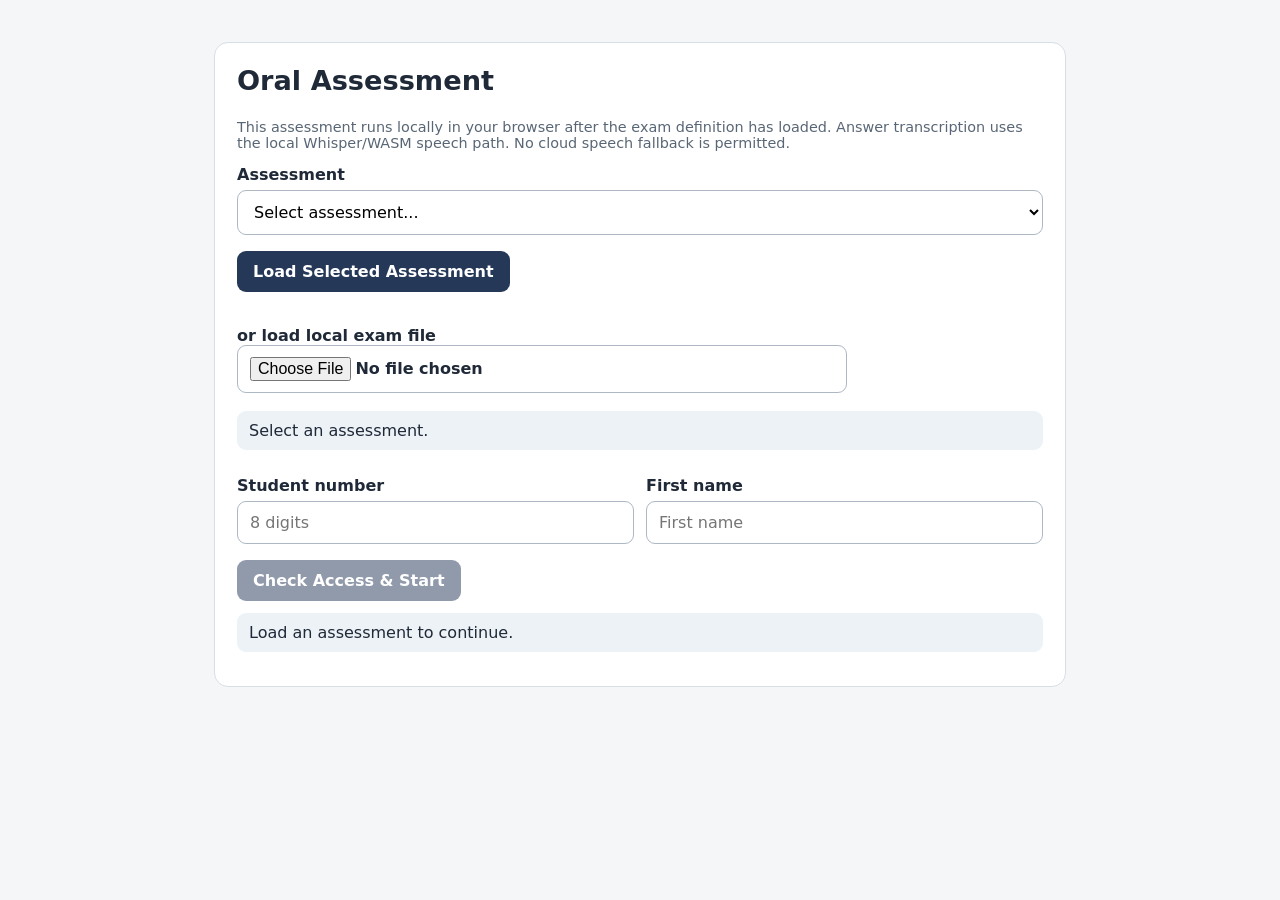
==== index.html @ 093e352c "Fix Whisper speech segmentation and improve accuracy" ====
<!doctype html>
<html lang="en">
<head>
  <meta charset="utf-8">
  <meta name="viewport" content="width=device-width,initial-scale=1">
  <title>Human-AI Static Oral Exam</title>
  <script src="coi-serviceworker.js"></script>
  <link rel="stylesheet" href="styles.css">
</head>
<body>
<main>
  <section class="card" id="setupCard">
    <h1>Oral Assessment</h1>
    <p class="small">This assessment runs locally in your browser after the exam definition has loaded. Answer transcription uses the local Whisper/WASM speech path. No cloud speech fallback is permitted.</p>

    <label for="examSelect">Assessment</label>
    <select id="examSelect"><option value="">Loading assessments...</option></select>

    <div class="actions">
      <button id="loadSelectedBtn" type="button">Load Selected Assessment</button>
      <label class="secondary" style="padding:10px 0 0">or load local exam file
        <input id="examFile" type="file" accept=".json,.txt,application/json,text/plain">
      </label>
    </div>

    <div id="examSummary" class="status">Select an assessment.</div>

    <div class="row">
      <div>
        <label for="studentNumber">Student number</label>
        <input id="studentNumber" inputmode="numeric" autocomplete="off" maxlength="8" placeholder="8 digits">
      </div>
      <div>
        <label for="firstName">First name</label>
        <input id="firstName" autocomplete="off" placeholder="First name">
      </div>
    </div>

    <div class="actions">
      <button id="startBtn" type="button" disabled>Check Access & Start</button>
    </div>
    <div id="setupStatus" class="status">Load an assessment to continue.</div>
  </section>

  <section class="card hidden" id="examCard">
    <div class="progress" id="progressText"></div>
    <div class="question" id="questionText"></div>
    <div class="actions">
      <button id="speakQuestionBtn" type="button" class="secondary">Repeat Question</button>
      <button id="micBtn" type="button">Start Speaking</button>
      <button id="stopMicBtn" type="button" class="secondary" disabled>Stop Speaking & Transcribe</button>
    </div>
    <div id="speechStatus" class="status">Local Whisper/WASM will be prepared when the assessment starts. Speech audio never leaves this device.</div>

    <label for="answerBox">Your recorded answer</label>
    <textarea id="answerBox" spellcheck="true" placeholder="Your spoken answer will appear here. You may type corrections, then continue speaking."></textarea>
    <div id="editStatus" class="small">Paste and drag/drop are disabled. You may type corrections.</div>

    <div class="actions">
      <button id="acceptBtn" type="button">Accept Answer & Next Question</button>
    </div>
  </section>

  <section class="card hidden" id="completeCard">
    <h2>Assessment complete</h2>
    <p>Your submission file is prepared locally. Download it and submit it using the method specified by your course.</p>
    <div id="completeSummary" class="status ok"></div>
    <div class="actions">
      <button id="downloadBtn" type="button">Download Submission File</button>
    </div>
  </section>
</main>
<script src="whisper-loader.js"></script>
<script src="app.js"></script>
</body>
</html>
---- styles.css ----
:root {
  font-family: Inter, system-ui, -apple-system, BlinkMacSystemFont, "Segoe UI", sans-serif;
  color: #1f2937;
  background: #f4f6f8;
}
* { box-sizing: border-box; }
body { margin: 0; min-height: 100vh; }
main { max-width: 900px; margin: 0 auto; padding: 24px; }
.card { background: white; border: 1px solid #d8dee6; border-radius: 14px; padding: 22px; margin: 18px 0; }
h1 { margin-top: 0; font-size: 1.7rem; }
h2 { font-size: 1.25rem; }
label { display: block; font-weight: 650; margin: 14px 0 6px; }
input, select, textarea, button { font: inherit; }
input, select, textarea { width: 100%; border: 1px solid #aeb8c4; border-radius: 9px; padding: 11px 12px; background: white; }
textarea { min-height: 180px; resize: vertical; line-height: 1.45; }
button { border: 0; border-radius: 9px; padding: 11px 16px; cursor: pointer; background: #253858; color: white; font-weight: 650; }
button.secondary { background: #e8edf3; color: #223047; }
button:disabled { opacity: .5; cursor: not-allowed; }
.row { display: flex; gap: 12px; flex-wrap: wrap; align-items: end; }
.row > * { flex: 1 1 220px; }
.actions { display: flex; gap: 10px; flex-wrap: wrap; margin-top: 16px; }
.status { padding: 10px 12px; border-radius: 9px; background: #edf2f7; margin: 12px 0; }
.status.error { background: #fdecec; color: #8d1c1c; }
.status.ok { background: #eaf6ed; color: #1f6b34; }
.question { font-size: 1.2rem; line-height: 1.5; }
.small { font-size: .9rem; color: #596675; }
.hidden { display: none !important; }
.badge { display: inline-block; padding: 4px 9px; border-radius: 99px; background: #eef1f5; font-size: .85rem; }
.progress { margin: 10px 0 18px; font-weight: 650; }
@media (max-width: 600px) { main { padding: 14px; } .card { padding: 16px; } }
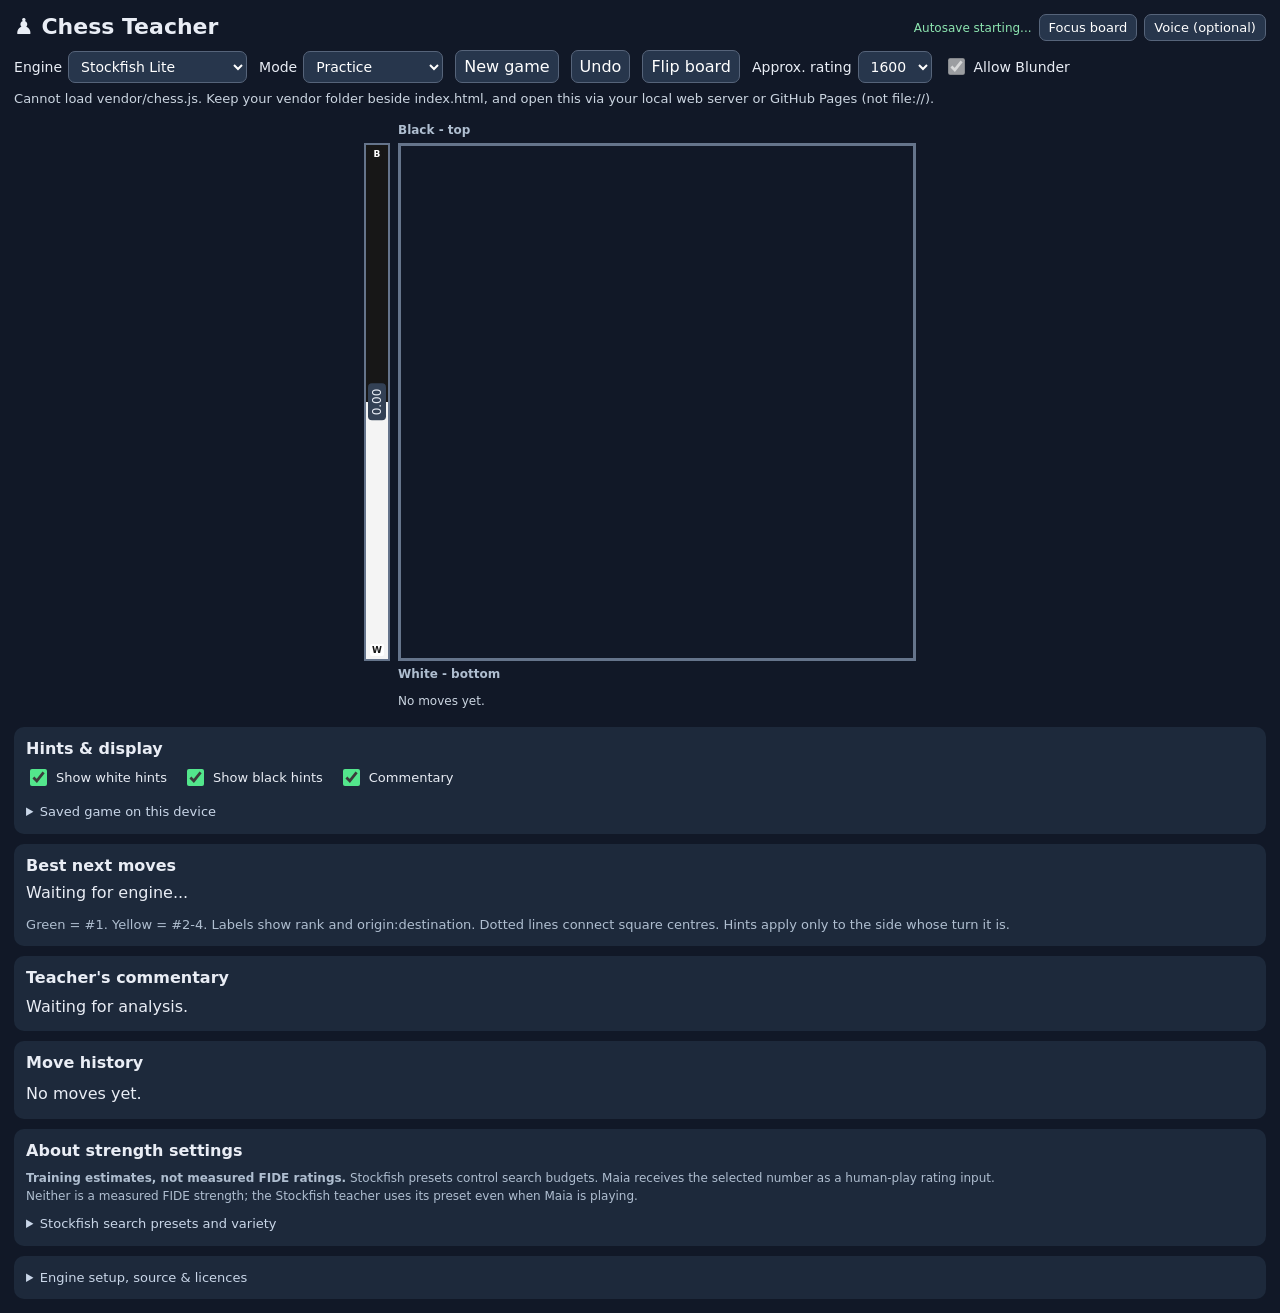
==== commit f855d06e: "Add files via upload" ====
--- a/index.html
+++ b/index.html
@@ -1,76 +1,1852 @@
-<!doctype html>
-<html lang="en">
-<head>
-  <meta charset="utf-8">
-  <meta name="viewport" content="width=device-width,initial-scale=1">
-  <title>Human-AI Static Oral Exam</title>
-  <script src="coi-serviceworker.js"></script>
-  <link rel="stylesheet" href="styles.css">
-</head>
-<body>
-<main>
-  <section class="card" id="setupCard">
-    <h1>Oral Assessment</h1>
-    <p class="small">This assessment runs locally in your browser after the exam definition has loaded. Answer transcription uses the local Whisper/WASM speech path. No cloud speech fallback is permitted.</p>
-
-    <label for="examSelect">Assessment</label>
-    <select id="examSelect"><option value="">Loading assessments...</option></select>
-
-    <div class="actions">
-      <button id="loadSelectedBtn" type="button">Load Selected Assessment</button>
-      <label class="secondary" style="padding:10px 0 0">or load local exam file
-        <input id="examFile" type="file" accept=".json,.txt,application/json,text/plain">
-      </label>
-    </div>
-
-    <div id="examSummary" class="status">Select an assessment.</div>
-
-    <div class="row">
-      <div>
-        <label for="studentNumber">Student number</label>
-        <input id="studentNumber" inputmode="numeric" autocomplete="off" maxlength="8" placeholder="8 digits">
-      </div>
-      <div>
-        <label for="firstName">First name</label>
-        <input id="firstName" autocomplete="off" placeholder="First name">
-      </div>
-    </div>
-
-    <div class="actions">
-      <button id="startBtn" type="button" disabled>Check Access & Start</button>
-    </div>
-    <div id="setupStatus" class="status">Load an assessment to continue.</div>
-  </section>
-
-  <section class="card hidden" id="examCard">
-    <div class="progress" id="progressText"></div>
-    <div class="question" id="questionText"></div>
-    <div class="actions">
-      <button id="speakQuestionBtn" type="button" class="secondary">Repeat Question</button>
-      <button id="micBtn" type="button">Start Speaking</button>
-      <button id="stopMicBtn" type="button" class="secondary" disabled>Stop Speaking & Transcribe</button>
-    </div>
-    <div id="speechStatus" class="status">Local Whisper/WASM will be prepared when the assessment starts. Speech audio never leaves this device.</div>
-
-    <label for="answerBox">Your recorded answer</label>
-    <textarea id="answerBox" spellcheck="true" placeholder="Your spoken answer will appear here. You may type corrections, then continue speaking."></textarea>
-    <div id="editStatus" class="small">Paste and drag/drop are disabled. You may type corrections.</div>
-
-    <div class="actions">
-      <button id="acceptBtn" type="button">Accept Answer & Next Question</button>
-    </div>
-  </section>
-
-  <section class="card hidden" id="completeCard">
-    <h2>Assessment complete</h2>
-    <p>Your submission file is prepared locally. Download it and submit it using the method specified by your course.</p>
-    <div id="completeSummary" class="status ok"></div>
-    <div class="actions">
-      <button id="downloadBtn" type="button">Download Submission File</button>
-    </div>
-  </section>
-</main>
-<script src="whisper-loader.js"></script>
-<script src="app.js"></script>
-</body>
-</html>
+<!doctype html>
+<html lang="en">
+<head>
+<meta charset="utf-8">
+<meta name="viewport" content="width=device-width,initial-scale=1">
+<title>Chess Teacher - Stockfish, Maia &amp; Hands-free Voice</title>
+<style>
+:root{font-family:system-ui,Arial,sans-serif;color:#e9edf5;background:#111827;--sq:64px;--last-light:#d4d4d4;--last-dark:#737373}
+*{box-sizing:border-box}body{margin:0;padding:18px}.wrap{max-width:1250px;margin:auto}a{color:#9ed3ff}h1{margin:0;font-size:25px}.subtitle{margin:5px 0 12px}.controls{display:flex;gap:9px;flex-wrap:wrap;margin:12px 0;align-items:center}
+button,select{font:inherit;background:#27364c;color:white;border:1px solid #56647a;border-radius:7px;padding:8px;cursor:pointer}button:hover{background:#3c516e}button:disabled{opacity:.45;cursor:default}button:focus-visible,select:focus-visible,input:focus-visible,summary:focus-visible{outline:3px solid #73beff;outline-offset:2px}label{display:inline-flex;gap:6px;align-items:center}input[type=checkbox]{accent-color:#53e68c;width:17px;height:17px}
+.layout{display:flex;gap:18px;align-items:flex-start;flex-wrap:wrap}.boardcolumn{flex:none;max-width:100%}.boardgroup{display:flex;gap:9px;align-items:stretch}.board{position:relative;isolation:isolate;display:grid;grid-template-columns:repeat(8,var(--sq));grid-template-rows:repeat(8,var(--sq));border:3px solid #65748b;touch-action:manipulation}
+.sq{width:var(--sq);height:var(--sq);position:relative;display:flex;justify-content:center;align-items:center;cursor:pointer;overflow:hidden}.light{background:#eeeed2}.dark{background:#769656}.sq.best{background:#45e37c}.sq.alternative{background:#f0d65b}
+/* Last-move greys have priority over hint fills. A hint keeps its coloured rim and label. */
+.sq.last-move.light{background:var(--last-light)}.sq.last-move.dark{background:var(--last-dark)}.sq.last-move.best{box-shadow:inset 0 0 0 4px #45e37c}.sq.last-move.alternative{box-shadow:inset 0 0 0 4px #f0d65b}.sq.selected{outline:4px solid #44a9ff;outline-offset:-4px}.sq:focus-visible{outline:3px solid #136cff;outline-offset:-3px}.board.computer-turn .sq{cursor:wait}
+.hint-lines{position:absolute;inset:0;width:100%;height:100%;z-index:2;pointer-events:none;overflow:hidden}.hint-lines *{pointer-events:none}.hint-line,.hint-line-outline{fill:none;stroke-linecap:round;stroke-dasharray:0 10;vector-effect:non-scaling-stroke}.hint-line-outline{stroke:#172d3b;stroke-width:5.5;stroke-opacity:.85}.hint-line{stroke-width:3.5}.hint-line.best{stroke:#45e37c}.hint-line.alternative{stroke:#f0d65b}
+.piece{display:block;width:calc(var(--sq)*.92);height:calc(var(--sq)*.92);flex:none;z-index:1;pointer-events:none;user-select:none;filter:drop-shadow(0 1px 1px #0003)}.piece *{pointer-events:none}.piece.white{color:#fff;--piece-edge:#202020;--piece-detail:#202020}.piece.black{color:#080808;--piece-edge:#d5d9dd;--piece-detail:#e9edf1}.piece-body{fill:currentColor;stroke:var(--piece-edge);stroke-width:1.35;stroke-linecap:round;stroke-linejoin:round}.piece-detail{fill:none;stroke:var(--piece-detail);stroke-width:1.3;stroke-linecap:round;stroke-linejoin:round}.piece-eye{fill:var(--piece-detail);stroke:none}
+.moves{position:absolute;inset:auto 1px 2px;display:flex;flex-direction:column;align-items:center;gap:1px;z-index:3;pointer-events:none}.move{font-size:clamp(8px,calc(var(--sq)*.15),12px);font-weight:900;color:#102018;background:#fffffff0;border-radius:3px;padding:0 2px;white-space:nowrap}.coord{position:absolute;top:2px;left:3px;color:#23352b;font-size:10px;font-weight:700;opacity:.85}.last-move.dark .coord{color:#fff}
+.eval{width:26px;border:2px solid #65748b;position:relative;background:#171717}.whitefill{position:absolute;bottom:0;width:100%;background:#f4f4f4;height:50%;transition:height .4s}.evalnum{position:absolute;top:50%;left:50%;transform:translate(-50%,-50%) rotate(-90deg);background:#334155;border-radius:4px;padding:2px 5px;font-size:12px;white-space:nowrap;z-index:1}.eval-label{position:absolute;left:50%;transform:translateX(-50%);font-size:9px;font-weight:800;z-index:1;padding:1px 2px;border-radius:2px}.eval-label.black-label{top:3px;color:white;background:#171717}.eval-label.white-label{bottom:3px;color:#171717;background:white}
+.side{flex:1;min-width:280px;max-width:460px}.panel{background:#1d293b;padding:14px;border-radius:10px;margin-bottom:12px}.panel h2{margin:0 0 10px;font-size:17px}.hintrow{display:flex;align-items:center;gap:7px;padding:8px 0;border-bottom:1px solid #39475b;font-size:14px}.rank{display:inline-block;min-width:24px;font-weight:800}.green{color:#53e68c}.yellow{color:#ffe36a}.chance{margin-left:auto;font-size:12px;white-space:nowrap;background:#314258;border-radius:4px;padding:3px 5px;font-variant-numeric:tabular-nums}.score{color:#afbed0;font-size:12px}.muted{color:#afbed0;font-size:13px}.status{margin:8px 0;color:#cbd5e1;min-height:24px}.history{max-height:140px;overflow:auto;line-height:1.7;white-space:pre-wrap}.seat{padding:5px 0 5px 35px;font-size:13px;font-weight:700;color:#afbed0}.lastmove-text{margin:9px 0;font-size:13px;color:#cbd5e1}.legend{line-height:1.5;max-width:600px}.grey-swatch{display:inline-block;width:12px;height:12px;border:1px solid #a0a0a0;vertical-align:-1px;border-radius:2px}.grey-swatch.light{background:var(--last-light)}.grey-swatch.dark{background:var(--last-dark)}#commentary{line-height:1.5}.settings{display:flex;gap:10px;flex-wrap:wrap;margin-bottom:8px}.settings label{font-size:13px}details{font-size:13px;line-height:1.5}summary{cursor:pointer;color:#c9d6e8}details p{margin:9px 0}code{font-size:.94em}.strength-note{margin:0 0 10px;max-width:1000px;line-height:1.5}.control-disabled{opacity:.55}.selection-summary{padding:9px 11px;background:#26394d;border-left:3px solid #53e68c;border-radius:4px;font-size:13px;line-height:1.5;margin:8px 0}.preset-table{width:100%;border-collapse:collapse;margin:10px 0;font-variant-numeric:tabular-nums}.preset-table th,.preset-table td{padding:5px 6px;text-align:right;border-bottom:1px solid #39475b}.preset-table th:first-child,.preset-table td:first-child{text-align:left}.strength-details{margin-bottom:10px}.hintrow{flex-wrap:wrap}.choice-note{font-size:12px;line-height:1.5;color:#afbed0;margin:6px 0 0}#engine-retry{padding:5px 9px;margin-left:8px}[hidden]{display:none!important}
+@media(max-width:700px){body{padding:8px}.side{max-width:none;min-width:0;width:100%}.layout{gap:12px}.controls{gap:8px;font-size:13px}h1{font-size:23px}.panel{padding:12px}}
+
+/* Auto-fit: the chessboard has first claim on the viewport. No fixed board cap. */
+html{min-height:100%;background:#111827}
+body{padding:clamp(8px,1.1vw,16px)}
+.wrap{max-width:none;width:100%;margin:0 auto}
+.app-header{margin-bottom:8px}
+.titlebar{display:flex;gap:10px;align-items:center;justify-content:space-between;flex-wrap:wrap}
+h1{font-size:22px;line-height:1.2}
+.header-actions{display:flex;align-items:center;gap:7px;flex-wrap:wrap}
+.header-actions button{padding:5px 9px;font-size:13px}
+.controls{margin:9px 0 6px;gap:8px 12px}
+.controls label{font-size:14px}
+.controls button,.controls select{padding:6px 8px}
+.status{margin:5px 0 0;min-height:20px;font-size:13px;line-height:20px}
+.save-status{font-size:12px;color:#8de5b0;white-space:nowrap}
+.save-status.warning{color:#ffe36a}
+.layout{display:grid;grid-template-columns:minmax(0,1fr);gap:16px;align-items:start;min-width:0}
+.layout.with-sidebar{grid-template-columns:var(--boardcolumn-width) minmax(0,1fr)}
+.boardcolumn{display:flex;flex-direction:column;align-items:stretch;flex:none;min-width:0;max-width:100%;width:max-content;justify-self:center}
+.boardgroup{gap:8px;width:max-content;max-width:100%}
+.board{flex:none;width:calc(var(--sq)*8 + 6px);height:calc(var(--sq)*8 + 6px)}
+.sq{min-width:0;min-height:0}
+.eval{flex:none;width:26px}
+.seat{padding:4px 0 4px 34px;font-size:12px;line-height:18px;white-space:nowrap}
+.lastmove-text{margin:4px 0 0;padding-left:34px;font-size:12px;line-height:20px;height:20px;white-space:nowrap;overflow:hidden;text-overflow:ellipsis}
+.side{width:100%;min-width:0;max-width:none}
+.with-sidebar .side{max-height:var(--play-height);overflow-y:auto;overflow-x:hidden;scrollbar-gutter:stable;padding-right:3px;overscroll-behavior:contain}
+.panel{padding:12px;margin-bottom:10px}
+.panel:last-child{margin-bottom:0}
+.panel h2{font-size:16px;margin-bottom:8px}
+.panel p:last-child{margin-bottom:0}
+.panel details{overflow-wrap:anywhere}
+.hint-controls{display:flex;gap:10px 16px;align-items:center;flex-wrap:wrap;font-size:13px}
+.strength-note{margin:9px 0;font-size:12px}
+.strength-details{margin:0}
+.legend{max-width:none}
+.storage-help{font-size:12px;color:#afbed0;line-height:1.5}
+.footer{font-size:12px;line-height:1.5;margin:10px 0 0}
+.focus-board .side,.focus-board .footer{display:none}
+.focus-board .layout{grid-template-columns:minmax(0,1fr)}
+#focus[aria-pressed=true]{background:#385a72;border-color:#8fbcdb}
+#fullscreen[aria-pressed=true]{background:#385a72}
+#board-size{font-variant-numeric:tabular-nums}
+.coord{font-size:clamp(8px,calc(var(--sq)*.15),13px)}
+.move{font-size:clamp(7px,calc(var(--sq)*.15),16px)}
+@media(max-width:700px){
+  .layout{gap:12px}.controls{gap:7px 10px}.controls label{font-size:12px}
+  .controls button,.controls select{font-size:12px;padding:5px 6px}
+  h1{font-size:19px}.header-actions{gap:5px}.header-actions button{font-size:12px;padding:4px 6px}
+  .save-status{font-size:11px}.panel{padding:11px}
+  .seat{font-size:11px}.status{font-size:12px}
+}
+@media(max-height:500px){
+  body{padding:6px 8px}.app-header{margin-bottom:4px}h1{font-size:17px}
+  .controls{margin:5px 0 3px;gap:5px 8px}.controls label,.controls button,.controls select{font-size:12px}
+  .controls button,.controls select{padding:4px 6px}.status{margin:0;font-size:12px;line-height:17px;min-height:17px}
+  .seat{padding-top:2px;padding-bottom:2px;font-size:11px;line-height:15px}
+  .lastmove-text{margin-top:2px;line-height:16px;height:16px;font-size:11px}
+}
+/* A compact collapsible command bar stays available in Focus board mode. */
+#voice-toggle[aria-pressed=true]{background:#385a72;border-color:#8fbcdb}
+.voice-panel{background:#1d293b;border:1px solid #4b617a;border-radius:9px;padding:10px 12px;margin:7px 0}
+.voice-row{display:flex;align-items:center;flex-wrap:wrap;gap:7px 12px;font-size:13px}
+.voice-row + .voice-row{margin-top:8px}.voice-row button,.voice-row select{padding:5px 8px;font-size:13px}
+.voice-entry input{font:inherit;flex:1;min-width:180px;background:#101d2f;color:#fff;border:1px solid #61758e;border-radius:6px;padding:7px 9px}
+.voice-status{font-size:13px;margin:7px 0 0;color:#b7d6eb;line-height:1.5;overflow-wrap:anywhere}
+.voice-status.error{color:#ffd09a}.voice-status.ready{color:#8de5b0}
+#voice-details{margin-top:5px}#voice-details .voice-row{margin-top:9px}
+.mic-indicator{display:inline-block;width:9px;height:9px;border-radius:50%;background:#7d8ba0}
+.mic-indicator.listening{background:#ff7373;box-shadow:0 0 0 4px #ff737325}
+#voice-play:not(:disabled){background:#286345;border-color:#81d6a4}
+@media(max-width:700px){.voice-panel{padding:8px}.voice-row{gap:7px;font-size:12px}.voice-row button,.voice-row select{font-size:12px;max-width:100%}.voice-entry input{flex-basis:100%;min-width:0}.voice-status{font-size:12px}.voice-row label{max-width:100%;flex-wrap:wrap}}
+
+/* A spoken preview is a separate input aid, not an engine recommendation.
+   It overrides last-move greys on the destination only, even with hints off. */
+.sq.voice-preview,.sq.voice-preview.last-move{background:#45e37c;box-shadow:inset 0 0 0 3px #15803d}
+.sq.voice-preview .coord{color:#102018}
+.voice-preview-banner{margin:8px 0 0;padding:7px 10px;border:1px solid #45e37c;border-radius:6px;background:#183c2c;color:#c7ffda;font-size:13px;font-weight:650;line-height:1.5}
+#voice-live{font-variant-numeric:tabular-nums}
+</style>
+</head>
+<body>
+<div class="wrap">
+<header class="app-header" id="app-header">
+<div class="titlebar"><h1>&#9823; Chess Teacher</h1><div class="header-actions">
+<span class="save-status" id="save-status" role="status" aria-live="polite">Autosave starting...</span>
+<button id="focus" aria-pressed="false" title="Hide the teaching panels. Keep the board and main play controls.">Focus board</button>
+<button id="voice-toggle" type="button" aria-pressed="false" aria-controls="voice-panel" title="Optional voice input. Click-to-move is always available.">Voice (optional)</button><button id="fullscreen" aria-pressed="false" title="Use the full screen. Press Esc to leave." hidden>Full screen</button>
+</div></div>
+<div class="controls">
+<label>Engine <select id="model" aria-describedby="model-note"><option value="lite" selected>Stockfish Lite</option><option value="full">Stockfish Full</option><option value="maia">Maia-3 (human-like)</option></select></label>
+<label>Mode <select id="mode"><option value="practice" selected>Practice</option><option value="play">Play computer</option></select></label>
+<button id="new">New game</button><button id="undo">Undo</button><button id="flip" title="Rotate the board. In Play computer, you always play the bottom colour.">Flip board</button>
+
+
+
+<label title="Training difficulty presets, not calibrated FIDE ratings."><span id="rating-label">Approx. rating</span> <select id="rating" aria-describedby="rating-caveat">
+<option value="600">600</option><option value="700">700</option><option value="800">800</option><option value="1000">1000</option><option value="1200">1200</option><option value="1400">1400</option><option value="1600" selected>1600</option><option value="1800">1800</option><option value="2000">2000</option><option value="2200">2200</option><option value="2400">2400</option>
+</select></label>
+<label id="blunder-control" title="Play computer only. Checked: your weighted top-four choice. Unchecked: Stockfish's final best move at this preset's search limits."><input type="checkbox" id="allowBlunder" checked disabled> Allow Blunder</label>
+</div>
+
+<p class="muted" id="model-note" style="margin:4px 0;line-height:1.4"></p>
+<div class="status"><span id="status" role="status" aria-live="polite">Loading chess rules...</span><button id="engine-retry" hidden>Retry engine</button></div>
+<section id="voice-panel" class="voice-panel" aria-label="Spoken chess moves" hidden>
+<div class="voice-row">
+<strong>Hands-free voice <small>(optional)</small></strong>
+<button id="voice-start" type="button">Start hands-free</button>
+<button id="voice-stop" type="button" disabled>Stop listening</button>
+<button id="voice-cancel" type="button" disabled>Clear preview</button>
+<span class="mic-indicator" id="voice-mic" aria-hidden="true"></span><span id="voice-live" class="muted" role="status">Microphone off</span>
+<button id="voice-play" type="button" disabled hidden>Play preview</button>
+</div>
+<p id="voice-preview-banner" class="voice-preview-banner" role="status" hidden></p>
+<p id="voice-status" class="voice-status" role="status" aria-live="polite">Mouse play is always available. To use voice, start once, say coordinates, then say "move" after the green preview appears.</p>
+<details id="voice-details"><summary>Voice settings, typed correction &amp; setup</summary>
+<div class="voice-row">
+<label>Speech <select id="voice-backend"><option value="whisper" selected>Whisper (local, oral-exam method)</option><option value="browser">Browser on-device (local only)</option></select></label>
+<label id="voice-language-wrap">Language <select id="voice-language"><option value="en-US">English (US)</option><option value="en-GB">English (UK)</option><option value="en-ZA">English (South Africa)</option></select></label>
+<button id="voice-prepare" type="button">Prepare voice</button>
+</div>
+<div class="voice-row voice-entry">
+<label for="voice-text">Heard / edit</label><input type="text" id="voice-text" placeholder="C2 to C4, or Charlie two to Charlie four" autocomplete="off" autocapitalize="off" spellcheck="false" maxlength="180" aria-describedby="voice-status">
+<label id="voice-promotion-wrap" hidden>Promote <select id="voice-promotion"><option value="">Choose piece</option><option value="q">Queen</option><option value="r">Rook</option><option value="b">Bishop</option><option value="n">Knight</option></select></label>
+</div>
+<div class="voice-row"><label id="voice-pause-wrap">Whisper pause <select id="voice-pause"><option value="650">Short (0.65 s)</option><option value="950" selected>Normal (0.95 s)</option><option value="1400">Long (1.4 s)</option></select></label></div>
+<p><strong>Click-to-move remains the default and always works.</strong> Hands-free is optional: start it once, say <strong>C two to C four</strong>, pause for the single green destination, then say <strong>move</strong> as a separate command. Say <strong>D two to D four</strong> to replace the preview; no piece moves until confirmed. Say <strong>cancel</strong> to clear the preview, or <strong>stop listening</strong> to turn the microphone off. Clicking the board clears the voice preview and takes priority.</p>
+<p>Phonetic coordinates (<strong>Charlie two to Charlie four</strong>), <strong>castle kingside</strong>, and <strong>E seven to E eight promote to queen</strong> are supported. A promotion without a piece first asks you to say <strong>queen</strong>, <strong>rook</strong>, <strong>bishop</strong> or <strong>knight</strong>; then confirm with <strong>move</strong>. In Play computer, speech controls only your bottom-side pieces. It waits through the computer turn and is ready again automatically.</p>
+<p><strong>Whisper:</strong> copy your oral-exam <code>wasm/stream.js</code> and its matching companion files into this site's <code>wasm/</code> folder, plus <code>models/ggml-base.en-q5_1.bin</code>. Alternatively run <code>py -3 install-voice.py</code> from this app folder. The helper <code>voice-coi-serviceworker.js</code> must be beside index.html. Prepare voice may reload this page once to enable local WASM threads; your game is saved first. No speech model loads until you request it.</p>
+<p><strong>Browser on-device:</strong> requires actual <code>processLocally</code> support and an installed language pack. Prepare voice checks/downloads the chosen pack. Unsupported browsers show an error rather than using a cloud recogniser. Both methods require microphone permission and HTTPS (GitHub Pages) or localhost.</p>
+<p>Whisper processes each short phrase locally after a pause. Wait until <strong>Listening</strong> is shown before your next command; audio spoken while it is processing or while the computer moves is discarded, not queued. Browser recognition processes final results only. There is no immediate-play option: coordinates always create a preview first. Ordinary moves keep hands-free enabled; New game, Undo, engine/side/settings changes, hiding the tab, closing this panel, or Escape turn it off. Microphone access never starts automatically on reload. Audio and transcripts are not saved or uploaded. <a href="VOICE_README.md">Voice setup and privacy notes</a>.</p>
+</details>
+</section>
+
+</header>
+<div class="layout" id="layout">
+<div class="boardcolumn">
+<div class="seat" id="top-seat">Black - top</div>
+<div class="boardgroup">
+<div class="eval" id="evaluation-bar" role="img" aria-label="Position evaluation: equal">
+<div class="whitefill" id="whitefill"></div><span class="eval-label black-label">B</span><span class="eval-label white-label">W</span><span class="evalnum" id="evalnum">0.00</span>
+</div>
+<div class="board" id="board" role="group" aria-label="Chessboard"></div>
+</div>
+<div class="seat" id="bottom-seat">White - bottom</div>
+<div class="lastmove-text" id="lastmove">No moves yet.</div>
+
+</div>
+<aside class="side" aria-label="Teaching panels">
+<div class="panel" id="display-settings"><h2>Hints &amp; display</h2>
+<div class="hint-controls"><label><input type="checkbox" id="hintsWhite" checked> Show white hints</label><label><input type="checkbox" id="hintsBlack" checked> Show black hints</label><label><input type="checkbox" id="talk" checked> Commentary</label></div>
+<p class="muted" id="board-size"></p><p class="muted legend" id="play-legend" hidden><span class="grey-swatch light"></span> / <span class="grey-swatch dark"></span> Grey = latest move's FROM and TO squares. Light squares become light grey; dark squares become dark grey. These remain visible when hints are off.</p>
+<details><summary>Saved game on this device</summary>
+<p class="storage-help">The board position, complete move history, engine choice, strength, mode, Allow Blunder, hint switches and board orientation save automatically in this browser. Reopening this same site restores them. If it is the computer's turn, it resumes after a fresh analysis.</p>
+<p class="storage-help">New game replaces the saved position but keeps your settings. This saves one game per browser profile and site folder, not a cloud backup. Private browsing or clearing site data may erase it. Localhost and GitHub Pages have separate saves.</p>
+</details></div>
+
+<div class="panel" id="play-settings" hidden>
+<h2>Computer move selection</h2>
+<div class="settings">
+<label id="weighting-control">Weighting <select id="weighting"><option value="safe" selected>Score-gap (recommended)</option><option value="original">Your formula (guarded)</option></select></label>
+<label><span id="think-label">Think limit</span> <select id="think"><option value="1000">1 second</option><option value="3000" selected>3 seconds</option><option value="6000">6 seconds</option><option value="0">Preset budget only</option></select></label>
+</div>
+<p class="muted" id="computer-note">The computer plays the top colour. You play the bottom colour.</p>
+<p class="selection-summary" id="selection-summary"></p>
+<p class="choice-note" id="choice-note" hidden></p>
+<details><summary>Allow Blunder and move probabilities</summary>
+<div id="maia-behaviour" hidden><p><strong>Maia-3:</strong> checked samples its predicted human-move distribution over all legal moves. Unchecked chooses the highest-probability human move with no randomness. This is <strong>not</strong> a Stockfish best move and can still be a blunder. Stockfish bonuses and mate safeguards are not applied to Maia; hints and the bar still use Stockfish Lite.</p><p>The rating is supplied as both player and opponent Elo to Maia. It is not a FIDE measurement. The think limit caps the Stockfish teacher, not Maia's single neural-network inference.</p></div>
+<div id="sf-behaviour">
+<p><strong>Unchecked:</strong> use Stockfish's final <code>bestmove</code>, with no intentional random choice. This is the best move found within the selected search budget, not a promise that it is objectively perfect. The weighting selector is disabled.</p>
+<p><strong>Checked (default):</strong> preserve the existing weighted draw among the four best candidates. Allowing a lower-ranked move does not force a blunder, and the top four may all be good moves.</p>
+<p>Both choices retain your rank bonuses: <strong>20%, 10%, 5%, 0%</strong>, then normalise the preliminary weights to total 100%. Percentages mean <em>chance of selecting a move</em>, not chance of winning.</p>
+<p><strong>Score-gap:</strong> using scores in pawn units from the moving side's viewpoint, calculate <code>w = exp((score - bestScore) / 1.0)</code>. The preliminary weight is <code>rankBonus + w / sum(w)</code>. This keeps the score order intact with positive, zero, or negative evaluations.</p>
+<p><strong>Your formula:</strong> use <code>rankBonus + score / totalScore</code>. When the signed total is zero or negative, use the sum of absolute scores as the denominator; if all scores are zero, start with equal shares. If any preliminary weight is negative, add the same amount to all so the smallest becomes 0.05, then normalise. That 5% floor is <em>before</em> normalising, not a minimum final chance.</p>
+<p><strong>Mate safeguard:</strong> take an available immediate checkmate; otherwise favour forced-mate lines over non-mating lines. Avoid an engine-reported forced loss when another candidate avoids it. Within an all-mate pool, use mate distance rather than pretending mate is a centipawn score. Fewer than four legal moves are handled automatically.</p>
+<p>The computer waits for its search to end (depth, node budget or time limit) before choosing. A brief pause makes the reply visible. Changing engine or mode, flipping, undoing or starting a new game cancels a pending choice.</p>
+</div></details>
+</div>
+<div class="panel" id="maia-panel" hidden><h2>Maia: likely human moves</h2><div id="maia-suggestions"></div><p class="muted">Separate from the Stockfish best-move hints. These are move-likelihood predictions, not winning chances.</p></div>
+<div class="panel"><h2 id="suggestions-title">Best next moves</h2><div id="suggestions">Waiting for engine...</div><p class="muted" id="analysis-note"></p><p class="muted legend" id="hint-legend">Green = #1. Yellow = #2-4. Labels show rank and origin:destination. Dotted lines connect square centres. Hints apply only to the side whose turn it is.</p></div>
+<div class="panel"><h2>Teacher's commentary</h2><div id="commentary">Waiting for analysis.</div></div>
+<div class="panel"><h2>Move history</h2><div id="history" class="history">No moves yet.</div></div>
+<div class="panel"><h2>About strength settings</h2><p class="muted strength-note" id="rating-caveat"><strong>Training estimates, not measured FIDE ratings.</strong> Stockfish presets control search budgets. Maia receives the selected number as a human-play rating input. Neither is a measured FIDE strength; the Stockfish teacher uses its preset even when Maia is playing.</p>
+<details class="strength-details"><summary>Stockfish search presets and variety</summary>
+<p>These are hand-tuned search budgets, <strong>not a validated depth-to-FIDE conversion</strong>. The label 600 does not mean this engine has achieved a 600 FIDE rating. Actual strength depends on the position, engine build, thinking limit and move-selection policy. Proper rating calibration would need games against opponents with known ratings.</p>
+<p id="strength-summary"></p>
+<table class="preset-table" style="max-width:480px"><thead><tr><th>Training label</th><th>Depth ceiling</th><th>Node budget</th></tr></thead><tbody id="preset-rows"></tbody></table>
+<p>Stockfish's documented <code>UCI_Elo</code> starts at 1320 and is anchored to an engine rating list, not FIDE. Its built-in strength reduction deliberately chooses suboptimal moves. This board instead keeps that reduction <strong>off</strong>, so your Allow Blunder checkbox has sole control over intentional random move selection.</p>
+<p><strong>Same position, same best move?</strong> Often, yes. Fixed single-thread search is not shuffled automatically here. Allow Blunder adds variety by sampling the best four analysed moves, without changing the preset. With it off, the board always uses the engine's final best move; even equal-score ties are not deliberately randomised. Different human opening moves also lead to different games.</p>
+<p>The hash/search cache is cleared before each search so changing from a stronger to a weaker preset does not reuse deeper analysis. The optional time cap may stop a search before its full budget is reached. The completed depth is shown below the hints. These limits apply in Practice too, so low-level hints are not full-strength analysis.</p>
+</details></div>
+</aside>
+</div>
+<div class="panel footer"><details><summary>Engine setup, source &amp; licences</summary>
+<p>Keep the existing chess.js and Stockfish Lite files. For the extra engines, run <code>py -3 install-models.py</code> (Windows) or <code>python3 install-models.py</code> (WSL/Linux) once, from the app folder. Full Stockfish uses <code>engine/stockfish-19-single.js</code> and its matching WASM. Maia uses <code>models/maia3/maia3_simplified.onnx</code>, <code>models/maia3/all_moves.json</code> and the files in <code>vendor/ort/</code>.</p>
+<p>All play runs locally in your browser. Engines load only when needed. There is no automatic fallback to a different opponent when an engine fails: use Retry engine or choose another model. Switching models preserves the board and move history, but restarts analysis. This choice is autosaved.</p>
+<p>Maia model/version: the official CSSLab Maia-3 browser export, pinned to frontend commit <code>a6e52f5</code>. The 600-2400 choices are inputs to its rating-conditioned model, not independently measured FIDE ratings. Maia hints are listed separately; board colours and the bar remain Stockfish evaluations.</p>
+<p>This HTML is the editable application source. <a href="index.html" download>Download application source</a> &middot; <a href="THIRD_PARTY_NOTICES.md">Third-party notices and corresponding sources</a> &middot; <a href="README.md">Setup and test notes</a>. Preserve the relevant GPL/AGPL licences and source access when publishing, even for a free site.</p>
+</details></div>
+<noscript><p>JavaScript must be enabled to use this chessboard.</p></noscript>
+</div>
+<script src="whisper-loader.js"></script>
+<script type="module">
+// Single-file UI; the rules library and the Stockfish worker remain local dependencies.
+let Chess;
+try {
+  ({ Chess } = await import('./vendor/chess.js'));
+} catch (error) {
+  document.getElementById('status').textContent = 'Cannot load vendor/chess.js. Keep your vendor folder beside index.html, and open this via your local web server or GitHub Pages (not file://).';
+  throw error;
+}
+window.Chess = Chess;
+(() => {
+'use strict';
+const $ = id => document.getElementById(id);
+let game = new Chess();
+const names = {p:'pawn',n:'knight',b:'bishop',r:'rook',q:'queen',k:'king'};
+const BONUS = [0.20, 0.10, 0.05, 0];
+const AUTO_DELAY_MS = 650;
+const TEMPERATURE = 1.0; // Pawn units. Smaller = greater preference for stronger scores.
+// Official option semantics: https://official-stockfish.github.io/docs/stockfish-wiki/UCI-Protocol-and-Stockfish-Commands.html
+// Strength reduction: https://official-stockfish.github.io/docs/stockfish-wiki/Stockfish-FAQ.html
+// The following budgets are application design choices, NOT derived calibration data.
+// These are UNCALIBRATED training labels, not measured FIDE Elo. Never silently
+// pass them to UCI_Elo (which cannot represent 600 and would weaken best-only mode).
+const RATING_PRESETS = Object.freeze({
+  600:  Object.freeze({depth:1,  nodes:1500}),
+  700:  Object.freeze({depth:2,  nodes:3000}),
+  800:  Object.freeze({depth:3,  nodes:5000}),
+  1000: Object.freeze({depth:4,  nodes:10000}),
+  1200: Object.freeze({depth:6,  nodes:24000}),
+  1400: Object.freeze({depth:8,  nodes:60000}),
+  1600: Object.freeze({depth:10, nodes:150000}),
+  1800: Object.freeze({depth:12, nodes:350000}),
+  2000: Object.freeze({depth:14, nodes:800000}),
+  2200: Object.freeze({depth:16, nodes:1800000}),
+  2400: Object.freeze({depth:18, nodes:4000000})
+});
+const presetFor = rating => RATING_PRESETS[rating] || RATING_PRESETS[1600];
+const ratingLabel = () => Number($('rating').value);
+const allowBlunders = () => $('allowBlunder').checked;
+const numberText = number => Number(number).toLocaleString('en-US');
+let selected = null, flipped = false, recommendations = [], lastMove = null;
+let revision = 0, gameSerial = 1, busy = false, result = null, lastChoice = null;
+let autoTimer = null, drawFrame = null, sizeFrame = null, engineError = '', engine = null;
+let focusBoard = false, storageAvailable = true, storageWarning = '', lastSavedContent = null;
+const SAVE_VERSION = 1;
+// Directory-scoped key: /repo/ and /repo/index.html share a save; other Pages apps do not.
+const SAVE_KEY = 'chess-teacher:session:v1:' + new URL('.', location.href).pathname;
+const SELECT_SETTINGS = ['model','mode','rating','weighting','think','voice-backend','voice-language','voice-pause'];
+const CHECK_SETTINGS = ['allowBlunder','hintsWhite','hintsBlack','talk'];
+let legalMoves = [], moveHistory = [];
+let evaluation = {value:0, text:'0.00', description:'Equal position', known:false};
+const colourName = colour => colour === 'w' ? 'White' : 'Black';
+const isPlay = () => $('mode').value === 'play';
+const humanColour = () => flipped ? 'b' : 'w';
+const computerColour = () => flipped ? 'w' : 'b';
+const computerTurn = () => isPlay() && game.turn() === computerColour() && !game.isGameOver();
+const hintsFor = colour => $(colour === 'w' ? 'hintsWhite' : 'hintsBlack').checked;
+const hintsVisible = () => hintsFor(game.turn());
+const uciOf = move => move.from + move.to + (move.promotion || '');
+function refreshPositionCache() {
+  legalMoves = game.moves({verbose:true});
+  moveHistory = game.history({verbose:true});
+  lastMove = moveHistory.length ? moveHistory[moveHistory.length - 1] : null;
+}
+
+/** Save complete legal move history, not just the pieces on the board.
+ * Replaying it retains side to move, castling/en-passant rights, draw counters,
+ * repetition history and Undo. Never persist a pending engine move or timer.
+ */
+function savedSettings() {
+  const settings = {flipped, focusBoard};
+  for (const id of SELECT_SETTINGS) settings[id] = $(id).value;
+  for (const id of CHECK_SETTINGS) settings[id] = $(id).checked;
+  return settings;
+}
+function showSaveStatus(text, warning = false) {
+  const node = $('save-status');
+  node.textContent = text; node.classList.toggle('warning', warning);
+  node.title = warning ? storageWarning : 'Automatically saved in this browser for this site folder. Reopen the same address to resume.';
+}
+function saveSession() {
+  if (!storageAvailable) return false;
+  try {
+    const content = {settings:savedSettings(), moves:moveHistory.map(uciOf), fen:game.fen()};
+    const signature = JSON.stringify(content);
+    // A stale background tab must not overwrite another tab's newer save just
+    // because it closes. Only changed game/settings are written again.
+    if (signature === lastSavedContent) return true;
+    const state = {version:SAVE_VERSION, savedAt:new Date().toISOString(), ...content};
+    localStorage.setItem(SAVE_KEY, JSON.stringify(state));
+    lastSavedContent = signature;
+    storageWarning = ''; showSaveStatus('Saved on this device');
+    return true;
+  } catch (error) {
+    storageAvailable = false;
+    storageWarning = 'Local saving is blocked or full. This game still works, but cannot be restored after closing.';
+    showSaveStatus('Saving unavailable', true);
+    return false;
+  }
+}
+function restoreSession() {
+  let raw;
+  try { raw = localStorage.getItem(SAVE_KEY); }
+  catch (error) {
+    storageAvailable = false;
+    storageWarning = 'This browser is blocking local storage. Settings and positions cannot be saved.';
+    showSaveStatus('Saving unavailable', true); return;
+  }
+  if (raw === null) { saveSession(); return; }
+  try {
+    if (raw.length > 500000) throw new Error('Saved game is too large.');
+    const state = JSON.parse(raw);
+    if (!state || state.version !== SAVE_VERSION || !Array.isArray(state.moves) || state.moves.length > 20000) {
+      throw new Error('Unsupported saved-game format.');
+    }
+    // Build a separate game first: bad/corrupt data must not partially change this board.
+    const restored = new Chess();
+    for (const uci of state.moves) {
+      if (typeof uci !== 'string' || !/^[a-h][1-8][a-h][1-8][qrbn]?$/.test(uci)) throw new Error('Invalid saved move.');
+      const move = {from:uci.slice(0,2), to:uci.slice(2,4)};
+      if (uci.length === 5) move.promotion = uci[4];
+      if (!restored.move(move)) throw new Error('Illegal saved move.');
+    }
+    if (typeof state.fen !== 'string' || restored.fen() !== state.fen) throw new Error('Saved position does not match the moves.');
+    game = restored;
+    const settings = state.settings && typeof state.settings === 'object' ? state.settings : {};
+    for (const id of SELECT_SETTINGS) {
+      const value = String(settings[id]);
+      if ([...$(id).options].some(option => option.value === value)) $(id).value = value;
+    }
+    for (const id of CHECK_SETTINGS) if (typeof settings[id] === 'boolean') $(id).checked = settings[id];
+    if (typeof settings.flipped === 'boolean') flipped = settings.flipped;
+    if (typeof settings.focusBoard === 'boolean') focusBoard = settings.focusBoard;
+    lastSavedContent = JSON.stringify({settings:savedSettings(), moves:state.moves, fen:game.fen()});
+    showSaveStatus(state.moves.length ? 'Game restored' : 'Settings restored');
+  } catch (error) {
+    // Do not silently overwrite a damaged save at startup. A later deliberate
+    // move or settings change replaces it with the current valid state.
+    storageWarning = 'The stored game could not be restored. Starting safely from the standard position. A move or settings change will replace the old save.';
+    showSaveStatus('Saved game not restored', true);
+  }
+}
+function applyFocus() {
+  document.body.classList.toggle('focus-board', focusBoard);
+  $('focus').textContent = focusBoard ? 'Show panels' : 'Focus board';
+  $('focus').setAttribute('aria-pressed', String(focusBoard));
+  queueSize();
+}
+
+const PIECE_ARTWORK = Object.freeze({
+  "p": "<g class=\"piece-body\"><path d=\"M26 31h12c0 10 3 15 8 19H18c5-4 8-9 8-19Z\"/><path d=\"M25 25h14l3 7H22Z\"/><circle cx=\"32\" cy=\"17\" r=\"8\"/><path d=\"M18 49h28l5 8H13Z\"/></g><path class=\"piece-detail\" d=\"M19 53h26\"/>",
+  "r": "<g class=\"piece-body\"><path d=\"M20 27h24v20l6 5H14l6-5Z\"/><path d=\"M12 9h9v8h7V9h8v8h7V9h9v15l-6 6H18l-6-6Z\"/><path d=\"M15 50h34l5 7H10Z\"/></g><path class=\"piece-detail\" d=\"M19 25h26M22 45h20M17 53h30\"/>",
+  "n": "<g class=\"piece-body\"><path d=\"M17 51c0-7 4-12 11-19l-4-2-7 5-9-6 6-10 10-8 1-7 8 6c14 2 20 15 18 28l-2 13Z\"/><path d=\"M17 50h31l6 7H11Z\"/></g><g class=\"piece-detail\"><path d=\"m22 18 5-3M27 23l-9 5M35 15c9 6 11 17 6 27M32 34c-5 6-7 11-7 16M17 53h31\"/></g><circle cx=\"25.5\" cy=\"21.5\" r=\"1.6\" class=\"piece-eye\"/>",
+  "b": "<g class=\"piece-body\"><path d=\"M28 29h8c0 9 4 16 10 21H18c6-5 10-12 10-21Z\"/><path d=\"M32 9c-4 5-13 10-13 17 0 6 6 10 13 10s13-4 13-10c0-7-9-12-13-17Z\"/><circle cx=\"32\" cy=\"8\" r=\"3\"/><path d=\"M22 37h20l2 5H20Z\"/><path d=\"M18 49h28l6 8H12Z\"/></g><g class=\"piece-detail\"><path d=\"m35 17-7 12M20 53h24\"/></g>",
+  "q": "<g class=\"piece-body\"><path d=\"M13 17 20 28 21 11 28 25 32 7 36 25 43 11 44 28 51 17 44 42H20Z\"/><circle cx=\"12\" cy=\"15\" r=\"3.5\"/><circle cx=\"21\" cy=\"10\" r=\"3.5\"/><circle cx=\"32\" cy=\"7\" r=\"3.5\"/><circle cx=\"43\" cy=\"10\" r=\"3.5\"/><circle cx=\"52\" cy=\"15\" r=\"3.5\"/><path d=\"M21 40h22l2 9H19Z\"/><path d=\"M17 48h30l7 9H10Z\"/></g><g class=\"piece-detail\"><path d=\"M22 36h20M23 44h18M17 53h30\"/></g>",
+  "k": "<g class=\"piece-body\"><path d=\"M29 4h6v6h6v6h-6v8h-6v-8h-6v-6h6Z\"/><path d=\"M21 38c-3-6-10-9-10-17 0-8 11-10 17-1l4 7 4-7c6-9 17-7 17 1 0 8-7 11-10 17Z\"/><path d=\"M22 35h20l3 15H19Z\"/><path d=\"M17 48h30l7 9H10Z\"/></g><g class=\"piece-detail\"><path d=\"M32 26v9M23 40h18M17 53h30\"/></g>"
+});
+/** Pure probability calculation: candidates must be in descending engine rank. */
+function moveProbabilities(candidates, method = 'safe') {
+  const moves = candidates.slice(0, 4).map(x => ({...x}));
+  if (!moves.length) return {moves:[], note:''};
+  let eligible = moves.slice(), note = '';
+  const immediateMates = moves.filter(x => x.san?.includes('#'));
+  const winningMates = moves.filter(x => x.kind === 'mate' && x.mate > 0);
+  const avoidingMate = moves.filter(x => x.kind !== 'mate' || x.mate > 0);
+  if (immediateMates.length) {
+    eligible = immediateMates;
+    note = 'Immediate checkmate safeguard.';
+  } else if (winningMates.length) {
+    eligible = winningMates;
+    note = 'Forced-mate safeguard: choosing among winning mate lines.';
+  } else if (avoidingMate.length && avoidingMate.length < moves.length) {
+    eligible = avoidingMate;
+    note = 'Forced-loss safeguard: excluding lines with an engine-reported forced mate against this side.';
+  }
+  const matePool = eligible.every(x => x.kind === 'mate');
+  if (matePool && !note) note = 'All candidates lose by force: weighting toward a longer resistance.';
+  // Mate distance is a separate utility, not a fabricated pawn evaluation.
+  const scores = eligible.map(x => matePool
+    ? (x.mate > 0 ? -Math.abs(x.mate) : Math.abs(x.mate))
+    : (Number.isFinite(x.score) ? x.score : 0));
+  let shares;
+  if (method === 'original') {
+    const total = scores.reduce((a, b) => a + b, 0);
+    const absTotal = scores.reduce((a, b) => a + Math.abs(b), 0);
+    const denominator = total > 1e-9 ? total : absTotal;
+    shares = denominator > 1e-9 ? scores.map(s => s / denominator) : scores.map(() => 1 / scores.length);
+  } else {
+    const best = Math.max(...scores);
+    // Subtracting best prevents overflow; the clamp keeps tiny weights positive.
+    const weights = scores.map(s => Math.exp(Math.max(-700, (s - best) / TEMPERATURE)));
+    const total = weights.reduce((a, b) => a + b, 0);
+    shares = weights.map(w => w / total);
+  }
+  let preliminary = eligible.map((x, i) => (BONUS[x.rank - 1] || 0) + shares[i]);
+  const minimum = Math.min(...preliminary);
+  if (minimum < 0) {
+    const shift = 0.05 - minimum;
+    preliminary = preliminary.map(p => p + shift);
+  }
+  const total = preliminary.reduce((a, b) => a + b, 0);
+  const byMove = new Map(eligible.map((x, i) => [x.uci || uciOf(x), preliminary[i] / total]));
+  for (const move of moves) move.probability = byMove.get(move.uci || uciOf(move)) || 0;
+  return {moves, note};
+}
+/** Exact best-only selection has no sampling or mate-filter override. */
+function selectionProbabilities(candidates, allow, method = 'safe', bestUci = null) {
+  if (allow) return moveProbabilities(candidates, method);
+  const moves = candidates.slice(0, 4).map(x => ({...x, probability:0}));
+  const best = moves.find(x => x.uci === bestUci) || moves.find(x => x.rank === 1) || moves[0];
+  if (best) best.probability = 1;
+  return {moves, note:'Best-only: no deliberate randomisation.'};
+}
+function currentDistribution() {
+  return selectionProbabilities(recommendations, allowBlunders(), $('weighting').value, result?.bestUci);
+}
+
+/** Round displayed percentages to one decimal place while preserving a total of 100.0. */
+function percentageLabels(moves) {
+  const parts = moves.map((x, i) => {
+    const exact = x.probability * 1000;
+    return {i, units:Math.floor(exact), remainder:exact - Math.floor(exact)};
+  });
+  let missing = 1000 - parts.reduce((s, x) => s + x.units, 0);
+  for (const p of [...parts].sort((a, b) => b.remainder - a.remainder)) {
+    if (missing-- <= 0) break;
+    p.units++;
+  }
+  return parts.map(p => (p.units / 10).toFixed(1) + '%');
+}
+function randomUnit() {
+  if (globalThis.crypto?.getRandomValues) {
+    const value = new Uint32Array(1);
+    crypto.getRandomValues(value);
+    return value[0] / 4294967296;
+  }
+  return Math.random();
+}
+function sampleMove(moves, random = randomUnit()) {
+  const eligible = moves.filter(x => x.probability > 0);
+  if (!eligible.length) return null;
+  let cumulative = 0;
+  for (const move of eligible) {
+    cumulative += move.probability;
+    if (random < cumulative) return move;
+  }
+  return eligible[eligible.length - 1]; // Floating-point rounding protection.
+}
+
+// Maia-3 browser-export interface checked against CSSLab's public implementation:
+// https://github.com/CSSLab/maia-platform-frontend/tree/a6e52f5c811ee18863cb2f0e81f2433a5b9905de
+// This runner intentionally uses local URLs, one WASM thread, and a separate worker.
+// No CDN, cloud inference, Next.js, React or extra app-JS file is required at runtime.
+const MODEL_CONFIGS = Object.freeze({
+  lite:{name:'Stockfish Lite', path:'engine/stockfish-19-lite-single.js', bootTimeout:45000},
+  full:{name:'Stockfish Full', path:'engine/stockfish-19-single.js', bootTimeout:180000},
+  maia:{name:'Maia-3', path:'engine/stockfish-19-lite-single.js', bootTimeout:45000}
+});
+const modelId = () => Object.hasOwn(MODEL_CONFIGS, $('model').value) ? $('model').value : 'lite';
+const modelName = () => MODEL_CONFIGS[modelId()].name;
+const isMaia = () => modelId() === 'maia';
+const teacherName = () => modelId() === 'full' ? 'Stockfish Full' : 'Stockfish Lite';
+let maiaEngine = null, maiaResult = null, maiaBusy = false, maiaError = '', engineEpoch = 0;
+
+// Self-contained worker function. Serialised into a Blob below, so the application
+// remains one HTML file. The runtime and model files are external *local* assets.
+function maiaWorkerMain() {
+  'use strict';
+  let session = null, indices = null;
+  const notify = text => self.postMessage({type:'status', text});
+  const mirrorUci = move => move[0] + (9 - Number(move[1])) + move[2] + (9 - Number(move[3])) + move.slice(4);
+  function encode(fen) {
+    const fields = fen.split(' '), black = fields[1] === 'b';
+    if (!['w','b'].includes(fields[1])) throw new Error('Invalid side to move.');
+    const rows = fields[0].split('/'), tensor = new Float32Array(768);
+    if (rows.length !== 8) throw new Error('Invalid board rows.');
+    rows.forEach((row, rowIndex) => {
+      let file = 0;
+      for (const ch of row) {
+        if (/^[1-8]$/.test(ch)) {file += Number(ch); continue;}
+        const type = 'pnbrqk'.indexOf(ch.toLowerCase());
+        if (type < 0 || file > 7) throw new Error('Invalid piece in position.');
+        const whitePiece = ch === ch.toUpperCase();
+        const channel = type + ((black ? !whitePiece : whitePiece) ? 0 : 6);
+        const rankIndex = black ? rowIndex : 7 - rowIndex;
+        tensor[(rankIndex * 8 + file) * 12 + channel] = 1;
+        file++;
+      }
+      if (file !== 8) throw new Error('Invalid board width.');
+    });
+    return tensor;
+  }
+  async function checkedFetch(url) {
+    const res = await fetch(url);
+    if (!res.ok) throw new Error(new URL(url).pathname + ': HTTP ' + res.status + '. Run install-models.py in the app folder.');
+    if ((res.headers.get('content-type') || '').includes('text/html')) throw new Error('Server returned HTML instead of ' + new URL(url).pathname);
+    return res;
+  }
+  async function loadBytes(url) {
+    const response = await checkedFetch(url);
+    if (!response.body?.getReader) return new Uint8Array(await response.arrayBuffer());
+    const total = Number(response.headers.get('content-length')) || 0, chunks = [];
+    const reader = response.body.getReader(); let length = 0, last = 0;
+    while (true) {
+      const {value, done} = await reader.read(); if (done) break;
+      length += value.length; chunks.push(value);
+      if (length > 200 * 1024 * 1024) throw new Error('Unexpectedly large Maia model; expected the pinned browser export.');
+      if (performance.now() - last > 250) {
+        notify('Loading Maia model: ' + (length / 1048576).toFixed(1) + ' MiB' + (total ? ' / ' + (total / 1048576).toFixed(1) : ''));
+        last = performance.now();
+      }
+    }
+    const bytes = new Uint8Array(length); let offset = 0;
+    for (const chunk of chunks) {bytes.set(chunk, offset); offset += chunk.length;}
+    return bytes;
+  }
+  let queue = Promise.resolve();
+  self.onmessage = event => {
+    // ONNX sessions must not receive overlapping inference runs.
+    queue = queue.then(async () => {
+      const msg = event.data;
+      try {
+        if (msg.type === 'init') {
+          notify('Loading local Maia runtime...');
+          importScripts(msg.runtime);
+          ort.env.wasm.numThreads = 1;
+          ort.env.wasm.proxy = false;
+          ort.env.wasm.wasmPaths = msg.wasmPath;
+          const mapping = await (await checkedFetch(msg.mapping)).json();
+          const values = Object.values(mapping);
+          if (values.length !== 4352 || new Set(values).size !== 4352 ||
+              values.some(x => !Number.isInteger(x) || x < 0 || x >= 4352)) {
+            throw new Error('Wrong Maia move mapping. Use all_moves.json from the supplied installer.');
+          }
+          indices = mapping;
+          const bytes = await loadBytes(msg.model);
+          if (bytes.length < 1000000 || new TextDecoder().decode(bytes.subarray(0,80)).startsWith('version https://git-lfs')) {
+            throw new Error('Maia model is incomplete or a Git LFS pointer, not ONNX model data.');
+          }
+          notify('Initialising Maia neural network...');
+          session = await ort.InferenceSession.create(bytes, {executionProviders:['wasm'], graphOptimizationLevel:'all'});
+          if (!['tokens','elo_self','elo_oppo'].every(x => session.inputNames.includes(x)) || !session.outputNames.includes('logits_move')) {
+            throw new Error('Incompatible Maia model interface. Use the pinned Maia-3 browser export.');
+          }
+          self.postMessage({type:'ready'});
+        } else if (msg.type === 'predict') {
+          if (!session || !indices) throw new Error('Maia is not ready.');
+          const black = msg.fen.split(' ')[1] === 'b', feeds = {
+            tokens:new ort.Tensor('float32', encode(msg.fen), [1,64,12]),
+            elo_self:new ort.Tensor('float32', Float32Array.of(msg.rating), [1]),
+            elo_oppo:new ort.Tensor('float32', Float32Array.of(msg.rating), [1])
+          };
+          let outputs;
+          try {
+            outputs = await session.run(feeds);
+            const logits = outputs.logits_move.data;
+            if (logits.length !== 4352) throw new Error('Unexpected Maia policy size: ' + logits.length);
+            const moves = msg.legal.map(uci => {
+              const index = indices[black ? mirrorUci(uci) : uci];
+              if (!Number.isInteger(index)) throw new Error('No Maia mapping for legal move ' + uci);
+              const logit = Number(logits[index]);
+              if (!Number.isFinite(logit)) throw new Error('Non-finite Maia prediction.');
+              return {uci, logit};
+            });
+            const max = Math.max(...moves.map(x => x.logit));
+            let sum = 0;
+            for (const move of moves) {move.probability = Math.exp(move.logit - max); sum += move.probability;}
+            if (!Number.isFinite(sum) || sum <= 0) throw new Error('Invalid Maia probability total.');
+            for (const move of moves) {move.probability /= sum; delete move.logit;}
+            moves.sort((a,b) => b.probability - a.probability || a.uci.localeCompare(b.uci));
+            self.postMessage({type:'prediction', id:msg.id, moves});
+          } finally {
+            for (const tensor of Object.values(feeds)) tensor.dispose?.();
+            if (outputs) for (const tensor of Object.values(outputs)) tensor.dispose?.();
+          }
+        }
+      } catch (error) {
+        self.postMessage({type:'error', id:msg.id, message:error.message || String(error)});
+      }
+    });
+  };
+}
+
+class MaiaCoordinator {
+  constructor(onComplete, onState, onError) {
+    this.onComplete = onComplete; this.onState = onState; this.onError = onError;
+    this.phase = 'booting'; this.status = 'Loading Maia...'; this.active = null; this.pending = null;
+    this.sequence = 0; this.timer = null;
+    try {
+      this.blobUrl = URL.createObjectURL(new Blob(['(' + maiaWorkerMain.toString() + ')();'], {type:'text/javascript'}));
+      this.worker = new Worker(this.blobUrl);
+      this.worker.onmessage = ({data}) => this.receive(data);
+      this.worker.onerror = event => this.fail('Maia worker: ' + (event.message || 'could not load local runtime/model files.'));
+      this.worker.onmessageerror = () => this.fail('Unreadable Maia worker message.');
+      const url = relative => new URL(relative, document.baseURI).href;
+      this.worker.postMessage({type:'init', runtime:url('vendor/ort/ort.wasm.min.js'),
+        wasmPath:url('vendor/ort/'), model:url('models/maia3/maia3_simplified.onnx'), mapping:url('models/maia3/all_moves.json')});
+      this.timer = setTimeout(() => this.fail('Maia startup timed out. Check its local files or choose Stockfish Lite.'), 180000);
+    } catch (error) {this.fail(error.message);}
+  }
+  request(context) {
+    if (this.phase === 'failed') return;
+    this.pending = context;
+    if (this.active) this.active.cancelled = true;
+    this.pump();
+  }
+  pump() {
+    if (this.phase !== 'idle' || !this.pending) return;
+    this.active = {...this.pending, id:++this.sequence, cancelled:false}; this.pending = null;
+    this.phase = 'predicting'; this.status = 'Maia is predicting human-like moves...';
+    this.worker.postMessage({type:'predict', id:this.active.id, fen:this.active.fen,
+      rating:this.active.rating, legal:[...this.active.legal.keys()]});
+    clearTimeout(this.timer);
+    this.timer = setTimeout(() => this.fail('Maia inference timed out. Retry or choose Stockfish.'), 90000);
+    this.onState();
+  }
+  receive(message) {
+    if (this.phase === 'failed') return;
+    if (message.type === 'status') {this.status = message.text; this.onState();}
+    else if (message.type === 'error') this.fail(message.message);
+    else if (message.type === 'ready') {
+      clearTimeout(this.timer); this.phase = 'idle'; this.status = 'Maia ready'; this.onState(); this.pump();
+    } else if (message.type === 'prediction' && this.active?.id === message.id) {
+      clearTimeout(this.timer);
+      const context = this.active; this.active = null; this.phase = 'idle'; this.status = 'Maia ready';
+      if (!context.cancelled) {
+        try {
+          if (!Array.isArray(message.moves) || message.moves.length !== context.legal.size) throw new Error('Incomplete Maia legal-move distribution.');
+          const seen = new Set(); let total = 0;
+          const moves = message.moves.map((entry, i) => {
+            if (!context.legal.has(entry.uci) || seen.has(entry.uci) || !Number.isFinite(entry.probability) || entry.probability < 0) throw new Error('Invalid Maia move/probability.');
+            seen.add(entry.uci); total += entry.probability;
+            return {...context.legal.get(entry.uci), uci:entry.uci, rank:i+1, probability:entry.probability};
+          });
+          if (Math.abs(total - 1) > 1e-4) throw new Error('Maia probabilities do not sum to one.');
+          this.onComplete(context, {moves, complete:true});
+        } catch (error) {this.fail(error.message); return;}
+      }
+      this.onState(); this.pump();
+    }
+  }
+  fail(message) {
+    if (this.phase === 'failed') return;
+    this.destroy(); this.onError('Maia: ' + message);
+  }
+  destroy() {
+    clearTimeout(this.timer); this.phase = 'failed'; this.active = null; this.pending = null;
+    this.worker?.terminate(); if (this.blobUrl) URL.revokeObjectURL(this.blobUrl);
+  }
+}
+function ensureMaia() {
+  if (maiaEngine && maiaEngine.phase !== 'failed') return;
+  const epoch = engineEpoch;
+  maiaEngine = new MaiaCoordinator((context, prediction) => {
+    if (epoch !== engineEpoch || !isMaia() || !contextIsCurrent(context)) return;
+    maiaResult = {...prediction, revision, fen:context.fen}; maiaBusy = false;
+    scheduleComputerMove(); queueDraw();
+  }, () => {if (epoch === engineEpoch) queueDraw();}, message => {
+    if (epoch !== engineEpoch) return;
+    maiaError = message; maiaBusy = false; clearAutoplay(); queueDraw();
+  });
+}
+function opponentDistribution() {
+  if (!isMaia()) return currentDistribution();
+  const moves = (maiaResult?.moves || []).map((x,i) => ({...x, probability:allowBlunders() ? x.probability : (i === 0 ? 1 : 0)}));
+  return {moves, note:allowBlunders() ? 'Sampled from Maia probabilities over all legal moves.' : 'Most likely human move, not a Stockfish best-move search.'};
+}
+function renderModelPanels() {
+  $('model-note').textContent = isMaia()
+    ? 'Maia-3 opponent | Stockfish Lite teacher. Rating is a human-play input, not a certified FIDE strength.'
+    : modelName() + ' plays and supplies the hints. Training presets still limit its search.';
+  $('rating-label').textContent = isMaia() ? 'Human-play rating' : 'Approx. rating';
+  $('blunder-control').title = isMaia() ? 'Checked: sample Maia human-move probabilities. Unchecked: its most likely human move, which may still be a mistake.' : 'Checked: weighted choice of Stockfish top four. Unchecked: its final best move at this search budget.';
+  $('maia-panel').hidden = !isMaia() || !isPlay();
+  $('think-label').textContent = isMaia() ? 'Teacher think limit' : 'Think limit';
+  $('weighting-control').hidden = isMaia();
+  $('maia-behaviour').hidden = !isMaia();
+  $('sf-behaviour').hidden = isMaia();
+  if (!isMaia() || !isPlay()) return;
+  const el = $('maia-suggestions'); el.replaceChildren();
+  if (!hintsFor(computerColour())) {el.textContent = colourName(computerColour()) + ' hints hidden.'; return;}
+  if (!computerTurn()) {el.textContent = 'Maia predicts when it is the computer\'s turn.'; return;}
+  if (maiaError) {el.textContent = maiaError; return;}
+  if (!maiaResult) {el.textContent = maiaEngine?.status || 'Waiting for Maia...'; return;}
+  const rows = maiaResult.moves.slice(0,4);
+  for (const move of rows) {
+    const row = document.createElement('div'); row.className = 'hintrow';
+    const label = document.createElement('span'); label.textContent = '#' + move.rank + ' ' + move.from.toUpperCase() + ' \u2192 ' + move.to.toUpperCase() + (move.promotion ? '=' + move.promotion.toUpperCase() : '');
+    const probability = document.createElement('span'); probability.className = 'chance';
+    probability.textContent = (move.probability * 100).toFixed(1) + '% predicted';
+    row.append(label, probability); el.appendChild(row);
+  }
+  const note = document.createElement('p'); note.className = 'muted';
+  const rest = Math.max(0, 1 - rows.reduce((sum,x) => sum + x.probability,0));
+  note.textContent = 'Other legal moves: ' + (rest * 100).toFixed(1) + '%. ' + (allowBlunders()
+    ? 'Sampling uses all legal moves, not only these four. No Stockfish rank bonuses or mate filter are applied to Maia.'
+    : 'Allow Blunder OFF: the first prediction will be chosen deterministically. Human likelihood does not mean objective move quality.');
+  el.appendChild(note);
+}
+
+/** UCI coordinator: never starts a new search before the old search's bestmove. */
+class EngineCoordinator {
+  constructor(onUpdate, onComplete, onState, onError, config) {
+    this.onUpdate = onUpdate; this.onComplete = onComplete;
+    this.onState = onState; this.onError = onError;
+    this.phase = 'booting'; this.active = null; this.pending = null;
+    this.lastSerial = null; this.watchdog = null;
+    try {
+      this.worker = new Worker(config.path);
+      this.worker.onmessage = event => {
+        for (const line of String(event.data).split(/\r?\n/)) this.receive(line.trim());
+      };
+      this.worker.onerror = () => this.fail(config.name + ' failed to load. Check ' + config.path + ' and its matching .wasm; run install-models.py. No other engine was substituted.');
+      this.worker.onmessageerror = () => this.fail('A Stockfish worker message could not be read.');
+      this.watchdog = setTimeout(() => this.fail(config.name + ' did not start. Check the local engine files or choose Stockfish Lite.'), config.bootTimeout);
+      this.send('uci');
+    } catch (error) { this.fail('Cannot start Stockfish: ' + error.message); }
+  }
+  send(text) { this.worker?.postMessage(text); }
+  request(context) {
+    if (this.phase === 'failed') return;
+    this.pending = context;
+    if (this.active) this.active.cancelled = true;
+    if (this.phase === 'searching') {
+      this.phase = 'stopping';
+      this.send('stop');
+      clearTimeout(this.watchdog);
+      this.watchdog = setTimeout(() => this.fail('Stockfish did not finish cancelling its search. Retry the engine.'), 15000);
+    }
+    this.pump();
+  }
+  pump() {
+    if (this.phase !== 'idle' || !this.pending) return;
+    const context = this.pending; this.pending = null;
+    this.active = {...context, cancelled:false, groups:new Map(), complete:null};
+    this.phase = 'syncing';
+    if (this.lastSerial !== context.serial) {
+      this.send('ucinewgame');
+      this.lastSerial = context.serial;
+    }
+    // Do not inherit a deeper search after a rating change or a practice move.
+    this.send('setoption name Clear Hash');
+    this.send('isready');
+    clearTimeout(this.watchdog);
+    this.watchdog = setTimeout(() => this.fail('Stockfish did not acknowledge readiness. Retry the engine.'), 15000);
+    this.onState();
+  }
+  receive(line) {
+    if (!line || this.phase === 'failed') return;
+    if (line.includes('CRITICAL ERROR') || /^abort\(/i.test(line)) {
+      this.fail('Stockfish stopped: ' + line); return;
+    }
+    if (line === 'uciok' && this.phase === 'booting') {
+      clearTimeout(this.watchdog);
+      this.send('setoption name MultiPV value 4');
+      this.send('setoption name Ponder value false');
+      this.send('setoption name Skill Level value 20');
+      this.send('setoption name UCI_LimitStrength value false');
+      this.phase = 'idle'; this.onState(); this.pump(); return;
+    }
+    if (line === 'readyok' && this.phase === 'syncing') {
+      clearTimeout(this.watchdog);
+      if (!this.active || this.active.cancelled) {
+        this.active = null; this.phase = 'idle'; this.pump(); return;
+      }
+      this.phase = 'searching';
+      this.send(this.active.position);
+      this.send('go depth ' + this.active.depth + ' nodes ' + this.active.nodes +
+        (this.active.timeLimit > 0 ? ' movetime ' + this.active.timeLimit : ''));
+      if (this.active.timeLimit > 0) {
+        this.watchdog = setTimeout(() => this.fail('Stockfish exceeded its time limit and stopped responding. Retry the engine.'), this.active.timeLimit + 15000);
+      }
+      this.onState(); return;
+    }
+    if (line.startsWith('info ') && this.phase === 'searching' && this.active && !this.active.cancelled) {
+      this.parseInfo(line); return;
+    }
+    if (line.startsWith('bestmove ') && ['searching','stopping'].includes(this.phase)) {
+      clearTimeout(this.watchdog);
+      const search = this.active;
+      this.active = null; this.phase = 'idle';
+      if (search && !search.cancelled) {
+        let snapshot = search.complete;
+        if (!snapshot) {
+          const depths = [...search.groups.keys()].sort((a, b) => b - a);
+          for (const depth of depths) {
+            const rows = this.rows(search.groups.get(depth));
+            if (rows.length) {snapshot = {moves:rows, depth, partial:true}; break;}
+          }
+        }
+        // A legal bestmove is a fallback only when the engine supplied no usable scores.
+        if (!snapshot) {
+          const uci = line.split(/\s+/)[1], move = search.legal.get(uci);
+          if (move) snapshot = {moves:[{...move, uci, rank:1, kind:'unknown', score:null, scoreText:'score unavailable', depth:0}], depth:0, partial:true};
+        }
+        const bestUci = line.split(/\s+/)[1];
+        // In strict mode follow the actual final UCI bestmove, not a stale
+        // complete MultiPV set if the timer interrupted the next iteration.
+        if (search.strict && search.legal.has(bestUci)) {
+          snapshot = this.strictSnapshot(search, bestUci);
+        }
+        this.onComplete(search, {...(snapshot || {moves:[], depth:0, partial:true}), bestUci});
+      }
+      this.onState(); this.pump();
+    }
+  }
+  strictSnapshot(search, bestUci) {
+    const depths = [...search.groups.keys()].sort((a, b) => b - a);
+    // Use the latest coherent (same-depth) set in which rank 1 is bestmove.
+    // At a time cutoff this may be partial: do not invent the missing scores.
+    for (const depth of depths) {
+      const group = search.groups.get(depth);
+      if (group.get(1)?.uci !== bestUci) continue;
+      const rows = this.rows(group);
+      if (rows[0]?.uci === bestUci) return {
+        moves:rows, depth,
+        partial:rows.length !== search.expected || rows.some((x, i) => x.rank !== i + 1)
+      };
+    }
+    // If only a bestmove was reported (no usable ranked info), it is still
+    // legal and authoritative; report its score as unavailable.
+    const move = search.legal.get(bestUci);
+    return {moves:[{...move, uci:bestUci, rank:1, kind:'unknown', score:null,
+      scoreText:'score unavailable', depth:0}], depth:0, partial:true};
+  }
+  rows(group) {
+    const seen = new Set();
+    return [...group.values()].sort((a, b) => a.rank - b.rank).filter(row => {
+      if (seen.has(row.uci)) return false;
+      seen.add(row.uci); return true;
+    });
+  }
+  parseInfo(line) {
+    if (/\b(?:lowerbound|upperbound)\b/.test(line)) return;
+    const pv = line.match(/\bpv\s+([a-h][1-8][a-h][1-8][qrbn]?)(?:\s|$)/);
+    const score = line.match(/\bscore\s+(cp|mate)\s+(-?\d+)/);
+    const depth = Number(line.match(/\bdepth\s+(\d+)/)?.[1] || 0);
+    const rank = Number(line.match(/\bmultipv\s+(\d+)/)?.[1] || 1);
+    const search = this.active;
+    if (!pv || !score || !depth || rank < 1 || rank > search.expected) return;
+    const move = search.legal.get(pv[1]);
+    if (!move) return;
+    const kind = score[1], raw = Number(score[2]);
+    const row = {...move, uci:pv[1], rank, depth, kind, score:kind === 'cp' ? raw / 100 : null,
+      mate:kind === 'mate' ? raw : null,
+      scoreText:kind === 'mate' ? (raw > 0 ? 'Mate in ' + raw : 'Mated in ' + Math.abs(raw)) : (raw >= 0 ? '+' : '') + (raw / 100).toFixed(2)};
+    if (!search.groups.has(depth)) search.groups.set(depth, new Map());
+    const group = search.groups.get(depth); group.set(rank, row);
+    const rows = this.rows(group);
+    // Probabilities compare a full MultiPV set at one common depth, not mixed iterations.
+    if (rows.length === search.expected && rows.every((x, i) => x.rank === i + 1) && (!search.complete || depth >= search.complete.depth)) {
+      search.complete = {moves:rows, depth, partial:false};
+      this.onUpdate(search, search.complete);
+      for (const oldDepth of search.groups.keys()) if (oldDepth < depth - 1) search.groups.delete(oldDepth);
+    }
+  }
+  fail(message) {
+    if (this.phase === 'failed') return;
+    clearTimeout(this.watchdog); this.phase = 'failed'; this.pending = null; this.active = null;
+    this.worker?.terminate(); this.onError(message);
+  }
+  destroy() {
+    clearTimeout(this.watchdog); this.worker?.terminate();
+    this.pending = null; this.active = null; this.phase = 'failed';
+  }
+}
+
+function createPiece(piece) {
+  const svg = document.createElementNS('http://www.w3.org/2000/svg', 'svg');
+  const side = colourName(piece.color);
+  svg.setAttribute('class', 'piece ' + side.toLowerCase());
+  svg.setAttribute('viewBox', '0 0 64 64'); svg.setAttribute('preserveAspectRatio', 'xMidYMid meet');
+  svg.setAttribute('role', 'img'); svg.setAttribute('aria-label', side + ' ' + names[piece.type]);
+  svg.setAttribute('focusable', 'false'); svg.dataset.color = piece.color; svg.dataset.piece = piece.type;
+  svg.innerHTML = PIECE_ARTWORK[piece.type]; // Static local SVG only; no untrusted markup.
+  return svg;
+}
+/** Fit to BOTH dimensions; sidebar never takes space away from a larger board.
+ * Measure actual header and board chrome instead of guessing a fixed height.
+ * Width and height are CSS pixels. Integer squares keep all 64 cells identical.
+ */
+function sizeBoard() {
+  const layout = $('layout'), board = $('board'), group = board.parentElement;
+  const style = getComputedStyle(document.body), boardStyle = getComputedStyle(board);
+  const vv = window.visualViewport;
+  // Honour mobile browser chrome/keyboard without fighting intentional pinch zoom.
+  const viewportHeight = vv && Math.abs(vv.scale - 1) < 0.02 ? vv.height : window.innerHeight;
+  const top = layout.getBoundingClientRect().top + window.scrollY;
+  const outerHeight = node => {
+    const css = getComputedStyle(node);
+    return node.getBoundingClientRect().height + parseFloat(css.marginTop || 0) + parseFloat(css.marginBottom || 0);
+  };
+  const borderX = parseFloat(boardStyle.borderLeftWidth) + parseFloat(boardStyle.borderRightWidth);
+  const borderY = parseFloat(boardStyle.borderTopWidth) + parseFloat(boardStyle.borderBottomWidth);
+  const boardChrome = outerHeight($('top-seat')) + outerHeight($('bottom-seat')) + outerHeight($('lastmove'));
+  const gap = parseFloat(getComputedStyle(group).columnGap) || 0;
+  const widthChrome = $('evaluation-bar').getBoundingClientRect().width + gap + borderX;
+  const width = layout.clientWidth;
+  const heightBudget = viewportHeight - top - parseFloat(style.paddingBottom) - boardChrome - borderY - 2;
+  const contentSize = Math.min(Math.max(0,width - widthChrome), Math.max(128,heightBudget));
+  const square = Math.max(8, Math.floor(contentSize / 8));
+  const columnWidth = square * 8 + widthChrome;
+  const layoutGap = parseFloat(getComputedStyle(layout).columnGap) || 0;
+  const beside = !focusBoard && width - columnWidth - layoutGap >= 300;
+  document.documentElement.style.setProperty('--sq', square + 'px');
+  document.documentElement.style.setProperty('--boardcolumn-width', columnWidth + 'px');
+  document.documentElement.style.setProperty('--play-height', (square * 8 + borderY + boardChrome) + 'px');
+  layout.classList.toggle('with-sidebar', beside);
+  const dimensions = square * 8;
+  $('board-size').textContent = 'Auto-fit board: ' + dimensions + ' x ' + dimensions + ' px (' + square + ' px squares).';
+}
+function queueSize() {
+  if (sizeFrame !== null) return;
+  sizeFrame = requestAnimationFrame(() => {sizeFrame = null; sizeBoard();});
+}
+function queueDraw() {
+  if (drawFrame !== null) return;
+  drawFrame = requestAnimationFrame(() => {drawFrame = null; draw();});
+}
+function drawHintLines(board, files, ranks) {
+  const visibleHints = boardHints();
+  if (!visibleHints.length) return;
+  const ns = 'http://www.w3.org/2000/svg', svg = document.createElementNS(ns, 'svg');
+  svg.setAttribute('class', 'hint-lines'); svg.setAttribute('viewBox', '0 0 800 800');
+  svg.setAttribute('preserveAspectRatio', 'none'); svg.setAttribute('aria-hidden', 'true');
+  svg.setAttribute('focusable', 'false');
+  const centre = sq => ({x:(files.indexOf(sq[0]) + .5) * 100, y:(ranks.indexOf(sq[1]) + .5) * 100});
+  [...visibleHints].sort((a, b) => b.rank - a.rank).forEach(move => {
+    const from = centre(move.from), to = centre(move.to), group = document.createElementNS(ns, 'g');
+    group.dataset.from = move.from; group.dataset.to = move.to; group.dataset.rank = String(move.rank);
+    for (const className of ['hint-line-outline', 'hint-line ' + (move.rank === 1 ? 'best' : 'alternative')]) {
+      const line = document.createElementNS(ns, 'line'); line.setAttribute('class', className);
+      for (const [key, val] of Object.entries({x1:from.x,y1:from.y,x2:to.x,y2:to.y})) line.setAttribute(key, val);
+      group.appendChild(line);
+    }
+    svg.appendChild(group);
+  });
+  board.appendChild(svg);
+}
+function draw() {
+  const board = $('board'), visibleHints = boardHints(), preview = voicePreview();
+  const focusSquare = board.contains(document.activeElement) ? document.activeElement.dataset.square : null;
+  board.replaceChildren(); board.classList.toggle('computer-turn', computerTurn());
+  board.setAttribute('aria-label', 'Chessboard. ' + colourName(game.turn()) + ' to move.' + (computerTurn() ? ' Computer is playing.' : ''));
+  const files = flipped ? 'hgfedcba' : 'abcdefgh', ranks = flipped ? '12345678' : '87654321';
+  const fragment = document.createDocumentFragment();
+  for (const r of ranks) for (const f of files) {
+    const sq = f + r, piece = game.get(sq), cell = document.createElement('div');
+    cell.dataset.square = sq;
+    cell.className = 'sq ' + ((f.charCodeAt(0) - 97 + Number(r)) % 2 === 0 ? 'light' : 'dark');
+    cell.setAttribute('role', 'button'); cell.tabIndex = 0;
+    let label = sq.toUpperCase() + (piece ? ', ' + colourName(piece.color) + ' ' + names[piece.type] : ', empty');
+    if (isPlay() && lastMove && (lastMove.from === sq || lastMove.to === sq)) {
+      cell.classList.add('last-move', lastMove.from === sq ? 'last-from' : 'last-to');
+      label += lastMove.from === sq ? ', last move from' : ', last move to';
+    }
+    if (selected === sq) cell.classList.add('selected');
+    cell.setAttribute('aria-pressed', String(selected === sq));
+    const recs = visibleHints.filter(x => x.to === sq);
+    if (recs.length) {
+      cell.classList.add(recs.some(x => x.rank === 1) ? 'best' : 'alternative');
+      if (recs.some(x => x.voicePreview)) cell.classList.add('voice-preview');
+      label += (preview ? ', voice preview, say move to confirm ' : ', hints ') + recs.map(x => x.from.toUpperCase() + ':' + x.to.toUpperCase()).join('; ');
+    }
+    cell.setAttribute('aria-label', label);
+    if (piece) cell.appendChild(createPiece(piece));
+    const coord = document.createElement('span'); coord.className = 'coord'; coord.textContent = sq; cell.appendChild(coord);
+    if (recs.length) {
+      const box = document.createElement('div'); box.className = 'moves';
+      for (const x of recs) {
+        const tag = document.createElement('span'); tag.className = 'move';
+        tag.textContent = (x.voicePreview ? '' : '#' + x.rank + ' ') + x.from.toUpperCase() + ':' + x.to.toUpperCase() + (x.needsPromotion ? '=?' : x.promotion ? '=' + x.promotion.toUpperCase() : '');
+        box.appendChild(tag);
+      }
+      cell.appendChild(box);
+    }
+    cell.onclick = () => clickSquare(sq);
+    cell.onkeydown = event => {
+      if (event.key === 'Enter' || event.key === ' ') {event.preventDefault(); clickSquare(sq);}
+    };
+    fragment.appendChild(cell);
+  }
+  board.appendChild(fragment); drawHintLines(board, files, ranks);
+  if (preview) preview.painted = true;
+  if (focusSquare) board.querySelector('[data-square="' + focusSquare + '"]')?.focus({preventScroll:true});
+  const top = computerColour(), bottom = humanColour();
+  $('top-seat').textContent = colourName(top) + ' - top' + (isPlay() ? ' - ' + modelName() : '');
+  $('bottom-seat').textContent = colourName(bottom) + ' - bottom' + (isPlay() ? ' - You' : '');
+  $('play-settings').hidden = !isPlay(); $('play-legend').hidden = !isPlay();
+  $('computer-note').textContent = 'Computer: ' + colourName(top) + ' (top). You: ' + colourName(bottom) + ' (bottom). Flip board swaps sides.';
+  renderStrengthControls();
+  $('undo').disabled = isPlay() ? !moveHistory.some(m => m.color === humanColour()) : !moveHistory.length;
+  $('undo').title = isPlay() ? 'Undo your most recent move and the computer reply, if already played.' : 'Undo one move.';
+  $('lastmove').textContent = lastMove ? 'Last move: ' + colourName(lastMove.color) + '  ' + lastMove.from.toUpperCase() + ' \u2192 ' + lastMove.to.toUpperCase() + (lastMove.promotion ? '=' + lastMove.promotion.toUpperCase() : '') + '  (' + lastMove.san + ')' : 'No moves yet.';
+  const historyText = moveHistory.map((x, i) => (i % 2 === 0 ? Math.floor(i / 2) + 1 + '. ' : '') + x.san).join('  ');
+  if ($('history').textContent !== (historyText || 'No moves yet.')) {
+    $('history').textContent = historyText || 'No moves yet.';
+    $('history').scrollTop = $('history').scrollHeight;
+  }
+  const v = evaluation.known ? Math.max(-8, Math.min(8, evaluation.value)) : 0;
+  $('whitefill').style.height = (50 + v / 16 * 100) + '%';
+  $('evalnum').textContent = evaluation.known ? evaluation.text : '\u2014';
+  $('evaluation-bar').setAttribute('aria-label', 'White advantage at bottom, black at top. ' + evaluation.description);
+  $('evaluation-bar').title = 'White-perspective evaluation, not a win probability. ' + evaluation.description;
+  renderSuggestions(); renderCommentary(); renderModelPanels(); setStatus(); voiceControls(); queueSize();
+}
+function renderStrengthControls() {
+  const rating = ratingLabel(), preset = presetFor(rating), allow = allowBlunders();
+  $('allowBlunder').disabled = !isPlay();
+  $('blunder-control').classList.toggle('control-disabled', !isPlay());
+  $('weighting').disabled = !allow || isMaia();
+  $('weighting-control').classList.toggle('control-disabled', !allow);
+  $('weighting').title = allow ? 'Weighted choice among the analysed top four.' : 'Enable Allow Blunder to use weighted selection.';
+  $('strength-summary').textContent = 'Current training label: ' + rating + '. Search ceiling: depth ' + preset.depth +
+    ', approximately ' + numberText(preset.nodes) + ' nodes, with four candidate lines. These numbers are search budgets, not FIDE measurements.';
+  $('selection-summary').textContent = modelName() + ' | Training level ' + rating + ' | ' + (isMaia() ? (allow ? 'Allow Blunder ON: sample all legal Maia predictions.' : 'Allow Blunder OFF: choose Maia\'s most likely human move, not Stockfish\'s best move.') : (allow
+    ? 'Allow Blunder ON: weighted random choice among the analysed top four. Your selected weighting and mate safeguards are preserved.'
+    : 'Allow Blunder OFF: play Stockfish\'s final best move at this level. No intentional random choice; limited analysis can still miss a tactic.'));
+  const showChoice = isPlay() && lastChoice && lastMove && uciOf(lastMove) === lastChoice.uci && hintsFor(lastMove.color);
+  $('choice-note').hidden = !showChoice;
+  if (showChoice) $('choice-note').textContent = (lastChoice.model || 'Stockfish') + ' played ' + lastMove.san + ' at level ' + lastChoice.rating + ': ' +
+    (lastChoice.allowBlunder ? 'candidate #' + lastChoice.rank + ' (' + (lastChoice.probability * 100).toFixed(1) + '% selection chance).' : (lastChoice.model === 'Maia-3' ? 'most likely human move; no random selection.' : 'final best move; no random selection.'));
+}
+function renderSuggestions() {
+  const el = $('suggestions'), note = $('analysis-note');
+  $('hint-legend').textContent = voicePreview() ? 'Green identifies your unplayed voice command, not an engine ranking. Engine hints return when the preview is played or cleared.' : 'Green = #1. Yellow = #2-4. Labels show rank and origin:destination. Dotted lines connect square centres. Hints apply only to the side whose turn it is.';
+  $('suggestions-title').textContent = teacherName() + ' hints - ' + colourName(game.turn());
+  el.replaceChildren(); note.textContent = '';
+  if (voicePreview()) {
+    $('suggestions-title').textContent = 'Your spoken move - preview only';
+    el.textContent = voiceMoveLabel() + '. ' + (voicePreview().needsPromotion ? 'Say the promotion piece first.' : 'Say "move" to play, or speak another move to replace it.');
+    note.textContent = 'Engine hint colours and lines are temporarily hidden, not disabled. Green identifies your pending command; it does not mean Stockfish recommends it.'; return;
+  }
+  if (game.isGameOver()) {el.textContent = 'The game has finished.'; return;}
+  if (!hintsVisible()) {el.textContent = colourName(game.turn()) + ' hints hidden.'; return;}
+  if (!recommendations.length) {el.textContent = engineError ? 'Analysis unavailable.' : 'Analysing position...'; return;}
+  const weighted = currentDistribution();
+  const percentages = percentageLabels(weighted.moves);
+  recommendations.forEach((x, i) => {
+    const row = document.createElement('div'); row.className = 'hintrow';
+    const rank = document.createElement('span'); rank.className = 'rank ' + (x.rank === 1 ? 'green' : 'yellow'); rank.textContent = '#' + x.rank;
+    const move = document.createElement('span'); move.textContent = x.from.toUpperCase() + ' \u2192 ' + x.to.toUpperCase() + (x.promotion ? '=' + x.promotion.toUpperCase() : '');
+    const score = document.createElement('span'); score.className = 'score'; score.textContent = '(' + x.scoreText + ')';
+    row.append(rank, move, score);
+    if (computerTurn() && !isMaia()) {
+      const chance = document.createElement('span'); chance.className = 'chance'; chance.textContent = percentages[i];
+      chance.title = (busy ? 'Provisional' : 'Final') + ' chance of this move being selected, not a winning chance.'; row.appendChild(chance);
+    }
+    el.appendChild(row);
+  });
+  const depth = result?.depth || recommendations[0]?.depth || 0;
+  const preset = presetFor(ratingLabel());
+  note.textContent = 'Training level ' + ratingLabel() + '. ' + (depth ? 'Depth ' + depth + ' / ' + preset.depth +
+    (result?.partial ? ' (partial set)' : ' (complete set)') + '. ' : '') + 'Scores favour the side to move. ' + (busy ? 'Still analysing.' : 'Search complete.');
+  if (!busy && depth < preset.depth) note.textContent += ' Stopped before the depth ceiling (node/time limit or early engine completion).';
+  if (computerTurn() && !isMaia()) note.textContent += ' Percentages = ' + (busy ? 'provisional ' : '') + 'selection chances. ' + weighted.note;
+}
+function explain(move) {
+  if (!move) return 'Waiting for analysis.';
+  const parts = [];
+  if (move.san?.includes('#')) parts.push('This delivers checkmate.');
+  else if (move.san?.includes('+')) parts.push('This gives check.');
+  if (move.captured) parts.push('This captures a ' + names[move.captured] + (move.flags?.includes('e') ? ' en passant.' : '.'));
+  if (move.flags?.includes('k') || move.flags?.includes('q')) parts.push('This castles, moving the king and rook together.');
+  if (['d4','e4','d5','e5'].includes(move.to)) parts.push('This occupies a central square.');
+  if (['n','b'].includes(move.piece) && move.from[1] === (move.color === 'w' ? '1' : '8')) parts.push('This develops a minor piece from the back rank.');
+  if (move.promotion) parts.push('This promotes the pawn to a ' + names[move.promotion] + '.');
+  if (!parts.length) parts.push('No simple tactical feature is identified by this commentary. Compare the resulting piece activity and king safety.');
+  return (move.san || move.from.toUpperCase() + ':' + move.to.toUpperCase()) + ': ' + parts.join(' ') + ' These are rule-based observations, not Stockfish\'s full reasoning.';
+}
+function renderCommentary() {
+  if (voicePreview()) {$('commentary').textContent = 'A voice move is being previewed, not played. Confirm with "move", replace it by speaking new coordinates, or click the board to use the mouse.'; return;}
+  if (!$('talk').checked) {$('commentary').textContent = 'Commentary disabled.'; return;}
+  if (game.isGameOver()) {$('commentary').textContent = game.isCheckmate() ? 'Checkmate. Start a new game or undo to explore another line.' : 'The game is drawn. Start a new game or undo to explore another line.'; return;}
+  if (!hintsVisible()) {$('commentary').textContent = colourName(game.turn()) + ' move commentary is hidden with that side\'s hints.'; return;}
+  $('commentary').textContent = explain(recommendations[0]);
+}
+function setStatus() {
+  let text;
+  if (game.isCheckmate()) text = 'Checkmate - ' + colourName(game.turn() === 'w' ? 'b' : 'w') + ' wins.';
+  else if (game.isGameOver()) text = game.isStalemate() ? 'Draw - stalemate.' : game.isThreefoldRepetition() ? 'Draw - threefold repetition.' : game.isInsufficientMaterial() ? 'Draw - insufficient material.' : 'Draw.';
+  else {
+    text = colourName(game.turn()) + ' to move' + (game.isCheck() ? ' - CHECK' : '');
+    if (isPlay()) text += computerTurn() ? ' - Computer (top)' : ' - Your turn (bottom)';
+    else text += ' - Practice: move either side';
+    if (engineError || maiaError) text += ' | ' + (engineError || maiaError);
+    else if (maiaBusy && computerTurn()) text += ' | ' + (maiaEngine?.status || 'Loading Maia...');
+    else if (engine?.phase === 'booting') text += ' | Loading ' + teacherName() + (modelId() === 'full' ? ' (large model)...' : '...');
+    else if (autoTimer !== null) text += ' | Computer reply ready';
+    else if (busy) text += ' | Analysing...';
+    else text += ' | Analysis ready';
+  }
+  $('status').textContent = text;
+  $('engine-retry').hidden = !engineError && !maiaError;
+}
+function clearAutoplay() {if (autoTimer !== null) clearTimeout(autoTimer); autoTimer = null;}
+function contextIsCurrent(context) {return context.revision === revision && context.fen === game.fen();}
+function updateEvaluation(move, turn) {
+  if (!move || move.kind === 'unknown') return;
+  const sign = turn === 'w' ? 1 : -1;
+  if (move.kind === 'mate') {
+    const winningColour = move.mate > 0 ? turn : (turn === 'w' ? 'b' : 'w');
+    evaluation = {value:winningColour === 'w' ? 100 : -100, text:(winningColour === 'w' ? '+' : '-') + 'M' + Math.abs(move.mate), description:colourName(winningColour) + ' has an engine-reported mate in ' + Math.abs(move.mate) + '.', known:true};
+  } else {
+    const score = move.score * sign;
+    evaluation = {value:score, text:(score >= 0 ? '+' : '') + score.toFixed(2), description:'White-perspective score ' + score.toFixed(2) + '.', known:true};
+  }
+}
+function acceptSnapshot(context, snapshot, complete) {
+  if (!contextIsCurrent(context)) return;
+  recommendations = snapshot.moves; result = {...snapshot, complete, revision, fen:context.fen};
+  updateEvaluation(recommendations[0], context.turn);
+  if (complete) busy = false;
+  queueDraw();
+  if (complete && computerTurn()) {
+    if (recommendations.length) scheduleComputerMove();
+    else {engineError = 'Stockfish returned no legal move candidates. Retry the engine.'; queueDraw();}
+  }
+}
+function scheduleComputerMove() {
+  clearAutoplay();
+  if (!computerTurn() || engineError || maiaError || !result?.complete || result.revision !== revision || result.fen !== game.fen()) return;
+  if (isMaia() && (!maiaResult?.complete || maiaResult.revision !== revision || maiaResult.fen !== game.fen())) return;
+  const token = revision, fen = game.fen(), side = computerColour(), chosenModel = modelId();
+  autoTimer = setTimeout(() => {
+    autoTimer = null;
+    if (token !== revision || fen !== game.fen() || !computerTurn() || side !== computerColour() || chosenModel !== modelId()) return;
+    const distribution = opponentDistribution();
+    // No PRNG call at all in best-only mode. Checkbox changes trigger a fresh
+    // request/revision, so an older weighted reply cannot play afterwards.
+    const chosen = allowBlunders() ? sampleMove(distribution.moves) : distribution.moves.find(x => x.probability === 1);
+    if (!chosen || !legalMoves.some(m => uciOf(m) === chosen.uci)) {
+      engineError = 'The selected computer move was not legal for the current position. Retry the engine.';
+      queueDraw(); return;
+    }
+    lastChoice = {uci:chosen.uci, rank:chosen.rank, probability:chosen.probability,
+      distribution:distribution.moves, rating:ratingLabel(), allowBlunder:allowBlunders(), model:modelName()};
+    performMove(chosen, 'computer');
+  }, AUTO_DELAY_MS);
+  queueDraw();
+}
+function requestAnalysis(keepListening = false) {
+  voicePositionChanged(keepListening);
+  clearAutoplay(); revision++; selected = null; recommendations = []; result = null;
+  maiaResult = null; maiaBusy = false; maiaEngine?.request(null);
+  evaluation.known = false;
+  if (game.isGameOver()) {
+    busy = false; engine?.request(null);
+    if (game.isCheckmate()) {
+      const winner = game.turn() === 'w' ? 'b' : 'w';
+      evaluation = {value:winner === 'w' ? 100 : -100, text:winner === 'w' ? '+M' : '-M', description:colourName(winner) + ' wins by checkmate.', known:true};
+    } else evaluation = {value:0, text:'Draw', description:'Drawn game.', known:true};
+    queueDraw(); return;
+  }
+  if (!engine || engine.phase === 'failed') {busy = false; queueDraw(); return;}
+  busy = true;
+  const moves = moveHistory.map(uciOf);
+  const context = {
+    revision, fen:game.fen(), turn:game.turn(), serial:gameSerial,
+    position:'position startpos' + (moves.length ? ' moves ' + moves.join(' ') : ''),
+    legal:new Map(legalMoves.map(m => [uciOf(m), m])), expected:Math.min(4, legalMoves.length),
+    rating:ratingLabel(), ...presetFor(ratingLabel()),
+    strict:computerTurn() && !allowBlunders() && !isMaia(),
+    timeLimit:isPlay() ? Number($('think').value) : 0
+  };
+  engine.request(context);
+  if (isMaia() && computerTurn() && !maiaError) {
+    maiaBusy = true; ensureMaia(); maiaEngine.request(context);
+  }
+  queueDraw();
+}
+function performMove(candidate, actor) {
+  if (actor === 'computer' && !computerTurn()) return false;
+  if (actor === 'human' && computerTurn()) return false;
+  const legal = legalMoves.find(m => m.from === candidate.from && m.to === candidate.to && (m.promotion || '') === (candidate.promotion || ''));
+  if (!legal) return false;
+  const input = {from:legal.from, to:legal.to};
+  if (legal.promotion) input.promotion = legal.promotion;
+  try {game.move(input);} catch (error) {return false;}
+  selected = null; refreshPositionCache(); saveSession(); requestAnalysis(true); return true;
+}
+function clickSquare(square) {
+  if (game.isGameOver() || computerTurn()) return;
+  voiceMouseInteraction();
+  const piece = game.get(square);
+  if (selected === square) {selected = null; queueDraw(); return;}
+  if (selected) {
+    const targets = legalMoves.filter(m => m.from === selected && m.to === square);
+    if (targets.length) {
+      let move = targets[0];
+      if (targets.some(m => m.promotion)) {
+        const answer = prompt('Promote to q (queen), r (rook), b (bishop), or n (knight):', 'q');
+        if (answer === null) return;
+        const choice = answer.trim().toLowerCase();
+        if (!/^[qrbn]$/.test(choice)) return;
+        move = targets.find(m => m.promotion === choice);
+      }
+      if (move) performMove(move, 'human');
+      return;
+    }
+  }
+  selected = piece?.color === game.turn() ? square : null; queueDraw();
+}
+function startEngine() {
+  engineEpoch++; revision++; engine?.destroy(); maiaEngine?.destroy();
+  maiaEngine = null; maiaError = ''; maiaResult = null; maiaBusy = false;
+  clearAutoplay(); engineError = ''; evaluation.known = false;
+  const epoch = engineEpoch;
+  engine = new EngineCoordinator(
+    (context, snapshot) => {if (epoch === engineEpoch) acceptSnapshot(context, snapshot, false);},
+    (context, snapshot) => {if (epoch === engineEpoch) acceptSnapshot(context, snapshot, true);},
+    () => {if (epoch === engineEpoch) queueDraw();},
+    message => {if (epoch === engineEpoch) {engineError = message; busy = false; clearAutoplay(); queueDraw();}},
+    MODEL_CONFIGS[isMaia() ? 'lite' : modelId()]
+  );
+  requestAnalysis();
+}
+// VOICE INPUT: local-only, explicit consent, and no automatic cloud fallback.
+// The parser is intentionally strict. Never infer an arbitrary legal move from
+// incomplete speech; an ASR hallucination should not be a chess command.
+const VOICE_FILE_WORDS = Object.freeze({a:'a',ay:'a',alpha:'a',alfa:'a',b:'b',be:'b',bee:'b',bravo:'b',c:'c',see:'c',sea:'c',charlie:'c',d:'d',dee:'d',delta:'d',e:'e',ee:'e',echo:'e',f:'f',ef:'f',eff:'f',foxtrot:'f',g:'g',gee:'g',golf:'g',h:'h',aitch:'h',haitch:'h',hotel:'h'});
+const VOICE_RANK_WORDS = Object.freeze({one:'1',won:'1',two:'2',to:'2',too:'2',three:'3',tree:'3',four:'4',for:'4',fore:'4',five:'5',six:'6',seven:'7',eight:'8',ate:'8'});
+const VOICE_PROMOTIONS = Object.freeze({q:'q',queen:'q',r:'r',rook:'r',b:'b',bishop:'b',n:'n',knight:'n',night:'n'});
+function parseSpokenMove(text) {
+  if (typeof text !== 'string' || text.length > 180) return {error:'Say one short move, with both square names.'};
+  let s = text.toLowerCase().normalize('NFKC').trim().replace(/[.,!?;:()]/g,' ').replace(/[\u2192\u2013\u2014-]/g,' ');
+  s = s.replace(/^please\s+/,'').replace(/\s+please$/,'').replace(/^(?:move|play)\s+/,'').replace(/^from\s+/,'').trim();
+  if (/^(?:castle|castles|castling)\s+(?:king\s*side|short)$/.test(s)) return {castle:'k'};
+  if (/^(?:castle|castles|castling)\s+(?:queen\s*side|long)$/.test(s)) return {castle:'q'};
+  if (/^(?:o\s*o\s*o|0\s*0\s*0)$/.test(s)) return {castle:'q'};
+  if (/^(?:o\s*o|0\s*0)$/.test(s)) return {castle:'k'};
+  if (/^castl/.test(s)) return {error:'Specify castle kingside or castle queenside.'};
+  // Split compact UCI and normal coordinates before tokenisation.
+  s = s.replace(/([a-h])([1-8])/g,'$1 $2 ').replace(/([1-8])([a-h])/g,'$1 $2');
+  const tokens = s.replace(/=/g,' ').split(/\s+/).filter(Boolean);
+  let i = 0;
+  const square = () => {
+    const f = VOICE_FILE_WORDS[tokens[i++]];
+    const t = tokens[i++], r = /^[1-8]$/.test(t || '') ? t : VOICE_RANK_WORDS[t];
+    return f && r ? f + r : null;
+  };
+  const from = square();
+  if (['to','two','too'].includes(tokens[i])) i++;
+  const to = square();
+  if (!from || !to) return {error:'Could not read two squares. Try "Charlie two to Charlie four" or edit to C2 C4.'};
+  let promotion = '';
+  if (i < tokens.length) {
+    if (['promote','promotes','promotion'].includes(tokens[i])) i++;
+    if (['to','as'].includes(tokens[i])) i++;
+    if (tokens[i] === 'a') i++;
+    promotion = VOICE_PROMOTIONS[tokens[i++]] || '';
+    if (!promotion) return {error:'Promotion must be queen, rook, bishop or knight.'};
+  }
+  if (i !== tokens.length) return {error:'More than one command or extra words. Say just one FROM-to-TO move.'};
+  if (from === to) return {error:'The starting and destination squares are the same. Please repeat or edit.'};
+  return {from,to,promotion};
+}
+// Voice is an opt-in input alongside mouse/keyboard, never a replacement for them.
+// Microphone consent, recognisers, previews and transcripts are NOT persisted.
+let voice = {serial:0,inputEpoch:0,phase:'idle',active:false,processing:false,
+  candidate:null,candidateSeq:0,promotionMoves:[],recognition:null,recorder:null,
+  whisper:null,ready:false,readyKey:'',timer:null,restartCount:0};
+const voiceKey = () => $('voice-backend').value + ':' + $('voice-language').value;
+const voiceAllowed = () => !game.isGameOver() && !computerTurn();
+const voiceBusy = () => voice.active || ['preparing','starting','transcribing'].includes(voice.phase);
+function voicePreview() {
+  const c=voice.candidate;
+  return c && voiceAllowed() && c.fen===game.fen() && c.revision===revision ? c : null;
+}
+function boardHints() {
+  const c=voicePreview();
+  return c ? [{...c.move,rank:1,voicePreview:true,needsPromotion:c.needsPromotion}] : (hintsVisible()?recommendations:[]);
+}
+function voiceMessage(message, kind='') {
+  $('voice-status').textContent=message;
+  $('voice-status').className='voice-status'+(kind?' '+kind:'');
+  $('voice-status').hidden=Boolean(voicePreview())&&kind==='ready';
+}
+function voiceMoveLabel(c=voicePreview()) {
+  if(!c)return '';
+  const m=c.move;
+  return m.from.toUpperCase()+' \u2192 '+m.to.toUpperCase()+
+    (c.needsPromotion?' (choose promotion)':m.promotion?' = '+names[m.promotion]:'');
+}
+function voiceIdleMessage(prefix='') {
+  if(!voice.active)return;
+  if(!voiceAllowed()) {voiceMessage(prefix+'Waiting for the computer. Listening resumes on your turn.');return;}
+  const c=voicePreview();
+  if(c) voiceMessage(prefix+'Preview '+voiceMoveLabel()+'. '+(c.needsPromotion?
+    'Say queen, rook, bishop or knight.':'Say "move" to play, or say another move to replace it.'),'ready');
+  else voiceMessage(prefix+'Listening. Say C two to C four; then wait for the green preview and say "move".','ready');
+}
+function voiceControls() {
+  const active=voiceBusy(),c=voicePreview();
+  $('voice-prepare').disabled=active;
+  $('voice-prepare').textContent=voice.ready&&voice.readyKey===voiceKey()?'Voice ready':'Prepare voice';
+  $('voice-start').disabled=active||game.isGameOver();
+  $('voice-stop').disabled=!active;
+  $('voice-cancel').disabled=!c&&!$('voice-text').value;
+  $('voice-backend').disabled=active;$('voice-language').disabled=active;
+  $('voice-text').disabled=voice.phase==='preparing';
+  $('voice-promotion').disabled=!voiceAllowed();
+  $('voice-play').hidden=!c;
+  $('voice-play').disabled=!c||c.needsPromotion||!voiceAllowed();
+  $('voice-status').hidden=Boolean(c)&&$('voice-status').classList.contains('ready');
+  $('voice-play').textContent=c?'Play '+voiceMoveLabel():'Play preview';
+  $('voice-mic').classList.toggle('listening',voice.active&&Boolean(voice.recognition||voice.recorder?.stream));
+  $('voice-live').textContent=voice.active?(voice.phase==='transcribing'?'Processing - wait':
+    !voiceAllowed()?'Waiting for computer':voice.phase==='starting'?'Starting microphone':'Listening'):voice.phase==='preparing'?'Preparing':'Microphone off';
+  $('voice-language-wrap').hidden=$('voice-backend').value!=='browser';
+  $('voice-pause-wrap').hidden=$('voice-backend').value!=='whisper';
+  $('voice-start').title='Optional: keep listening for coordinates and the confirmation word "move". Mouse moves always work.';
+  $('voice-preview-banner').hidden=!c;
+  $('voice-preview-banner').textContent=c?'Preview: '+voiceMoveLabel()+' \u2014 '+
+    (c.needsPromotion?'say the promotion piece.':'say "move" to play.') : '';
+  queueSize();
+}
+function clearVoiceCandidate() {
+  const changed=Boolean(voice.candidate);
+  voice.candidate=null;voice.promotionMoves=[];
+  $('voice-promotion-wrap').hidden=true;$('voice-promotion').value='';
+  if(changed)queueDraw();
+}
+function closeNativeVoice() {
+  const r=voice.recognition;voice.recognition=null;
+  if(r)try{r.abort();}catch(_){}
+}
+function cancelVoice(message='',clearText=true) {
+  voice.active=false;voice.serial++;voice.inputEpoch++;
+  clearTimeout(voice.timer);voice.timer=null;closeNativeVoice();
+  voice.recorder?.cancel();voice.recorder=null;
+  if(voice.phase==='preparing'||voice.processing) {
+    voice.whisper?.destroy();voice.whisper=null;voice.ready=false;
+  }
+  voice.processing=false;voice.phase='idle';clearVoiceCandidate();
+  if(clearText)$('voice-text').value='';
+  if(message)voiceMessage(message);
+  voiceControls();queueDraw();
+}
+function voiceContext() {
+  return {serial:voice.serial,epoch:voice.inputEpoch,revision,fen:game.fen(),
+    allowed:voiceAllowed(),candidateId:voicePreview()?.id||0,startedAt:performance.now()};
+}
+function voiceSessionValid(session) {
+  return session&&session.serial===voice.serial&&session.epoch===voice.inputEpoch&&
+    session.revision===revision&&session.fen===game.fen()&&session.allowed&&voiceAllowed()&&
+    document.visibilityState!=='hidden';
+}
+function syncHandsFree() {
+  if(!voice.active)return;
+  if(game.isGameOver()){cancelVoice('Game finished. Microphone off.');return;}
+  if(voice.processing){voiceControls();return;}
+  voice.phase=voiceAllowed()?'listening':'waiting';
+  if($('voice-backend').value==='browser'&&voiceAllowed()&&!voice.recognition&&voice.timer===null)
+    scheduleNativeVoice(180);
+  voiceIdleMessage();voiceControls();
+}
+// Called before the new search revision is created. Ordinary played moves keep
+// hands-free enabled; deliberate reset/undo/engine/seat changes stop it safely.
+function voicePositionChanged(keepListening=false) {
+  if(!keepListening||!voice.active) {
+    const hadInput=voiceBusy()||voice.candidate;
+    cancelVoice(hadInput?'Position or play settings changed. Microphone off; click-to-move is ready.':'');
+    return;
+  }
+  voice.inputEpoch++;clearVoiceCandidate();$('voice-text').value='';
+  voice.recorder?.reset();closeNativeVoice();clearTimeout(voice.timer);voice.timer=null;
+  queueMicrotask(syncHandsFree);
+}
+// A mouse selection or a typed correction takes priority over in-flight speech.
+// A late "move" result cannot act on a different mouse-selected position.
+function invalidateVoiceUtterance() {
+  voice.inputEpoch++;voice.recorder?.reset();
+  if(voice.active&&$('voice-backend').value==='browser') {
+    closeNativeVoice();clearTimeout(voice.timer);voice.timer=null;scheduleNativeVoice(180);
+  }
+}
+function clearVoicePreview(message='Preview cleared. Say another move, or click the board.') {
+  invalidateVoiceUtterance();clearVoiceCandidate();$('voice-text').value='';
+  voiceMessage(message);voiceControls();queueDraw();
+}
+function voiceMouseInteraction() {
+  const hadPreview=Boolean(voice.candidate);
+  invalidateVoiceUtterance();clearVoiceCandidate();$('voice-text').value='';
+  if(hadPreview)voiceMessage('Voice preview cleared. Your mouse selection takes priority.');
+  voiceControls();
+}
+function interpretVoice(text) {
+  const previous=voicePreview(),promotion=String(text).toLowerCase().trim().replace(/[.!?,]/g,'').replace(/^(?:promote\s+(?:to\s+)?|to\s+)/,'');
+  if(previous?.needsPromotion&&VOICE_PROMOTIONS[promotion])
+    text=previous.move.from+' '+previous.move.to+' '+VOICE_PROMOTIONS[promotion];
+  clearVoiceCandidate();
+  if(!voiceAllowed()){voiceMessage(computerTurn()?'Wait for your turn. No voice move was played.':'The game has finished.','error');voiceControls();return false;}
+  const parsed=parseSpokenMove(text);
+  if(parsed.error){voiceMessage(parsed.error+' No move is pending.','error');voiceControls();return false;}
+  const matches=legalMoves.filter(m=>parsed.castle?m.flags.includes(parsed.castle)&&m.piece==='k':
+    m.from===parsed.from&&m.to===parsed.to&&(!parsed.promotion||m.promotion===parsed.promotion));
+  if(!matches.length){voiceMessage('That move is not legal for '+colourName(game.turn())+'. No move is pending; please repeat.','error');voiceControls();return false;}
+  const needsPromotion=matches.length>1;
+  voice.candidate={move:matches[0],fen:game.fen(),revision,id:++voice.candidateSeq,
+    needsPromotion,painted:false,createdAt:performance.now()};
+  selected=null;
+  if(needsPromotion){voice.promotionMoves=matches;$('voice-promotion-wrap').hidden=false;}
+  voiceMessage('Preview '+voiceMoveLabel()+'. '+(needsPromotion?'Say queen, rook, bishop or knight.':
+    'Say "move" to play, or say another move to replace it.'),'ready');
+  voiceControls();queueDraw();return true;
+}
+function handleVoiceCommand(text,context) {
+  if(!voice.active)return false;
+  const command=String(text).toLowerCase().normalize('NFKC').trim().replace(/[.,!?;:]/g,'').replace(/\s+/g,' ');
+  if(command==='stop listening'){cancelVoice('Hands-free stopped. Microphone off; click-to-move is ready.');return true;}
+  if(!voiceSessionValid(context))return false;
+  $('voice-text').value=String(text).trim();
+  if(command==='cancel'){clearVoicePreview('Preview cancelled. Still listening for another move.');return true;}
+  if(command==='move')return playVoiceMove('voice',context);
+  return interpretVoice(String(text));
+}
+function playVoiceMove(source='button',context=null) {
+  const candidate=voicePreview();
+  if(!candidate){voiceMessage('No move is pending. Say the two squares first.','error');voiceControls();return false;}
+  if(candidate.needsPromotion){voiceMessage('First say queen, rook, bishop or knight, then say "move".','error');return false;}
+  // The user must have had a rendered preview BEFORE this confirmation utterance.
+  if(source==='voice'&&(!voiceSessionValid(context)||context.candidateId!==candidate.id||
+     !candidate.painted||context.startedAt<candidate.createdAt)) {
+    voiceMessage('Wait for the green preview, then say "move" as a separate command.','error');return false;
+  }
+  const m=candidate.move;
+  if(!performMove(m,'human')){clearVoicePreview('The move could not be played. Please repeat.');return false;}
+  voiceMessage('Played '+m.from.toUpperCase()+' \u2192 '+m.to.toUpperCase()+' ('+m.san+'). '+
+    (voice.active?(computerTurn()?'Waiting for the computer.':'Listening for the next move.'):'Click the board to continue.'),'ready');
+  voiceControls();return true;
+}
+
+// Use oral-exam's page-loaded runtime. Keep one model context per page:
+// stopping voice invalidates results without reallocating the WASM model.
+class LocalChessWhisper {
+  static shared = { loading:null, module:null, instance:0, busy:false, failed:false };
+  constructor(onStatus) {
+    this.onStatus=onStatus; this.ready=false; this.destroyed=false;
+  }
+  async load() {
+    if(this.destroyed)throw new Error('Speech operation cancelled.');
+    const shared=LocalChessWhisper.shared;
+    if(shared.failed)throw new Error('Whisper needs a page reload after its previous failure.');
+    if(!shared.loading) {
+      shared.loading=(async()=>{
+        const loader=window.WhisperAssetLoader;
+        if(!loader)throw new Error('Missing whisper-loader.js beside index.html.');
+        await loader.prepare({onStatus:message=>{
+          if(!this.destroyed)this.onStatus?.(message);
+        }});
+        const module=window.Module;
+        for(const name of ['init','set_audio','get_transcribed','get_status']) {
+          if(typeof module?.[name]!=='function')
+            throw new Error('Whisper runtime is missing '+name+'. Copy the working oral-exam stream.js.');
+        }
+        const instance=module.init(loader.MODEL_FS_NAME,'en');
+        if(!instance)throw new Error('Whisper could not initialise its speech model.');
+        shared.module=module;shared.instance=instance;
+      })().catch(error=>{shared.failed=true;throw error;});
+    }
+    await shared.loading;
+    if(this.destroyed)throw new Error('Speech operation cancelled.');
+    this.ready=true;
+  }
+  async transcribe(audio,id) {
+    const shared=LocalChessWhisper.shared;
+    if(!this.ready||this.destroyed)throw new Error('Whisper is not ready.');
+    if(shared.failed)throw new Error('Reload the page to restart Whisper.');
+    if(shared.busy)throw new Error('Whisper is finishing the previous command. Wait and start again.');
+    shared.busy=true;
+    const module=shared.module;
+    try {
+      module.get_transcribed(); // Discard any unread previous result.
+      const rc=module.set_audio(shared.instance,audio);
+      if(rc!==0)throw new Error('Whisper rejected microphone audio: '+rc);
+      const started=Date.now();let sawRunning=false,emptyWaitingSince=0;
+      while(Date.now()-started<120000) {
+        const text=String(module.get_transcribed()||'').trim();
+        const status=String(module.get_status()||'').toLowerCase();
+        if(text) {
+          if(this.destroyed)throw new Error('Speech operation cancelled.');
+          return text;
+        }
+        if(status.includes('running whisper'))sawRunning=true;
+        if(sawRunning&&status.includes('waiting for audio')) {
+          if(!emptyWaitingSince)emptyWaitingSince=Date.now();
+          if(Date.now()-emptyWaitingSince>500)return '';
+        } else emptyWaitingSince=0;
+        // Continue draining a cancelled job before permitting another set_audio.
+        await new Promise(resolve=>setTimeout(resolve,100));
+      }
+      shared.failed=true;
+      throw new Error('Whisper transcription timed out. Reload the page to restart voice.');
+    } finally {shared.busy=false;}
+  }
+  destroy() {
+    this.destroyed=true;this.ready=false;
+    // No worker is owned here. Retain the shared runtime/model until page unload.
+  }
+}
+async function prepareVoiceIsolation(stillCurrent) {
+  if (crossOriginIsolated) return true;
+  if (!navigator.serviceWorker) throw new Error('This browser cannot enable the local Whisper worker. Open HTTPS/localhost in a supported browser.');
+  const expected=new URL('voice-coi-serviceworker.js',location.href).href,scope=new URL('.',location.href).href;
+  const existing=await navigator.serviceWorker.getRegistration(scope);
+  const prior=existing?.active?.scriptURL || existing?.waiting?.scriptURL || existing?.installing?.scriptURL;
+  if (prior && prior !== expected) throw new Error('Another service worker already controls this app. Merge its isolation headers before using Whisper; this update will not replace it automatically.');
+  if(!stillCurrent())return false;
+  const registration=await navigator.serviceWorker.register(expected,{scope,updateViaCache:'none'});
+  if (!registration.active) await new Promise((resolve,reject)=>{
+    const w=registration.installing||registration.waiting;
+    if(!w){reject(new Error('Voice isolation worker did not install.'));return;}
+    const timer=setTimeout(()=>reject(new Error('Voice isolation worker did not activate. Reload and retry.')),15000);
+    const check=()=>{if(w.state==='activated'){clearTimeout(timer);resolve();}else if(w.state==='redundant'){clearTimeout(timer);reject(new Error('Voice isolation installation failed.'));}};
+    w.addEventListener('statechange',check);check();
+  });
+  if(!stillCurrent())return false;
+  const marker='chess-voice-isolation:'+scope;
+  if(sessionStorage.getItem(marker)==='reloaded') throw new Error('Whisper still lacks cross-origin isolation after reload. Open the site directly (not in an iframe) and check browser support.');
+  sessionStorage.setItem(marker,'reloaded');saveSession();
+  // Do not automatically start a microphone after reloading.
+  location.reload();return false;
+}
+async function prepareVoice() {
+  if (voiceBusy()) return false;
+  const id=++voice.serial,key=voiceKey();voice.phase='preparing';voice.ready=false;voiceControls();
+  try {
+    if (!isSecureContext) throw new Error('Microphone input requires HTTPS (GitHub Pages) or localhost.');
+    if ($('voice-backend').value==='whisper') {
+      voiceMessage('Preparing local Whisper. First use may need one saved-game reload.');
+      if (!await prepareVoiceIsolation(()=>id===voice.serial)) return false;
+      if(id!==voice.serial)return false;
+      const instance=voice.whisper || new LocalChessWhisper(message=>{if(id===voice.serial)voiceMessage(message);});voice.whisper=instance;
+      await instance.load();
+    } else {
+      const SR=window.SpeechRecognition||window.webkitSpeechRecognition;
+      if(!SR) throw new Error('Browser on-device speech recognition is unavailable. Select Whisper or type the move.');
+      const probe=new SR();
+      if(!('processLocally' in probe)||typeof SR.available!=='function') throw new Error('This browser cannot guarantee local speech recognition. Cloud recognition is disabled; select Whisper or type.');
+      const opts={langs:[$('voice-language').value],processLocally:true};
+      let available=await SR.available(opts);
+      if(id!==voice.serial)return false;
+      if(available==='downloadable') {
+        if(typeof SR.install!=='function') throw new Error('The local language pack is missing and this browser cannot install it.');
+        voiceMessage('Downloading the local language pack. No microphone is running.');
+        if(!await SR.install({langs:opts.langs})) throw new Error('Language-pack installation failed. Choose another English language or Whisper.');
+        available=await SR.available(opts);
+      }
+      if(available!=='available') throw new Error(available==='downloading'?'Language pack is still downloading. Retry Prepare voice when it finishes.':'No on-device pack for this language. Choose another English option or Whisper.');
+    }
+    if(id!==voice.serial)return false;
+    voice.ready=true;voice.readyKey=key;voice.phase='idle';voiceMessage('Voice ready. Start hands-free, say a move, then say "move" after the preview.','ready');voiceControls();return true;
+  } catch(error) {
+    if(id===voice.serial){voice.whisper?.destroy();voice.whisper=null;voice.ready=false;voice.phase='idle';voiceMessage(error.message||String(error),'error');voiceControls();}
+    return false;
+  }
+}
+// One microphone stream per hands-free session. Segment on a pause, then reuse
+// the stream. Idle audio is bounded to a short pre-roll and is never saved.
+class ChessVoiceRecorder {
+  constructor(){this.stream=null;this.context=null;this.source=null;this.node=null;this.closed=false;this.reset();}
+  reset(){this.frames=[];this.preRoll=[];this.preSamples=0;this.samples=0;this.voiced=0;this.quiet=0;this.speechSeen=false;this.utterance=null;}
+  async start(onUtterance,onError) {
+    const AC=window.AudioContext||window.webkitAudioContext;
+    if(!AC||!navigator.mediaDevices?.getUserMedia)throw new Error('Microphone capture requires HTTPS/localhost and a supported browser.');
+    this.context=new AC();await this.context.resume();if(this.closed)return;
+    const stream=await navigator.mediaDevices.getUserMedia({video:false,audio:{channelCount:1,echoCancellation:true,noiseSuppression:true,autoGainControl:true}});
+    if(this.closed){stream.getTracks().forEach(t=>t.stop());return;}this.stream=stream;
+    const processor=`class ChessCapture extends AudioWorkletProcessor {constructor(){super();this.buffer=new Float32Array(1024);this.offset=0;}process(inputs,outputs){for(const out of outputs)for(const ch of out)ch.fill(0);const input=inputs[0];if(input&&input.length){for(let j=0;j<input[0].length;j++){let x=0;for(const ch of input)x+=ch[j]||0;this.buffer[this.offset++]=x/input.length;if(this.offset===this.buffer.length){const a=this.buffer;this.buffer=new Float32Array(1024);this.offset=0;this.port.postMessage(a,[a.buffer]);}}}return true;}}registerProcessor('chess-capture',ChessCapture);`;
+    const url=URL.createObjectURL(new Blob([processor],{type:'text/javascript'}));
+    try{await this.context.audioWorklet.addModule(url);}finally{URL.revokeObjectURL(url);}
+    if(this.closed)return;
+    this.node=new AudioWorkletNode(this.context,'chess-capture',{numberOfInputs:1,numberOfOutputs:1,outputChannelCount:[1]});
+    this.node.onprocessorerror=()=>onError(new Error('Microphone processor stopped. Start hands-free again.'));
+    for(const track of stream.getAudioTracks())track.onended=()=>{if(!this.closed)onError(new Error('Microphone disconnected. Reconnect it and start hands-free again.'));};
+    this.node.port.onmessage=({data})=>this.consume(data,onUtterance,onError);
+    this.source=this.context.createMediaStreamSource(stream);this.source.connect(this.node);this.node.connect(this.context.destination);
+  }
+  consume(audio,onUtterance,onError) {
+    if(this.closed||!audio?.length)return;
+    if(!voice.active||voice.phase!=='listening'||!voiceAllowed()){this.reset();return;}
+    const rate=this.context.sampleRate,seconds=audio.length/rate;
+    let sum=0;for(const x of audio)sum+=x*x;const speaking=Math.sqrt(sum/audio.length)>.008;
+    if(!this.speechSeen) {
+      this.preRoll.push(audio);this.preSamples+=audio.length;
+      while(this.preRoll.length>1&&this.preSamples>rate*.24)this.preSamples-=this.preRoll.shift().length;
+      if(!speaking)return;
+      this.speechSeen=true;this.utterance=voiceContext();this.frames=this.preRoll;
+      this.samples=this.preSamples;this.preRoll=[];this.preSamples=0;this.voiced=seconds;return;
+    }
+    this.frames.push(audio);this.samples+=audio.length;
+    if(speaking){this.quiet=0;this.voiced+=seconds;}else this.quiet+=seconds;
+    const pause=Number($('voice-pause').value)/1000;
+    if(this.samples>rate*7) {
+      this.reset();clearVoiceCandidate();voiceMessage('Phrase too long. Say just the two squares, pause, then say "move" after the preview.','error');voiceControls();return;
+    }
+    if(this.quiet<pause)return;
+    const frames=this.frames,samples=this.samples,context=this.utterance,voiced=this.voiced;
+    this.reset();if(voiced<.10)return;
+    // Mark busy synchronously so the next audio frame cannot start a second job.
+    voice.phase='transcribing';voice.processing=true;voiceControls();
+    const pcm=new Float32Array(samples);let offset=0;for(const frame of frames){pcm.set(frame,offset);offset+=frame.length;}
+    Promise.resolve(onUtterance(pcm,rate,context)).catch(onError);
+  }
+  cancel(){this.closed=true;this.stream?.getTracks().forEach(t=>t.stop());this.stream=null;
+    try{this.source?.disconnect();this.node?.disconnect();}catch(_){}
+    this.context?.close().catch(()=>{});this.reset();}
+}
+async function resampleChessAudio(pcm,rate) {
+  if(pcm.length<rate*.15)throw new Error('Phrase too short. Say one clear command.');
+  const OC=window.OfflineAudioContext||window.webkitOfflineAudioContext;
+  const offline=new OC(1,Math.ceil(pcm.length*16000/rate),16000),buffer=offline.createBuffer(1,pcm.length,rate);
+  buffer.copyToChannel(pcm,0);const source=offline.createBufferSource();source.buffer=buffer;
+  source.connect(offline.destination);source.start();
+  return trimChessAudio((await offline.startRendering()).getChannelData(0));
+}
+
+function trimChessAudio(audio) {
+  const frame=320,levels=[];let maximum=0;
+  for(let i=0;i<audio.length;i+=frame){let sum=0;const n=Math.min(frame,audio.length-i);for(let j=0;j<n;j++)sum+=audio[i+j]*audio[i+j];const rms=Math.sqrt(sum/n);levels.push(rms);maximum=Math.max(maximum,rms);}
+  if(maximum<.003)throw new Error('No clear speech detected. Check the microphone and speak a little louder.');
+  const threshold=Math.max(.002,maximum*.10);let first=levels.findIndex(x=>x>=threshold),last=levels.length-1;while(last>=0&&levels[last]<threshold)last--;
+  const start=Math.max(0,first*frame-1600),end=Math.min(audio.length,(last+1)*frame+1600);
+  if(end-start>72000)throw new Error('The phrase is too long for this speech build. Say just the two squares in about four seconds.');
+  // stream.wasm uses the LAST five seconds. Never submit >5 seconds and silently
+  // lose the first coordinate. Pad the trimmed utterance instead of truncating it.
+  const out=new Float32Array(Math.max(16000,end-start+8000));out.set(audio.subarray(start,end),4000);return out;
+}
+function scheduleNativeVoice(delay=180) {
+  if(!voice.active||!voiceAllowed()||voice.recognition||voice.timer!==null)return;
+  const serial=voice.serial;
+  voice.timer=setTimeout(()=>{voice.timer=null;if(voice.active&&voice.serial===serial&&voiceAllowed())startNativeVoice();},delay);
+}
+function startNativeVoice() {
+  if(!voice.active||!voiceAllowed()||voice.recognition)return;
+  const serial=voice.serial;
+  try {
+    const SR=window.SpeechRecognition||window.webkitSpeechRecognition,r=new SR();
+    if(!('processLocally' in r))throw new Error('On-device speech is unavailable. Cloud fallback is disabled.');
+    r.processLocally=true;if(r.processLocally!==true)throw new Error('Local recognition could not be enforced.');
+    r.lang=$('voice-language').value;r.continuous=true;r.interimResults=true;r.maxAlternatives=1;
+    voice.recognition=r;voice.phase='starting';
+    if(window.SpeechRecognitionPhrase&&'phrases' in r)try{
+      r.phrases=[new SpeechRecognitionPhrase('move',4),new SpeechRecognitionPhrase('cancel',3),
+        ...Array.from('abcdefgh').flatMap(f=>Array.from({length:8},(_,i)=>new SpeechRecognitionPhrase(f.toUpperCase()+' '+(i+1),3)))];
+    }catch(_){}
+    const current=()=>voice.active&&voice.serial===serial&&voice.recognition===r;
+    const seen=new Set();let utterance=null,startedAt=performance.now();
+    r.onstart=()=>{if(!current()){try{r.abort();}catch(_){}return;}voice.phase='listening';startedAt=performance.now();voiceIdleMessage();voiceControls();};
+    r.onspeechstart=()=>{if(current())utterance=voiceContext();};
+    r.onresult=event=>{
+      if(!current())return;
+      const context=utterance||voiceContext(),finals=[];let interim='';
+      for(let i=event.resultIndex;i<event.results.length;i++) {
+        const item=event.results[i];if(item.isFinal&&!seen.has(i)){seen.add(i);finals.push(item[0].transcript);}
+        else if(!item.isFinal)interim+=item[0].transcript+' ';
+      }
+      if(finals.length) {
+        voice.restartCount=0;
+        // A coordinate command and confirmation in the same final batch have not
+        // been reviewed. Reject the batch; do not silently execute both.
+        if(finals.length>1){clearVoicePreview('Say one command at a time. Wait for the preview before saying "move".');}
+        else handleVoiceCommand(finals[0],context);
+        utterance=null;
+      } else if(interim&&document.activeElement!==$('voice-text')) {
+        if(!utterance)utterance=context;$('voice-text').value=interim.trim();
+      }
+    };
+    r.onerror=event=>{
+      if(!current())return;
+      if(event.error==='no-speech')return; // onend re-arms; silence does not clear the preview.
+      const messages={'not-allowed':'Microphone permission was denied. Allow it in the site settings.',
+        'audio-capture':'No usable microphone found.','language-not-supported':'Local language pack is unavailable. Prepare voice again.',
+        'network':'The local recogniser failed. Cloud fallback is disabled.','aborted':'Speech recognition stopped.'};
+      cancelVoice('',false);voiceMessage(messages[event.error]||'Local speech error: '+event.error,'error');
+    };
+    r.onend=()=>{
+      if(!current())return;voice.recognition=null;
+      if(performance.now()-startedAt<750)voice.restartCount++;else voice.restartCount=0;
+      if(voice.restartCount>=4){cancelVoice('The browser repeatedly stopped listening. Start hands-free again or use Whisper.');return;}
+      voice.phase=voiceAllowed()?'starting':'waiting';voiceControls();
+      scheduleNativeVoice(Math.min(1200,200+voice.restartCount*250));
+    };
+    r.start();voiceControls();
+  }catch(error){if(voice.serial===serial){cancelVoice('',false);voiceMessage(error.message||String(error),'error');}}
+}
+async function transcribeVoiceChunk(pcm,rate,context) {
+  const serial=voice.serial;
+  try {
+    if(!voiceSessionValid(context))return;
+    voiceMessage('Processing speech locally. Wait for Listening before your next command.');
+    const audio=await resampleChessAudio(pcm,rate);
+    if(!voiceSessionValid(context))return;
+    const text=await voice.whisper.transcribe(audio,context.epoch);
+    if(!voiceSessionValid(context))return;
+    if(text)handleVoiceCommand(text,context);
+    else {clearVoiceCandidate();voiceMessage('No clear command recognised. Please repeat.','error');}
+  }catch(error) {
+    if(voice.serial!==serial||!voice.active)return;
+    if(/too long|No clear speech|too short/.test(error.message||'')) {
+      clearVoiceCandidate();voiceMessage(error.message+' Say one command at a time.','error');
+    }else {cancelVoice('',false);voiceMessage(error.message||String(error),'error');}
+  }finally {
+    if(voice.serial===serial&&voice.active) {
+      voice.processing=false;voice.phase=voiceAllowed()?'listening':'waiting';voice.recorder?.reset();voiceControls();
+      // Do not replace an error or a just-recognised preview with generic text.
+    }
+  }
+}
+async function startVoice() {
+  if(voiceBusy()||game.isGameOver())return;
+  if(!voice.ready||voice.readyKey!==voiceKey()) {if(!await prepareVoice())return;}
+  if(document.visibilityState==='hidden'||game.isGameOver())return;
+  // Only this explicit user action starts or re-starts a hands-free session.
+  voice.active=true;voice.serial++;voice.inputEpoch++;voice.restartCount=0;
+  const serial=voice.serial;voice.phase='starting';voiceControls();
+  if($('voice-backend').value==='browser') {
+    if(voiceAllowed())startNativeVoice();else syncHandsFree();
+    return;
+  }
+  const recorder=new ChessVoiceRecorder();voice.recorder=recorder;
+  const fail=error=>{if(voice.serial===serial&&voice.active){cancelVoice('',false);voiceMessage(error.message||String(error),'error');}};
+  try {
+    await recorder.start(transcribeVoiceChunk,fail);
+    if(voice.serial!==serial||!voice.active){recorder.cancel();return;}
+    voice.phase=voiceAllowed()?'listening':'waiting';voiceIdleMessage();voiceControls();
+  }catch(error){recorder.cancel();fail(error);}
+}
+function stopVoice(){cancelVoice('Hands-free stopped. Microphone off; click-to-move is ready.');}
+$('voice-toggle').onclick=()=>{
+  const open=$('voice-panel').hidden;$('voice-panel').hidden=!open;
+  $('voice-toggle').setAttribute('aria-pressed',String(open));
+  if(!open)cancelVoice('Voice panel closed. Microphone off.');voiceControls();
+};
+$('voice-prepare').onclick=prepareVoice;$('voice-start').onclick=startVoice;$('voice-stop').onclick=stopVoice;
+$('voice-cancel').onclick=()=>clearVoicePreview();$('voice-play').onclick=()=>playVoiceMove();
+$('voice-text').oninput=()=>{
+  invalidateVoiceUtterance();
+  if($('voice-text').value.trim())interpretVoice($('voice-text').value);
+  else{clearVoiceCandidate();voiceControls();}
+};
+$('voice-text').onkeydown=event=>{
+  if(event.key==='Enter'&&voicePreview()){event.preventDefault();playVoiceMove();}
+};
+$('voice-promotion').onchange=()=>{
+  const m=voice.promotionMoves.find(x=>x.promotion===$('voice-promotion').value);
+  if(m){invalidateVoiceUtterance();interpretVoice(m.from+' '+m.to+' '+m.promotion);}
+};
+for(const id of ['voice-backend','voice-language'])$(id).onchange=()=>{
+  cancelVoice();voice.whisper?.destroy();voice.whisper=null;voice.ready=false;voice.readyKey='';
+  saveSession();voiceMessage('Prepare this local speech method or click Start hands-free.');voiceControls();
+};
+$('voice-pause').onchange=()=>{voice.recorder?.reset();saveSession();};
+document.addEventListener('visibilitychange',()=>{if(document.visibilityState==='hidden')cancelVoice('Tab hidden. Microphone off and preview cleared.');});
+window.addEventListener('pagehide',()=>{cancelVoice();voice.whisper?.destroy();voice.whisper=null;voice.ready=false;});
+document.addEventListener('keydown',event=>{
+  if(event.key==='Escape'&&(voiceBusy()||voice.candidate)){event.preventDefault();cancelVoice('Cancelled. Microphone off.');}
+});
+
+// END VOICE INPUT
+
+$('model').onchange = () => {lastChoice = null; saveSession(); startEngine(); queueSize();};
+$('new').onclick = () => {
+  clearAutoplay(); game.reset(); gameSerial++; lastChoice = null;
+  evaluation = {value:0, text:'0.00', description:'Starting position.', known:false};
+  refreshPositionCache(); saveSession(); requestAnalysis();
+};
+$('undo').onclick = () => {
+  if (!moveHistory.length || (isPlay() && !moveHistory.some(m => m.color === humanColour()))) return;
+  clearAutoplay();
+  if (isPlay()) {
+    // Remove the computer reply (if any), then the user's last move. Never instantly replay an undone reply.
+    let removed;
+    do {removed = game.undo();} while (removed && removed.color !== humanColour());
+  } else game.undo();
+  lastChoice = null; evaluation.known = false;
+  refreshPositionCache(); saveSession(); requestAnalysis();
+};
+$('flip').onclick = () => {flipped = !flipped; saveSession(); requestAnalysis();};
+$('mode').onchange = () => {if (!isPlay()) {maiaEngine?.destroy(); maiaEngine = null; maiaError = '';} saveSession(); requestAnalysis(); queueSize();};
+$('hintsWhite').onchange = () => {saveSession(); queueDraw();};
+$('hintsBlack').onchange = () => {saveSession(); queueDraw();};
+$('talk').onchange = () => {saveSession(); queueDraw();};
+$('rating').onchange = () => {saveSession(); requestAnalysis();};
+$('allowBlunder').onchange = () => {saveSession(); if (isPlay()) requestAnalysis(); else queueDraw();};
+$('weighting').onchange = () => {saveSession(); if (!isMaia() && allowBlunders() && result?.complete && computerTurn()) scheduleComputerMove(); queueDraw();};
+$('think').onchange = () => {saveSession(); if (isPlay()) requestAnalysis();};
+$('engine-retry').onclick = startEngine;
+$('focus').onclick = () => {focusBoard = !focusBoard; applyFocus(); saveSession();};
+const fullscreenButton = $('fullscreen');
+fullscreenButton.hidden = !document.fullscreenEnabled || typeof document.documentElement.requestFullscreen !== 'function';
+fullscreenButton.onclick = async () => {
+  try {
+    if (document.fullscreenElement) await document.exitFullscreen();
+    else await document.documentElement.requestFullscreen();
+  } catch (error) { fullscreenButton.title = 'Full screen was blocked by the browser. You can still resize the window or use Focus board.'; }
+  queueSize();
+};
+document.addEventListener('fullscreenchange', () => {
+  const active = Boolean(document.fullscreenElement);
+  fullscreenButton.textContent = active ? 'Exit full screen' : 'Full screen';
+  fullscreenButton.setAttribute('aria-pressed', String(active));
+  queueSize();
+});
+window.addEventListener('resize', queueSize);
+window.visualViewport?.addEventListener('resize', queueSize);
+// Header wrapping, restored controls and status changes also affect the board budget.
+if (typeof ResizeObserver !== 'undefined') {
+  const observer = new ResizeObserver(queueSize);
+  observer.observe($('app-header'));
+  observer.observe($('layout'));
+}
+document.fonts?.ready.then(queueSize);
+// Save on each deliberate change, plus lifecycle fallback for mobile/tab closing.
+document.addEventListener('visibilitychange', () => {if (document.visibilityState === 'hidden' && !storageWarning) saveSession();});
+window.addEventListener('pagehide', () => {if (!storageWarning) saveSession(); clearAutoplay(); engine?.destroy(); maiaEngine?.destroy();});
+window.addEventListener('pageshow', event => {if (event.persisted) {queueSize(); startEngine();}});
+for (const [label, preset] of Object.entries(RATING_PRESETS)) {
+  const row = document.createElement('tr');
+  for (const text of [label, preset.depth, numberText(preset.nodes)]) {
+    const cell = document.createElement('td'); cell.textContent = text; row.appendChild(cell);
+  }
+  $('preset-rows').appendChild(row);
+}
+restoreSession(); applyFocus(); refreshPositionCache(); draw(); sizeBoard(); startEngine();
+})();
+</script>
+</body>
+</html>
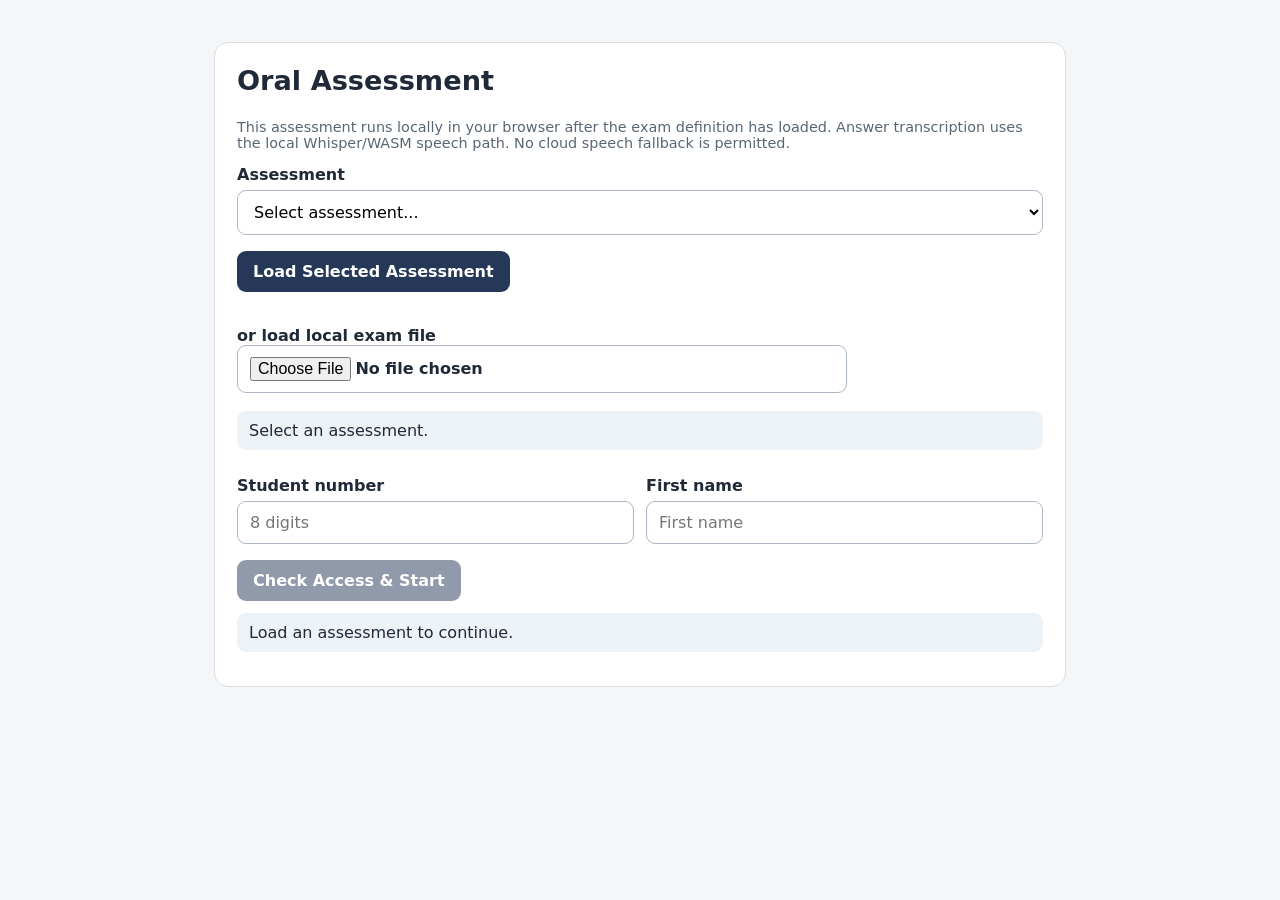
==== commit 1a8d87d1: "Add files via upload" ====
--- a/index.html
+++ b/index.html
@@ -1,1852 +1,76 @@
-<!doctype html>
-<html lang="en">
-<head>
-<meta charset="utf-8">
-<meta name="viewport" content="width=device-width,initial-scale=1">
-<title>Chess Teacher - Stockfish, Maia &amp; Hands-free Voice</title>
-<style>
-:root{font-family:system-ui,Arial,sans-serif;color:#e9edf5;background:#111827;--sq:64px;--last-light:#d4d4d4;--last-dark:#737373}
-*{box-sizing:border-box}body{margin:0;padding:18px}.wrap{max-width:1250px;margin:auto}a{color:#9ed3ff}h1{margin:0;font-size:25px}.subtitle{margin:5px 0 12px}.controls{display:flex;gap:9px;flex-wrap:wrap;margin:12px 0;align-items:center}
-button,select{font:inherit;background:#27364c;color:white;border:1px solid #56647a;border-radius:7px;padding:8px;cursor:pointer}button:hover{background:#3c516e}button:disabled{opacity:.45;cursor:default}button:focus-visible,select:focus-visible,input:focus-visible,summary:focus-visible{outline:3px solid #73beff;outline-offset:2px}label{display:inline-flex;gap:6px;align-items:center}input[type=checkbox]{accent-color:#53e68c;width:17px;height:17px}
-.layout{display:flex;gap:18px;align-items:flex-start;flex-wrap:wrap}.boardcolumn{flex:none;max-width:100%}.boardgroup{display:flex;gap:9px;align-items:stretch}.board{position:relative;isolation:isolate;display:grid;grid-template-columns:repeat(8,var(--sq));grid-template-rows:repeat(8,var(--sq));border:3px solid #65748b;touch-action:manipulation}
-.sq{width:var(--sq);height:var(--sq);position:relative;display:flex;justify-content:center;align-items:center;cursor:pointer;overflow:hidden}.light{background:#eeeed2}.dark{background:#769656}.sq.best{background:#45e37c}.sq.alternative{background:#f0d65b}
-/* Last-move greys have priority over hint fills. A hint keeps its coloured rim and label. */
-.sq.last-move.light{background:var(--last-light)}.sq.last-move.dark{background:var(--last-dark)}.sq.last-move.best{box-shadow:inset 0 0 0 4px #45e37c}.sq.last-move.alternative{box-shadow:inset 0 0 0 4px #f0d65b}.sq.selected{outline:4px solid #44a9ff;outline-offset:-4px}.sq:focus-visible{outline:3px solid #136cff;outline-offset:-3px}.board.computer-turn .sq{cursor:wait}
-.hint-lines{position:absolute;inset:0;width:100%;height:100%;z-index:2;pointer-events:none;overflow:hidden}.hint-lines *{pointer-events:none}.hint-line,.hint-line-outline{fill:none;stroke-linecap:round;stroke-dasharray:0 10;vector-effect:non-scaling-stroke}.hint-line-outline{stroke:#172d3b;stroke-width:5.5;stroke-opacity:.85}.hint-line{stroke-width:3.5}.hint-line.best{stroke:#45e37c}.hint-line.alternative{stroke:#f0d65b}
-.piece{display:block;width:calc(var(--sq)*.92);height:calc(var(--sq)*.92);flex:none;z-index:1;pointer-events:none;user-select:none;filter:drop-shadow(0 1px 1px #0003)}.piece *{pointer-events:none}.piece.white{color:#fff;--piece-edge:#202020;--piece-detail:#202020}.piece.black{color:#080808;--piece-edge:#d5d9dd;--piece-detail:#e9edf1}.piece-body{fill:currentColor;stroke:var(--piece-edge);stroke-width:1.35;stroke-linecap:round;stroke-linejoin:round}.piece-detail{fill:none;stroke:var(--piece-detail);stroke-width:1.3;stroke-linecap:round;stroke-linejoin:round}.piece-eye{fill:var(--piece-detail);stroke:none}
-.moves{position:absolute;inset:auto 1px 2px;display:flex;flex-direction:column;align-items:center;gap:1px;z-index:3;pointer-events:none}.move{font-size:clamp(8px,calc(var(--sq)*.15),12px);font-weight:900;color:#102018;background:#fffffff0;border-radius:3px;padding:0 2px;white-space:nowrap}.coord{position:absolute;top:2px;left:3px;color:#23352b;font-size:10px;font-weight:700;opacity:.85}.last-move.dark .coord{color:#fff}
-.eval{width:26px;border:2px solid #65748b;position:relative;background:#171717}.whitefill{position:absolute;bottom:0;width:100%;background:#f4f4f4;height:50%;transition:height .4s}.evalnum{position:absolute;top:50%;left:50%;transform:translate(-50%,-50%) rotate(-90deg);background:#334155;border-radius:4px;padding:2px 5px;font-size:12px;white-space:nowrap;z-index:1}.eval-label{position:absolute;left:50%;transform:translateX(-50%);font-size:9px;font-weight:800;z-index:1;padding:1px 2px;border-radius:2px}.eval-label.black-label{top:3px;color:white;background:#171717}.eval-label.white-label{bottom:3px;color:#171717;background:white}
-.side{flex:1;min-width:280px;max-width:460px}.panel{background:#1d293b;padding:14px;border-radius:10px;margin-bottom:12px}.panel h2{margin:0 0 10px;font-size:17px}.hintrow{display:flex;align-items:center;gap:7px;padding:8px 0;border-bottom:1px solid #39475b;font-size:14px}.rank{display:inline-block;min-width:24px;font-weight:800}.green{color:#53e68c}.yellow{color:#ffe36a}.chance{margin-left:auto;font-size:12px;white-space:nowrap;background:#314258;border-radius:4px;padding:3px 5px;font-variant-numeric:tabular-nums}.score{color:#afbed0;font-size:12px}.muted{color:#afbed0;font-size:13px}.status{margin:8px 0;color:#cbd5e1;min-height:24px}.history{max-height:140px;overflow:auto;line-height:1.7;white-space:pre-wrap}.seat{padding:5px 0 5px 35px;font-size:13px;font-weight:700;color:#afbed0}.lastmove-text{margin:9px 0;font-size:13px;color:#cbd5e1}.legend{line-height:1.5;max-width:600px}.grey-swatch{display:inline-block;width:12px;height:12px;border:1px solid #a0a0a0;vertical-align:-1px;border-radius:2px}.grey-swatch.light{background:var(--last-light)}.grey-swatch.dark{background:var(--last-dark)}#commentary{line-height:1.5}.settings{display:flex;gap:10px;flex-wrap:wrap;margin-bottom:8px}.settings label{font-size:13px}details{font-size:13px;line-height:1.5}summary{cursor:pointer;color:#c9d6e8}details p{margin:9px 0}code{font-size:.94em}.strength-note{margin:0 0 10px;max-width:1000px;line-height:1.5}.control-disabled{opacity:.55}.selection-summary{padding:9px 11px;background:#26394d;border-left:3px solid #53e68c;border-radius:4px;font-size:13px;line-height:1.5;margin:8px 0}.preset-table{width:100%;border-collapse:collapse;margin:10px 0;font-variant-numeric:tabular-nums}.preset-table th,.preset-table td{padding:5px 6px;text-align:right;border-bottom:1px solid #39475b}.preset-table th:first-child,.preset-table td:first-child{text-align:left}.strength-details{margin-bottom:10px}.hintrow{flex-wrap:wrap}.choice-note{font-size:12px;line-height:1.5;color:#afbed0;margin:6px 0 0}#engine-retry{padding:5px 9px;margin-left:8px}[hidden]{display:none!important}
-@media(max-width:700px){body{padding:8px}.side{max-width:none;min-width:0;width:100%}.layout{gap:12px}.controls{gap:8px;font-size:13px}h1{font-size:23px}.panel{padding:12px}}
-
-/* Auto-fit: the chessboard has first claim on the viewport. No fixed board cap. */
-html{min-height:100%;background:#111827}
-body{padding:clamp(8px,1.1vw,16px)}
-.wrap{max-width:none;width:100%;margin:0 auto}
-.app-header{margin-bottom:8px}
-.titlebar{display:flex;gap:10px;align-items:center;justify-content:space-between;flex-wrap:wrap}
-h1{font-size:22px;line-height:1.2}
-.header-actions{display:flex;align-items:center;gap:7px;flex-wrap:wrap}
-.header-actions button{padding:5px 9px;font-size:13px}
-.controls{margin:9px 0 6px;gap:8px 12px}
-.controls label{font-size:14px}
-.controls button,.controls select{padding:6px 8px}
-.status{margin:5px 0 0;min-height:20px;font-size:13px;line-height:20px}
-.save-status{font-size:12px;color:#8de5b0;white-space:nowrap}
-.save-status.warning{color:#ffe36a}
-.layout{display:grid;grid-template-columns:minmax(0,1fr);gap:16px;align-items:start;min-width:0}
-.layout.with-sidebar{grid-template-columns:var(--boardcolumn-width) minmax(0,1fr)}
-.boardcolumn{display:flex;flex-direction:column;align-items:stretch;flex:none;min-width:0;max-width:100%;width:max-content;justify-self:center}
-.boardgroup{gap:8px;width:max-content;max-width:100%}
-.board{flex:none;width:calc(var(--sq)*8 + 6px);height:calc(var(--sq)*8 + 6px)}
-.sq{min-width:0;min-height:0}
-.eval{flex:none;width:26px}
-.seat{padding:4px 0 4px 34px;font-size:12px;line-height:18px;white-space:nowrap}
-.lastmove-text{margin:4px 0 0;padding-left:34px;font-size:12px;line-height:20px;height:20px;white-space:nowrap;overflow:hidden;text-overflow:ellipsis}
-.side{width:100%;min-width:0;max-width:none}
-.with-sidebar .side{max-height:var(--play-height);overflow-y:auto;overflow-x:hidden;scrollbar-gutter:stable;padding-right:3px;overscroll-behavior:contain}
-.panel{padding:12px;margin-bottom:10px}
-.panel:last-child{margin-bottom:0}
-.panel h2{font-size:16px;margin-bottom:8px}
-.panel p:last-child{margin-bottom:0}
-.panel details{overflow-wrap:anywhere}
-.hint-controls{display:flex;gap:10px 16px;align-items:center;flex-wrap:wrap;font-size:13px}
-.strength-note{margin:9px 0;font-size:12px}
-.strength-details{margin:0}
-.legend{max-width:none}
-.storage-help{font-size:12px;color:#afbed0;line-height:1.5}
-.footer{font-size:12px;line-height:1.5;margin:10px 0 0}
-.focus-board .side,.focus-board .footer{display:none}
-.focus-board .layout{grid-template-columns:minmax(0,1fr)}
-#focus[aria-pressed=true]{background:#385a72;border-color:#8fbcdb}
-#fullscreen[aria-pressed=true]{background:#385a72}
-#board-size{font-variant-numeric:tabular-nums}
-.coord{font-size:clamp(8px,calc(var(--sq)*.15),13px)}
-.move{font-size:clamp(7px,calc(var(--sq)*.15),16px)}
-@media(max-width:700px){
-  .layout{gap:12px}.controls{gap:7px 10px}.controls label{font-size:12px}
-  .controls button,.controls select{font-size:12px;padding:5px 6px}
-  h1{font-size:19px}.header-actions{gap:5px}.header-actions button{font-size:12px;padding:4px 6px}
-  .save-status{font-size:11px}.panel{padding:11px}
-  .seat{font-size:11px}.status{font-size:12px}
-}
-@media(max-height:500px){
-  body{padding:6px 8px}.app-header{margin-bottom:4px}h1{font-size:17px}
-  .controls{margin:5px 0 3px;gap:5px 8px}.controls label,.controls button,.controls select{font-size:12px}
-  .controls button,.controls select{padding:4px 6px}.status{margin:0;font-size:12px;line-height:17px;min-height:17px}
-  .seat{padding-top:2px;padding-bottom:2px;font-size:11px;line-height:15px}
-  .lastmove-text{margin-top:2px;line-height:16px;height:16px;font-size:11px}
-}
-/* A compact collapsible command bar stays available in Focus board mode. */
-#voice-toggle[aria-pressed=true]{background:#385a72;border-color:#8fbcdb}
-.voice-panel{background:#1d293b;border:1px solid #4b617a;border-radius:9px;padding:10px 12px;margin:7px 0}
-.voice-row{display:flex;align-items:center;flex-wrap:wrap;gap:7px 12px;font-size:13px}
-.voice-row + .voice-row{margin-top:8px}.voice-row button,.voice-row select{padding:5px 8px;font-size:13px}
-.voice-entry input{font:inherit;flex:1;min-width:180px;background:#101d2f;color:#fff;border:1px solid #61758e;border-radius:6px;padding:7px 9px}
-.voice-status{font-size:13px;margin:7px 0 0;color:#b7d6eb;line-height:1.5;overflow-wrap:anywhere}
-.voice-status.error{color:#ffd09a}.voice-status.ready{color:#8de5b0}
-#voice-details{margin-top:5px}#voice-details .voice-row{margin-top:9px}
-.mic-indicator{display:inline-block;width:9px;height:9px;border-radius:50%;background:#7d8ba0}
-.mic-indicator.listening{background:#ff7373;box-shadow:0 0 0 4px #ff737325}
-#voice-play:not(:disabled){background:#286345;border-color:#81d6a4}
-@media(max-width:700px){.voice-panel{padding:8px}.voice-row{gap:7px;font-size:12px}.voice-row button,.voice-row select{font-size:12px;max-width:100%}.voice-entry input{flex-basis:100%;min-width:0}.voice-status{font-size:12px}.voice-row label{max-width:100%;flex-wrap:wrap}}
-
-/* A spoken preview is a separate input aid, not an engine recommendation.
-   It overrides last-move greys on the destination only, even with hints off. */
-.sq.voice-preview,.sq.voice-preview.last-move{background:#45e37c;box-shadow:inset 0 0 0 3px #15803d}
-.sq.voice-preview .coord{color:#102018}
-.voice-preview-banner{margin:8px 0 0;padding:7px 10px;border:1px solid #45e37c;border-radius:6px;background:#183c2c;color:#c7ffda;font-size:13px;font-weight:650;line-height:1.5}
-#voice-live{font-variant-numeric:tabular-nums}
-</style>
-</head>
-<body>
-<div class="wrap">
-<header class="app-header" id="app-header">
-<div class="titlebar"><h1>&#9823; Chess Teacher</h1><div class="header-actions">
-<span class="save-status" id="save-status" role="status" aria-live="polite">Autosave starting...</span>
-<button id="focus" aria-pressed="false" title="Hide the teaching panels. Keep the board and main play controls.">Focus board</button>
-<button id="voice-toggle" type="button" aria-pressed="false" aria-controls="voice-panel" title="Optional voice input. Click-to-move is always available.">Voice (optional)</button><button id="fullscreen" aria-pressed="false" title="Use the full screen. Press Esc to leave." hidden>Full screen</button>
-</div></div>
-<div class="controls">
-<label>Engine <select id="model" aria-describedby="model-note"><option value="lite" selected>Stockfish Lite</option><option value="full">Stockfish Full</option><option value="maia">Maia-3 (human-like)</option></select></label>
-<label>Mode <select id="mode"><option value="practice" selected>Practice</option><option value="play">Play computer</option></select></label>
-<button id="new">New game</button><button id="undo">Undo</button><button id="flip" title="Rotate the board. In Play computer, you always play the bottom colour.">Flip board</button>
-
-
-
-<label title="Training difficulty presets, not calibrated FIDE ratings."><span id="rating-label">Approx. rating</span> <select id="rating" aria-describedby="rating-caveat">
-<option value="600">600</option><option value="700">700</option><option value="800">800</option><option value="1000">1000</option><option value="1200">1200</option><option value="1400">1400</option><option value="1600" selected>1600</option><option value="1800">1800</option><option value="2000">2000</option><option value="2200">2200</option><option value="2400">2400</option>
-</select></label>
-<label id="blunder-control" title="Play computer only. Checked: your weighted top-four choice. Unchecked: Stockfish's final best move at this preset's search limits."><input type="checkbox" id="allowBlunder" checked disabled> Allow Blunder</label>
-</div>
-
-<p class="muted" id="model-note" style="margin:4px 0;line-height:1.4"></p>
-<div class="status"><span id="status" role="status" aria-live="polite">Loading chess rules...</span><button id="engine-retry" hidden>Retry engine</button></div>
-<section id="voice-panel" class="voice-panel" aria-label="Spoken chess moves" hidden>
-<div class="voice-row">
-<strong>Hands-free voice <small>(optional)</small></strong>
-<button id="voice-start" type="button">Start hands-free</button>
-<button id="voice-stop" type="button" disabled>Stop listening</button>
-<button id="voice-cancel" type="button" disabled>Clear preview</button>
-<span class="mic-indicator" id="voice-mic" aria-hidden="true"></span><span id="voice-live" class="muted" role="status">Microphone off</span>
-<button id="voice-play" type="button" disabled hidden>Play preview</button>
-</div>
-<p id="voice-preview-banner" class="voice-preview-banner" role="status" hidden></p>
-<p id="voice-status" class="voice-status" role="status" aria-live="polite">Mouse play is always available. To use voice, start once, say coordinates, then say "move" after the green preview appears.</p>
-<details id="voice-details"><summary>Voice settings, typed correction &amp; setup</summary>
-<div class="voice-row">
-<label>Speech <select id="voice-backend"><option value="whisper" selected>Whisper (local, oral-exam method)</option><option value="browser">Browser on-device (local only)</option></select></label>
-<label id="voice-language-wrap">Language <select id="voice-language"><option value="en-US">English (US)</option><option value="en-GB">English (UK)</option><option value="en-ZA">English (South Africa)</option></select></label>
-<button id="voice-prepare" type="button">Prepare voice</button>
-</div>
-<div class="voice-row voice-entry">
-<label for="voice-text">Heard / edit</label><input type="text" id="voice-text" placeholder="C2 to C4, or Charlie two to Charlie four" autocomplete="off" autocapitalize="off" spellcheck="false" maxlength="180" aria-describedby="voice-status">
-<label id="voice-promotion-wrap" hidden>Promote <select id="voice-promotion"><option value="">Choose piece</option><option value="q">Queen</option><option value="r">Rook</option><option value="b">Bishop</option><option value="n">Knight</option></select></label>
-</div>
-<div class="voice-row"><label id="voice-pause-wrap">Whisper pause <select id="voice-pause"><option value="650">Short (0.65 s)</option><option value="950" selected>Normal (0.95 s)</option><option value="1400">Long (1.4 s)</option></select></label></div>
-<p><strong>Click-to-move remains the default and always works.</strong> Hands-free is optional: start it once, say <strong>C two to C four</strong>, pause for the single green destination, then say <strong>move</strong> as a separate command. Say <strong>D two to D four</strong> to replace the preview; no piece moves until confirmed. Say <strong>cancel</strong> to clear the preview, or <strong>stop listening</strong> to turn the microphone off. Clicking the board clears the voice preview and takes priority.</p>
-<p>Phonetic coordinates (<strong>Charlie two to Charlie four</strong>), <strong>castle kingside</strong>, and <strong>E seven to E eight promote to queen</strong> are supported. A promotion without a piece first asks you to say <strong>queen</strong>, <strong>rook</strong>, <strong>bishop</strong> or <strong>knight</strong>; then confirm with <strong>move</strong>. In Play computer, speech controls only your bottom-side pieces. It waits through the computer turn and is ready again automatically.</p>
-<p><strong>Whisper:</strong> copy your oral-exam <code>wasm/stream.js</code> and its matching companion files into this site's <code>wasm/</code> folder, plus <code>models/ggml-base.en-q5_1.bin</code>. Alternatively run <code>py -3 install-voice.py</code> from this app folder. The helper <code>voice-coi-serviceworker.js</code> must be beside index.html. Prepare voice may reload this page once to enable local WASM threads; your game is saved first. No speech model loads until you request it.</p>
-<p><strong>Browser on-device:</strong> requires actual <code>processLocally</code> support and an installed language pack. Prepare voice checks/downloads the chosen pack. Unsupported browsers show an error rather than using a cloud recogniser. Both methods require microphone permission and HTTPS (GitHub Pages) or localhost.</p>
-<p>Whisper processes each short phrase locally after a pause. Wait until <strong>Listening</strong> is shown before your next command; audio spoken while it is processing or while the computer moves is discarded, not queued. Browser recognition processes final results only. There is no immediate-play option: coordinates always create a preview first. Ordinary moves keep hands-free enabled; New game, Undo, engine/side/settings changes, hiding the tab, closing this panel, or Escape turn it off. Microphone access never starts automatically on reload. Audio and transcripts are not saved or uploaded. <a href="VOICE_README.md">Voice setup and privacy notes</a>.</p>
-</details>
-</section>
-
-</header>
-<div class="layout" id="layout">
-<div class="boardcolumn">
-<div class="seat" id="top-seat">Black - top</div>
-<div class="boardgroup">
-<div class="eval" id="evaluation-bar" role="img" aria-label="Position evaluation: equal">
-<div class="whitefill" id="whitefill"></div><span class="eval-label black-label">B</span><span class="eval-label white-label">W</span><span class="evalnum" id="evalnum">0.00</span>
-</div>
-<div class="board" id="board" role="group" aria-label="Chessboard"></div>
-</div>
-<div class="seat" id="bottom-seat">White - bottom</div>
-<div class="lastmove-text" id="lastmove">No moves yet.</div>
-
-</div>
-<aside class="side" aria-label="Teaching panels">
-<div class="panel" id="display-settings"><h2>Hints &amp; display</h2>
-<div class="hint-controls"><label><input type="checkbox" id="hintsWhite" checked> Show white hints</label><label><input type="checkbox" id="hintsBlack" checked> Show black hints</label><label><input type="checkbox" id="talk" checked> Commentary</label></div>
-<p class="muted" id="board-size"></p><p class="muted legend" id="play-legend" hidden><span class="grey-swatch light"></span> / <span class="grey-swatch dark"></span> Grey = latest move's FROM and TO squares. Light squares become light grey; dark squares become dark grey. These remain visible when hints are off.</p>
-<details><summary>Saved game on this device</summary>
-<p class="storage-help">The board position, complete move history, engine choice, strength, mode, Allow Blunder, hint switches and board orientation save automatically in this browser. Reopening this same site restores them. If it is the computer's turn, it resumes after a fresh analysis.</p>
-<p class="storage-help">New game replaces the saved position but keeps your settings. This saves one game per browser profile and site folder, not a cloud backup. Private browsing or clearing site data may erase it. Localhost and GitHub Pages have separate saves.</p>
-</details></div>
-
-<div class="panel" id="play-settings" hidden>
-<h2>Computer move selection</h2>
-<div class="settings">
-<label id="weighting-control">Weighting <select id="weighting"><option value="safe" selected>Score-gap (recommended)</option><option value="original">Your formula (guarded)</option></select></label>
-<label><span id="think-label">Think limit</span> <select id="think"><option value="1000">1 second</option><option value="3000" selected>3 seconds</option><option value="6000">6 seconds</option><option value="0">Preset budget only</option></select></label>
-</div>
-<p class="muted" id="computer-note">The computer plays the top colour. You play the bottom colour.</p>
-<p class="selection-summary" id="selection-summary"></p>
-<p class="choice-note" id="choice-note" hidden></p>
-<details><summary>Allow Blunder and move probabilities</summary>
-<div id="maia-behaviour" hidden><p><strong>Maia-3:</strong> checked samples its predicted human-move distribution over all legal moves. Unchecked chooses the highest-probability human move with no randomness. This is <strong>not</strong> a Stockfish best move and can still be a blunder. Stockfish bonuses and mate safeguards are not applied to Maia; hints and the bar still use Stockfish Lite.</p><p>The rating is supplied as both player and opponent Elo to Maia. It is not a FIDE measurement. The think limit caps the Stockfish teacher, not Maia's single neural-network inference.</p></div>
-<div id="sf-behaviour">
-<p><strong>Unchecked:</strong> use Stockfish's final <code>bestmove</code>, with no intentional random choice. This is the best move found within the selected search budget, not a promise that it is objectively perfect. The weighting selector is disabled.</p>
-<p><strong>Checked (default):</strong> preserve the existing weighted draw among the four best candidates. Allowing a lower-ranked move does not force a blunder, and the top four may all be good moves.</p>
-<p>Both choices retain your rank bonuses: <strong>20%, 10%, 5%, 0%</strong>, then normalise the preliminary weights to total 100%. Percentages mean <em>chance of selecting a move</em>, not chance of winning.</p>
-<p><strong>Score-gap:</strong> using scores in pawn units from the moving side's viewpoint, calculate <code>w = exp((score - bestScore) / 1.0)</code>. The preliminary weight is <code>rankBonus + w / sum(w)</code>. This keeps the score order intact with positive, zero, or negative evaluations.</p>
-<p><strong>Your formula:</strong> use <code>rankBonus + score / totalScore</code>. When the signed total is zero or negative, use the sum of absolute scores as the denominator; if all scores are zero, start with equal shares. If any preliminary weight is negative, add the same amount to all so the smallest becomes 0.05, then normalise. That 5% floor is <em>before</em> normalising, not a minimum final chance.</p>
-<p><strong>Mate safeguard:</strong> take an available immediate checkmate; otherwise favour forced-mate lines over non-mating lines. Avoid an engine-reported forced loss when another candidate avoids it. Within an all-mate pool, use mate distance rather than pretending mate is a centipawn score. Fewer than four legal moves are handled automatically.</p>
-<p>The computer waits for its search to end (depth, node budget or time limit) before choosing. A brief pause makes the reply visible. Changing engine or mode, flipping, undoing or starting a new game cancels a pending choice.</p>
-</div></details>
-</div>
-<div class="panel" id="maia-panel" hidden><h2>Maia: likely human moves</h2><div id="maia-suggestions"></div><p class="muted">Separate from the Stockfish best-move hints. These are move-likelihood predictions, not winning chances.</p></div>
-<div class="panel"><h2 id="suggestions-title">Best next moves</h2><div id="suggestions">Waiting for engine...</div><p class="muted" id="analysis-note"></p><p class="muted legend" id="hint-legend">Green = #1. Yellow = #2-4. Labels show rank and origin:destination. Dotted lines connect square centres. Hints apply only to the side whose turn it is.</p></div>
-<div class="panel"><h2>Teacher's commentary</h2><div id="commentary">Waiting for analysis.</div></div>
-<div class="panel"><h2>Move history</h2><div id="history" class="history">No moves yet.</div></div>
-<div class="panel"><h2>About strength settings</h2><p class="muted strength-note" id="rating-caveat"><strong>Training estimates, not measured FIDE ratings.</strong> Stockfish presets control search budgets. Maia receives the selected number as a human-play rating input. Neither is a measured FIDE strength; the Stockfish teacher uses its preset even when Maia is playing.</p>
-<details class="strength-details"><summary>Stockfish search presets and variety</summary>
-<p>These are hand-tuned search budgets, <strong>not a validated depth-to-FIDE conversion</strong>. The label 600 does not mean this engine has achieved a 600 FIDE rating. Actual strength depends on the position, engine build, thinking limit and move-selection policy. Proper rating calibration would need games against opponents with known ratings.</p>
-<p id="strength-summary"></p>
-<table class="preset-table" style="max-width:480px"><thead><tr><th>Training label</th><th>Depth ceiling</th><th>Node budget</th></tr></thead><tbody id="preset-rows"></tbody></table>
-<p>Stockfish's documented <code>UCI_Elo</code> starts at 1320 and is anchored to an engine rating list, not FIDE. Its built-in strength reduction deliberately chooses suboptimal moves. This board instead keeps that reduction <strong>off</strong>, so your Allow Blunder checkbox has sole control over intentional random move selection.</p>
-<p><strong>Same position, same best move?</strong> Often, yes. Fixed single-thread search is not shuffled automatically here. Allow Blunder adds variety by sampling the best four analysed moves, without changing the preset. With it off, the board always uses the engine's final best move; even equal-score ties are not deliberately randomised. Different human opening moves also lead to different games.</p>
-<p>The hash/search cache is cleared before each search so changing from a stronger to a weaker preset does not reuse deeper analysis. The optional time cap may stop a search before its full budget is reached. The completed depth is shown below the hints. These limits apply in Practice too, so low-level hints are not full-strength analysis.</p>
-</details></div>
-</aside>
-</div>
-<div class="panel footer"><details><summary>Engine setup, source &amp; licences</summary>
-<p>Keep the existing chess.js and Stockfish Lite files. For the extra engines, run <code>py -3 install-models.py</code> (Windows) or <code>python3 install-models.py</code> (WSL/Linux) once, from the app folder. Full Stockfish uses <code>engine/stockfish-19-single.js</code> and its matching WASM. Maia uses <code>models/maia3/maia3_simplified.onnx</code>, <code>models/maia3/all_moves.json</code> and the files in <code>vendor/ort/</code>.</p>
-<p>All play runs locally in your browser. Engines load only when needed. There is no automatic fallback to a different opponent when an engine fails: use Retry engine or choose another model. Switching models preserves the board and move history, but restarts analysis. This choice is autosaved.</p>
-<p>Maia model/version: the official CSSLab Maia-3 browser export, pinned to frontend commit <code>a6e52f5</code>. The 600-2400 choices are inputs to its rating-conditioned model, not independently measured FIDE ratings. Maia hints are listed separately; board colours and the bar remain Stockfish evaluations.</p>
-<p>This HTML is the editable application source. <a href="index.html" download>Download application source</a> &middot; <a href="THIRD_PARTY_NOTICES.md">Third-party notices and corresponding sources</a> &middot; <a href="README.md">Setup and test notes</a>. Preserve the relevant GPL/AGPL licences and source access when publishing, even for a free site.</p>
-</details></div>
-<noscript><p>JavaScript must be enabled to use this chessboard.</p></noscript>
-</div>
-<script src="whisper-loader.js"></script>
-<script type="module">
-// Single-file UI; the rules library and the Stockfish worker remain local dependencies.
-let Chess;
-try {
-  ({ Chess } = await import('./vendor/chess.js'));
-} catch (error) {
-  document.getElementById('status').textContent = 'Cannot load vendor/chess.js. Keep your vendor folder beside index.html, and open this via your local web server or GitHub Pages (not file://).';
-  throw error;
-}
-window.Chess = Chess;
-(() => {
-'use strict';
-const $ = id => document.getElementById(id);
-let game = new Chess();
-const names = {p:'pawn',n:'knight',b:'bishop',r:'rook',q:'queen',k:'king'};
-const BONUS = [0.20, 0.10, 0.05, 0];
-const AUTO_DELAY_MS = 650;
-const TEMPERATURE = 1.0; // Pawn units. Smaller = greater preference for stronger scores.
-// Official option semantics: https://official-stockfish.github.io/docs/stockfish-wiki/UCI-Protocol-and-Stockfish-Commands.html
-// Strength reduction: https://official-stockfish.github.io/docs/stockfish-wiki/Stockfish-FAQ.html
-// The following budgets are application design choices, NOT derived calibration data.
-// These are UNCALIBRATED training labels, not measured FIDE Elo. Never silently
-// pass them to UCI_Elo (which cannot represent 600 and would weaken best-only mode).
-const RATING_PRESETS = Object.freeze({
-  600:  Object.freeze({depth:1,  nodes:1500}),
-  700:  Object.freeze({depth:2,  nodes:3000}),
-  800:  Object.freeze({depth:3,  nodes:5000}),
-  1000: Object.freeze({depth:4,  nodes:10000}),
-  1200: Object.freeze({depth:6,  nodes:24000}),
-  1400: Object.freeze({depth:8,  nodes:60000}),
-  1600: Object.freeze({depth:10, nodes:150000}),
-  1800: Object.freeze({depth:12, nodes:350000}),
-  2000: Object.freeze({depth:14, nodes:800000}),
-  2200: Object.freeze({depth:16, nodes:1800000}),
-  2400: Object.freeze({depth:18, nodes:4000000})
-});
-const presetFor = rating => RATING_PRESETS[rating] || RATING_PRESETS[1600];
-const ratingLabel = () => Number($('rating').value);
-const allowBlunders = () => $('allowBlunder').checked;
-const numberText = number => Number(number).toLocaleString('en-US');
-let selected = null, flipped = false, recommendations = [], lastMove = null;
-let revision = 0, gameSerial = 1, busy = false, result = null, lastChoice = null;
-let autoTimer = null, drawFrame = null, sizeFrame = null, engineError = '', engine = null;
-let focusBoard = false, storageAvailable = true, storageWarning = '', lastSavedContent = null;
-const SAVE_VERSION = 1;
-// Directory-scoped key: /repo/ and /repo/index.html share a save; other Pages apps do not.
-const SAVE_KEY = 'chess-teacher:session:v1:' + new URL('.', location.href).pathname;
-const SELECT_SETTINGS = ['model','mode','rating','weighting','think','voice-backend','voice-language','voice-pause'];
-const CHECK_SETTINGS = ['allowBlunder','hintsWhite','hintsBlack','talk'];
-let legalMoves = [], moveHistory = [];
-let evaluation = {value:0, text:'0.00', description:'Equal position', known:false};
-const colourName = colour => colour === 'w' ? 'White' : 'Black';
-const isPlay = () => $('mode').value === 'play';
-const humanColour = () => flipped ? 'b' : 'w';
-const computerColour = () => flipped ? 'w' : 'b';
-const computerTurn = () => isPlay() && game.turn() === computerColour() && !game.isGameOver();
-const hintsFor = colour => $(colour === 'w' ? 'hintsWhite' : 'hintsBlack').checked;
-const hintsVisible = () => hintsFor(game.turn());
-const uciOf = move => move.from + move.to + (move.promotion || '');
-function refreshPositionCache() {
-  legalMoves = game.moves({verbose:true});
-  moveHistory = game.history({verbose:true});
-  lastMove = moveHistory.length ? moveHistory[moveHistory.length - 1] : null;
-}
-
-/** Save complete legal move history, not just the pieces on the board.
- * Replaying it retains side to move, castling/en-passant rights, draw counters,
- * repetition history and Undo. Never persist a pending engine move or timer.
- */
-function savedSettings() {
-  const settings = {flipped, focusBoard};
-  for (const id of SELECT_SETTINGS) settings[id] = $(id).value;
-  for (const id of CHECK_SETTINGS) settings[id] = $(id).checked;
-  return settings;
-}
-function showSaveStatus(text, warning = false) {
-  const node = $('save-status');
-  node.textContent = text; node.classList.toggle('warning', warning);
-  node.title = warning ? storageWarning : 'Automatically saved in this browser for this site folder. Reopen the same address to resume.';
-}
-function saveSession() {
-  if (!storageAvailable) return false;
-  try {
-    const content = {settings:savedSettings(), moves:moveHistory.map(uciOf), fen:game.fen()};
-    const signature = JSON.stringify(content);
-    // A stale background tab must not overwrite another tab's newer save just
-    // because it closes. Only changed game/settings are written again.
-    if (signature === lastSavedContent) return true;
-    const state = {version:SAVE_VERSION, savedAt:new Date().toISOString(), ...content};
-    localStorage.setItem(SAVE_KEY, JSON.stringify(state));
-    lastSavedContent = signature;
-    storageWarning = ''; showSaveStatus('Saved on this device');
-    return true;
-  } catch (error) {
-    storageAvailable = false;
-    storageWarning = 'Local saving is blocked or full. This game still works, but cannot be restored after closing.';
-    showSaveStatus('Saving unavailable', true);
-    return false;
-  }
-}
-function restoreSession() {
-  let raw;
-  try { raw = localStorage.getItem(SAVE_KEY); }
-  catch (error) {
-    storageAvailable = false;
-    storageWarning = 'This browser is blocking local storage. Settings and positions cannot be saved.';
-    showSaveStatus('Saving unavailable', true); return;
-  }
-  if (raw === null) { saveSession(); return; }
-  try {
-    if (raw.length > 500000) throw new Error('Saved game is too large.');
-    const state = JSON.parse(raw);
-    if (!state || state.version !== SAVE_VERSION || !Array.isArray(state.moves) || state.moves.length > 20000) {
-      throw new Error('Unsupported saved-game format.');
-    }
-    // Build a separate game first: bad/corrupt data must not partially change this board.
-    const restored = new Chess();
-    for (const uci of state.moves) {
-      if (typeof uci !== 'string' || !/^[a-h][1-8][a-h][1-8][qrbn]?$/.test(uci)) throw new Error('Invalid saved move.');
-      const move = {from:uci.slice(0,2), to:uci.slice(2,4)};
-      if (uci.length === 5) move.promotion = uci[4];
-      if (!restored.move(move)) throw new Error('Illegal saved move.');
-    }
-    if (typeof state.fen !== 'string' || restored.fen() !== state.fen) throw new Error('Saved position does not match the moves.');
-    game = restored;
-    const settings = state.settings && typeof state.settings === 'object' ? state.settings : {};
-    for (const id of SELECT_SETTINGS) {
-      const value = String(settings[id]);
-      if ([...$(id).options].some(option => option.value === value)) $(id).value = value;
-    }
-    for (const id of CHECK_SETTINGS) if (typeof settings[id] === 'boolean') $(id).checked = settings[id];
-    if (typeof settings.flipped === 'boolean') flipped = settings.flipped;
-    if (typeof settings.focusBoard === 'boolean') focusBoard = settings.focusBoard;
-    lastSavedContent = JSON.stringify({settings:savedSettings(), moves:state.moves, fen:game.fen()});
-    showSaveStatus(state.moves.length ? 'Game restored' : 'Settings restored');
-  } catch (error) {
-    // Do not silently overwrite a damaged save at startup. A later deliberate
-    // move or settings change replaces it with the current valid state.
-    storageWarning = 'The stored game could not be restored. Starting safely from the standard position. A move or settings change will replace the old save.';
-    showSaveStatus('Saved game not restored', true);
-  }
-}
-function applyFocus() {
-  document.body.classList.toggle('focus-board', focusBoard);
-  $('focus').textContent = focusBoard ? 'Show panels' : 'Focus board';
-  $('focus').setAttribute('aria-pressed', String(focusBoard));
-  queueSize();
-}
-
-const PIECE_ARTWORK = Object.freeze({
-  "p": "<g class=\"piece-body\"><path d=\"M26 31h12c0 10 3 15 8 19H18c5-4 8-9 8-19Z\"/><path d=\"M25 25h14l3 7H22Z\"/><circle cx=\"32\" cy=\"17\" r=\"8\"/><path d=\"M18 49h28l5 8H13Z\"/></g><path class=\"piece-detail\" d=\"M19 53h26\"/>",
-  "r": "<g class=\"piece-body\"><path d=\"M20 27h24v20l6 5H14l6-5Z\"/><path d=\"M12 9h9v8h7V9h8v8h7V9h9v15l-6 6H18l-6-6Z\"/><path d=\"M15 50h34l5 7H10Z\"/></g><path class=\"piece-detail\" d=\"M19 25h26M22 45h20M17 53h30\"/>",
-  "n": "<g class=\"piece-body\"><path d=\"M17 51c0-7 4-12 11-19l-4-2-7 5-9-6 6-10 10-8 1-7 8 6c14 2 20 15 18 28l-2 13Z\"/><path d=\"M17 50h31l6 7H11Z\"/></g><g class=\"piece-detail\"><path d=\"m22 18 5-3M27 23l-9 5M35 15c9 6 11 17 6 27M32 34c-5 6-7 11-7 16M17 53h31\"/></g><circle cx=\"25.5\" cy=\"21.5\" r=\"1.6\" class=\"piece-eye\"/>",
-  "b": "<g class=\"piece-body\"><path d=\"M28 29h8c0 9 4 16 10 21H18c6-5 10-12 10-21Z\"/><path d=\"M32 9c-4 5-13 10-13 17 0 6 6 10 13 10s13-4 13-10c0-7-9-12-13-17Z\"/><circle cx=\"32\" cy=\"8\" r=\"3\"/><path d=\"M22 37h20l2 5H20Z\"/><path d=\"M18 49h28l6 8H12Z\"/></g><g class=\"piece-detail\"><path d=\"m35 17-7 12M20 53h24\"/></g>",
-  "q": "<g class=\"piece-body\"><path d=\"M13 17 20 28 21 11 28 25 32 7 36 25 43 11 44 28 51 17 44 42H20Z\"/><circle cx=\"12\" cy=\"15\" r=\"3.5\"/><circle cx=\"21\" cy=\"10\" r=\"3.5\"/><circle cx=\"32\" cy=\"7\" r=\"3.5\"/><circle cx=\"43\" cy=\"10\" r=\"3.5\"/><circle cx=\"52\" cy=\"15\" r=\"3.5\"/><path d=\"M21 40h22l2 9H19Z\"/><path d=\"M17 48h30l7 9H10Z\"/></g><g class=\"piece-detail\"><path d=\"M22 36h20M23 44h18M17 53h30\"/></g>",
-  "k": "<g class=\"piece-body\"><path d=\"M29 4h6v6h6v6h-6v8h-6v-8h-6v-6h6Z\"/><path d=\"M21 38c-3-6-10-9-10-17 0-8 11-10 17-1l4 7 4-7c6-9 17-7 17 1 0 8-7 11-10 17Z\"/><path d=\"M22 35h20l3 15H19Z\"/><path d=\"M17 48h30l7 9H10Z\"/></g><g class=\"piece-detail\"><path d=\"M32 26v9M23 40h18M17 53h30\"/></g>"
-});
-/** Pure probability calculation: candidates must be in descending engine rank. */
-function moveProbabilities(candidates, method = 'safe') {
-  const moves = candidates.slice(0, 4).map(x => ({...x}));
-  if (!moves.length) return {moves:[], note:''};
-  let eligible = moves.slice(), note = '';
-  const immediateMates = moves.filter(x => x.san?.includes('#'));
-  const winningMates = moves.filter(x => x.kind === 'mate' && x.mate > 0);
-  const avoidingMate = moves.filter(x => x.kind !== 'mate' || x.mate > 0);
-  if (immediateMates.length) {
-    eligible = immediateMates;
-    note = 'Immediate checkmate safeguard.';
-  } else if (winningMates.length) {
-    eligible = winningMates;
-    note = 'Forced-mate safeguard: choosing among winning mate lines.';
-  } else if (avoidingMate.length && avoidingMate.length < moves.length) {
-    eligible = avoidingMate;
-    note = 'Forced-loss safeguard: excluding lines with an engine-reported forced mate against this side.';
-  }
-  const matePool = eligible.every(x => x.kind === 'mate');
-  if (matePool && !note) note = 'All candidates lose by force: weighting toward a longer resistance.';
-  // Mate distance is a separate utility, not a fabricated pawn evaluation.
-  const scores = eligible.map(x => matePool
-    ? (x.mate > 0 ? -Math.abs(x.mate) : Math.abs(x.mate))
-    : (Number.isFinite(x.score) ? x.score : 0));
-  let shares;
-  if (method === 'original') {
-    const total = scores.reduce((a, b) => a + b, 0);
-    const absTotal = scores.reduce((a, b) => a + Math.abs(b), 0);
-    const denominator = total > 1e-9 ? total : absTotal;
-    shares = denominator > 1e-9 ? scores.map(s => s / denominator) : scores.map(() => 1 / scores.length);
-  } else {
-    const best = Math.max(...scores);
-    // Subtracting best prevents overflow; the clamp keeps tiny weights positive.
-    const weights = scores.map(s => Math.exp(Math.max(-700, (s - best) / TEMPERATURE)));
-    const total = weights.reduce((a, b) => a + b, 0);
-    shares = weights.map(w => w / total);
-  }
-  let preliminary = eligible.map((x, i) => (BONUS[x.rank - 1] || 0) + shares[i]);
-  const minimum = Math.min(...preliminary);
-  if (minimum < 0) {
-    const shift = 0.05 - minimum;
-    preliminary = preliminary.map(p => p + shift);
-  }
-  const total = preliminary.reduce((a, b) => a + b, 0);
-  const byMove = new Map(eligible.map((x, i) => [x.uci || uciOf(x), preliminary[i] / total]));
-  for (const move of moves) move.probability = byMove.get(move.uci || uciOf(move)) || 0;
-  return {moves, note};
-}
-/** Exact best-only selection has no sampling or mate-filter override. */
-function selectionProbabilities(candidates, allow, method = 'safe', bestUci = null) {
-  if (allow) return moveProbabilities(candidates, method);
-  const moves = candidates.slice(0, 4).map(x => ({...x, probability:0}));
-  const best = moves.find(x => x.uci === bestUci) || moves.find(x => x.rank === 1) || moves[0];
-  if (best) best.probability = 1;
-  return {moves, note:'Best-only: no deliberate randomisation.'};
-}
-function currentDistribution() {
-  return selectionProbabilities(recommendations, allowBlunders(), $('weighting').value, result?.bestUci);
-}
-
-/** Round displayed percentages to one decimal place while preserving a total of 100.0. */
-function percentageLabels(moves) {
-  const parts = moves.map((x, i) => {
-    const exact = x.probability * 1000;
-    return {i, units:Math.floor(exact), remainder:exact - Math.floor(exact)};
-  });
-  let missing = 1000 - parts.reduce((s, x) => s + x.units, 0);
-  for (const p of [...parts].sort((a, b) => b.remainder - a.remainder)) {
-    if (missing-- <= 0) break;
-    p.units++;
-  }
-  return parts.map(p => (p.units / 10).toFixed(1) + '%');
-}
-function randomUnit() {
-  if (globalThis.crypto?.getRandomValues) {
-    const value = new Uint32Array(1);
-    crypto.getRandomValues(value);
-    return value[0] / 4294967296;
-  }
-  return Math.random();
-}
-function sampleMove(moves, random = randomUnit()) {
-  const eligible = moves.filter(x => x.probability > 0);
-  if (!eligible.length) return null;
-  let cumulative = 0;
-  for (const move of eligible) {
-    cumulative += move.probability;
-    if (random < cumulative) return move;
-  }
-  return eligible[eligible.length - 1]; // Floating-point rounding protection.
-}
-
-// Maia-3 browser-export interface checked against CSSLab's public implementation:
-// https://github.com/CSSLab/maia-platform-frontend/tree/a6e52f5c811ee18863cb2f0e81f2433a5b9905de
-// This runner intentionally uses local URLs, one WASM thread, and a separate worker.
-// No CDN, cloud inference, Next.js, React or extra app-JS file is required at runtime.
-const MODEL_CONFIGS = Object.freeze({
-  lite:{name:'Stockfish Lite', path:'engine/stockfish-19-lite-single.js', bootTimeout:45000},
-  full:{name:'Stockfish Full', path:'engine/stockfish-19-single.js', bootTimeout:180000},
-  maia:{name:'Maia-3', path:'engine/stockfish-19-lite-single.js', bootTimeout:45000}
-});
-const modelId = () => Object.hasOwn(MODEL_CONFIGS, $('model').value) ? $('model').value : 'lite';
-const modelName = () => MODEL_CONFIGS[modelId()].name;
-const isMaia = () => modelId() === 'maia';
-const teacherName = () => modelId() === 'full' ? 'Stockfish Full' : 'Stockfish Lite';
-let maiaEngine = null, maiaResult = null, maiaBusy = false, maiaError = '', engineEpoch = 0;
-
-// Self-contained worker function. Serialised into a Blob below, so the application
-// remains one HTML file. The runtime and model files are external *local* assets.
-function maiaWorkerMain() {
-  'use strict';
-  let session = null, indices = null;
-  const notify = text => self.postMessage({type:'status', text});
-  const mirrorUci = move => move[0] + (9 - Number(move[1])) + move[2] + (9 - Number(move[3])) + move.slice(4);
-  function encode(fen) {
-    const fields = fen.split(' '), black = fields[1] === 'b';
-    if (!['w','b'].includes(fields[1])) throw new Error('Invalid side to move.');
-    const rows = fields[0].split('/'), tensor = new Float32Array(768);
-    if (rows.length !== 8) throw new Error('Invalid board rows.');
-    rows.forEach((row, rowIndex) => {
-      let file = 0;
-      for (const ch of row) {
-        if (/^[1-8]$/.test(ch)) {file += Number(ch); continue;}
-        const type = 'pnbrqk'.indexOf(ch.toLowerCase());
-        if (type < 0 || file > 7) throw new Error('Invalid piece in position.');
-        const whitePiece = ch === ch.toUpperCase();
-        const channel = type + ((black ? !whitePiece : whitePiece) ? 0 : 6);
-        const rankIndex = black ? rowIndex : 7 - rowIndex;
-        tensor[(rankIndex * 8 + file) * 12 + channel] = 1;
-        file++;
-      }
-      if (file !== 8) throw new Error('Invalid board width.');
-    });
-    return tensor;
-  }
-  async function checkedFetch(url) {
-    const res = await fetch(url);
-    if (!res.ok) throw new Error(new URL(url).pathname + ': HTTP ' + res.status + '. Run install-models.py in the app folder.');
-    if ((res.headers.get('content-type') || '').includes('text/html')) throw new Error('Server returned HTML instead of ' + new URL(url).pathname);
-    return res;
-  }
-  async function loadBytes(url) {
-    const response = await checkedFetch(url);
-    if (!response.body?.getReader) return new Uint8Array(await response.arrayBuffer());
-    const total = Number(response.headers.get('content-length')) || 0, chunks = [];
-    const reader = response.body.getReader(); let length = 0, last = 0;
-    while (true) {
-      const {value, done} = await reader.read(); if (done) break;
-      length += value.length; chunks.push(value);
-      if (length > 200 * 1024 * 1024) throw new Error('Unexpectedly large Maia model; expected the pinned browser export.');
-      if (performance.now() - last > 250) {
-        notify('Loading Maia model: ' + (length / 1048576).toFixed(1) + ' MiB' + (total ? ' / ' + (total / 1048576).toFixed(1) : ''));
-        last = performance.now();
-      }
-    }
-    const bytes = new Uint8Array(length); let offset = 0;
-    for (const chunk of chunks) {bytes.set(chunk, offset); offset += chunk.length;}
-    return bytes;
-  }
-  let queue = Promise.resolve();
-  self.onmessage = event => {
-    // ONNX sessions must not receive overlapping inference runs.
-    queue = queue.then(async () => {
-      const msg = event.data;
-      try {
-        if (msg.type === 'init') {
-          notify('Loading local Maia runtime...');
-          importScripts(msg.runtime);
-          ort.env.wasm.numThreads = 1;
-          ort.env.wasm.proxy = false;
-          ort.env.wasm.wasmPaths = msg.wasmPath;
-          const mapping = await (await checkedFetch(msg.mapping)).json();
-          const values = Object.values(mapping);
-          if (values.length !== 4352 || new Set(values).size !== 4352 ||
-              values.some(x => !Number.isInteger(x) || x < 0 || x >= 4352)) {
-            throw new Error('Wrong Maia move mapping. Use all_moves.json from the supplied installer.');
-          }
-          indices = mapping;
-          const bytes = await loadBytes(msg.model);
-          if (bytes.length < 1000000 || new TextDecoder().decode(bytes.subarray(0,80)).startsWith('version https://git-lfs')) {
-            throw new Error('Maia model is incomplete or a Git LFS pointer, not ONNX model data.');
-          }
-          notify('Initialising Maia neural network...');
-          session = await ort.InferenceSession.create(bytes, {executionProviders:['wasm'], graphOptimizationLevel:'all'});
-          if (!['tokens','elo_self','elo_oppo'].every(x => session.inputNames.includes(x)) || !session.outputNames.includes('logits_move')) {
-            throw new Error('Incompatible Maia model interface. Use the pinned Maia-3 browser export.');
-          }
-          self.postMessage({type:'ready'});
-        } else if (msg.type === 'predict') {
-          if (!session || !indices) throw new Error('Maia is not ready.');
-          const black = msg.fen.split(' ')[1] === 'b', feeds = {
-            tokens:new ort.Tensor('float32', encode(msg.fen), [1,64,12]),
-            elo_self:new ort.Tensor('float32', Float32Array.of(msg.rating), [1]),
-            elo_oppo:new ort.Tensor('float32', Float32Array.of(msg.rating), [1])
-          };
-          let outputs;
-          try {
-            outputs = await session.run(feeds);
-            const logits = outputs.logits_move.data;
-            if (logits.length !== 4352) throw new Error('Unexpected Maia policy size: ' + logits.length);
-            const moves = msg.legal.map(uci => {
-              const index = indices[black ? mirrorUci(uci) : uci];
-              if (!Number.isInteger(index)) throw new Error('No Maia mapping for legal move ' + uci);
-              const logit = Number(logits[index]);
-              if (!Number.isFinite(logit)) throw new Error('Non-finite Maia prediction.');
-              return {uci, logit};
-            });
-            const max = Math.max(...moves.map(x => x.logit));
-            let sum = 0;
-            for (const move of moves) {move.probability = Math.exp(move.logit - max); sum += move.probability;}
-            if (!Number.isFinite(sum) || sum <= 0) throw new Error('Invalid Maia probability total.');
-            for (const move of moves) {move.probability /= sum; delete move.logit;}
-            moves.sort((a,b) => b.probability - a.probability || a.uci.localeCompare(b.uci));
-            self.postMessage({type:'prediction', id:msg.id, moves});
-          } finally {
-            for (const tensor of Object.values(feeds)) tensor.dispose?.();
-            if (outputs) for (const tensor of Object.values(outputs)) tensor.dispose?.();
-          }
-        }
-      } catch (error) {
-        self.postMessage({type:'error', id:msg.id, message:error.message || String(error)});
-      }
-    });
-  };
-}
-
-class MaiaCoordinator {
-  constructor(onComplete, onState, onError) {
-    this.onComplete = onComplete; this.onState = onState; this.onError = onError;
-    this.phase = 'booting'; this.status = 'Loading Maia...'; this.active = null; this.pending = null;
-    this.sequence = 0; this.timer = null;
-    try {
-      this.blobUrl = URL.createObjectURL(new Blob(['(' + maiaWorkerMain.toString() + ')();'], {type:'text/javascript'}));
-      this.worker = new Worker(this.blobUrl);
-      this.worker.onmessage = ({data}) => this.receive(data);
-      this.worker.onerror = event => this.fail('Maia worker: ' + (event.message || 'could not load local runtime/model files.'));
-      this.worker.onmessageerror = () => this.fail('Unreadable Maia worker message.');
-      const url = relative => new URL(relative, document.baseURI).href;
-      this.worker.postMessage({type:'init', runtime:url('vendor/ort/ort.wasm.min.js'),
-        wasmPath:url('vendor/ort/'), model:url('models/maia3/maia3_simplified.onnx'), mapping:url('models/maia3/all_moves.json')});
-      this.timer = setTimeout(() => this.fail('Maia startup timed out. Check its local files or choose Stockfish Lite.'), 180000);
-    } catch (error) {this.fail(error.message);}
-  }
-  request(context) {
-    if (this.phase === 'failed') return;
-    this.pending = context;
-    if (this.active) this.active.cancelled = true;
-    this.pump();
-  }
-  pump() {
-    if (this.phase !== 'idle' || !this.pending) return;
-    this.active = {...this.pending, id:++this.sequence, cancelled:false}; this.pending = null;
-    this.phase = 'predicting'; this.status = 'Maia is predicting human-like moves...';
-    this.worker.postMessage({type:'predict', id:this.active.id, fen:this.active.fen,
-      rating:this.active.rating, legal:[...this.active.legal.keys()]});
-    clearTimeout(this.timer);
-    this.timer = setTimeout(() => this.fail('Maia inference timed out. Retry or choose Stockfish.'), 90000);
-    this.onState();
-  }
-  receive(message) {
-    if (this.phase === 'failed') return;
-    if (message.type === 'status') {this.status = message.text; this.onState();}
-    else if (message.type === 'error') this.fail(message.message);
-    else if (message.type === 'ready') {
-      clearTimeout(this.timer); this.phase = 'idle'; this.status = 'Maia ready'; this.onState(); this.pump();
-    } else if (message.type === 'prediction' && this.active?.id === message.id) {
-      clearTimeout(this.timer);
-      const context = this.active; this.active = null; this.phase = 'idle'; this.status = 'Maia ready';
-      if (!context.cancelled) {
-        try {
-          if (!Array.isArray(message.moves) || message.moves.length !== context.legal.size) throw new Error('Incomplete Maia legal-move distribution.');
-          const seen = new Set(); let total = 0;
-          const moves = message.moves.map((entry, i) => {
-            if (!context.legal.has(entry.uci) || seen.has(entry.uci) || !Number.isFinite(entry.probability) || entry.probability < 0) throw new Error('Invalid Maia move/probability.');
-            seen.add(entry.uci); total += entry.probability;
-            return {...context.legal.get(entry.uci), uci:entry.uci, rank:i+1, probability:entry.probability};
-          });
-          if (Math.abs(total - 1) > 1e-4) throw new Error('Maia probabilities do not sum to one.');
-          this.onComplete(context, {moves, complete:true});
-        } catch (error) {this.fail(error.message); return;}
-      }
-      this.onState(); this.pump();
-    }
-  }
-  fail(message) {
-    if (this.phase === 'failed') return;
-    this.destroy(); this.onError('Maia: ' + message);
-  }
-  destroy() {
-    clearTimeout(this.timer); this.phase = 'failed'; this.active = null; this.pending = null;
-    this.worker?.terminate(); if (this.blobUrl) URL.revokeObjectURL(this.blobUrl);
-  }
-}
-function ensureMaia() {
-  if (maiaEngine && maiaEngine.phase !== 'failed') return;
-  const epoch = engineEpoch;
-  maiaEngine = new MaiaCoordinator((context, prediction) => {
-    if (epoch !== engineEpoch || !isMaia() || !contextIsCurrent(context)) return;
-    maiaResult = {...prediction, revision, fen:context.fen}; maiaBusy = false;
-    scheduleComputerMove(); queueDraw();
-  }, () => {if (epoch === engineEpoch) queueDraw();}, message => {
-    if (epoch !== engineEpoch) return;
-    maiaError = message; maiaBusy = false; clearAutoplay(); queueDraw();
-  });
-}
-function opponentDistribution() {
-  if (!isMaia()) return currentDistribution();
-  const moves = (maiaResult?.moves || []).map((x,i) => ({...x, probability:allowBlunders() ? x.probability : (i === 0 ? 1 : 0)}));
-  return {moves, note:allowBlunders() ? 'Sampled from Maia probabilities over all legal moves.' : 'Most likely human move, not a Stockfish best-move search.'};
-}
-function renderModelPanels() {
-  $('model-note').textContent = isMaia()
-    ? 'Maia-3 opponent | Stockfish Lite teacher. Rating is a human-play input, not a certified FIDE strength.'
-    : modelName() + ' plays and supplies the hints. Training presets still limit its search.';
-  $('rating-label').textContent = isMaia() ? 'Human-play rating' : 'Approx. rating';
-  $('blunder-control').title = isMaia() ? 'Checked: sample Maia human-move probabilities. Unchecked: its most likely human move, which may still be a mistake.' : 'Checked: weighted choice of Stockfish top four. Unchecked: its final best move at this search budget.';
-  $('maia-panel').hidden = !isMaia() || !isPlay();
-  $('think-label').textContent = isMaia() ? 'Teacher think limit' : 'Think limit';
-  $('weighting-control').hidden = isMaia();
-  $('maia-behaviour').hidden = !isMaia();
-  $('sf-behaviour').hidden = isMaia();
-  if (!isMaia() || !isPlay()) return;
-  const el = $('maia-suggestions'); el.replaceChildren();
-  if (!hintsFor(computerColour())) {el.textContent = colourName(computerColour()) + ' hints hidden.'; return;}
-  if (!computerTurn()) {el.textContent = 'Maia predicts when it is the computer\'s turn.'; return;}
-  if (maiaError) {el.textContent = maiaError; return;}
-  if (!maiaResult) {el.textContent = maiaEngine?.status || 'Waiting for Maia...'; return;}
-  const rows = maiaResult.moves.slice(0,4);
-  for (const move of rows) {
-    const row = document.createElement('div'); row.className = 'hintrow';
-    const label = document.createElement('span'); label.textContent = '#' + move.rank + ' ' + move.from.toUpperCase() + ' \u2192 ' + move.to.toUpperCase() + (move.promotion ? '=' + move.promotion.toUpperCase() : '');
-    const probability = document.createElement('span'); probability.className = 'chance';
-    probability.textContent = (move.probability * 100).toFixed(1) + '% predicted';
-    row.append(label, probability); el.appendChild(row);
-  }
-  const note = document.createElement('p'); note.className = 'muted';
-  const rest = Math.max(0, 1 - rows.reduce((sum,x) => sum + x.probability,0));
-  note.textContent = 'Other legal moves: ' + (rest * 100).toFixed(1) + '%. ' + (allowBlunders()
-    ? 'Sampling uses all legal moves, not only these four. No Stockfish rank bonuses or mate filter are applied to Maia.'
-    : 'Allow Blunder OFF: the first prediction will be chosen deterministically. Human likelihood does not mean objective move quality.');
-  el.appendChild(note);
-}
-
-/** UCI coordinator: never starts a new search before the old search's bestmove. */
-class EngineCoordinator {
-  constructor(onUpdate, onComplete, onState, onError, config) {
-    this.onUpdate = onUpdate; this.onComplete = onComplete;
-    this.onState = onState; this.onError = onError;
-    this.phase = 'booting'; this.active = null; this.pending = null;
-    this.lastSerial = null; this.watchdog = null;
-    try {
-      this.worker = new Worker(config.path);
-      this.worker.onmessage = event => {
-        for (const line of String(event.data).split(/\r?\n/)) this.receive(line.trim());
-      };
-      this.worker.onerror = () => this.fail(config.name + ' failed to load. Check ' + config.path + ' and its matching .wasm; run install-models.py. No other engine was substituted.');
-      this.worker.onmessageerror = () => this.fail('A Stockfish worker message could not be read.');
-      this.watchdog = setTimeout(() => this.fail(config.name + ' did not start. Check the local engine files or choose Stockfish Lite.'), config.bootTimeout);
-      this.send('uci');
-    } catch (error) { this.fail('Cannot start Stockfish: ' + error.message); }
-  }
-  send(text) { this.worker?.postMessage(text); }
-  request(context) {
-    if (this.phase === 'failed') return;
-    this.pending = context;
-    if (this.active) this.active.cancelled = true;
-    if (this.phase === 'searching') {
-      this.phase = 'stopping';
-      this.send('stop');
-      clearTimeout(this.watchdog);
-      this.watchdog = setTimeout(() => this.fail('Stockfish did not finish cancelling its search. Retry the engine.'), 15000);
-    }
-    this.pump();
-  }
-  pump() {
-    if (this.phase !== 'idle' || !this.pending) return;
-    const context = this.pending; this.pending = null;
-    this.active = {...context, cancelled:false, groups:new Map(), complete:null};
-    this.phase = 'syncing';
-    if (this.lastSerial !== context.serial) {
-      this.send('ucinewgame');
-      this.lastSerial = context.serial;
-    }
-    // Do not inherit a deeper search after a rating change or a practice move.
-    this.send('setoption name Clear Hash');
-    this.send('isready');
-    clearTimeout(this.watchdog);
-    this.watchdog = setTimeout(() => this.fail('Stockfish did not acknowledge readiness. Retry the engine.'), 15000);
-    this.onState();
-  }
-  receive(line) {
-    if (!line || this.phase === 'failed') return;
-    if (line.includes('CRITICAL ERROR') || /^abort\(/i.test(line)) {
-      this.fail('Stockfish stopped: ' + line); return;
-    }
-    if (line === 'uciok' && this.phase === 'booting') {
-      clearTimeout(this.watchdog);
-      this.send('setoption name MultiPV value 4');
-      this.send('setoption name Ponder value false');
-      this.send('setoption name Skill Level value 20');
-      this.send('setoption name UCI_LimitStrength value false');
-      this.phase = 'idle'; this.onState(); this.pump(); return;
-    }
-    if (line === 'readyok' && this.phase === 'syncing') {
-      clearTimeout(this.watchdog);
-      if (!this.active || this.active.cancelled) {
-        this.active = null; this.phase = 'idle'; this.pump(); return;
-      }
-      this.phase = 'searching';
-      this.send(this.active.position);
-      this.send('go depth ' + this.active.depth + ' nodes ' + this.active.nodes +
-        (this.active.timeLimit > 0 ? ' movetime ' + this.active.timeLimit : ''));
-      if (this.active.timeLimit > 0) {
-        this.watchdog = setTimeout(() => this.fail('Stockfish exceeded its time limit and stopped responding. Retry the engine.'), this.active.timeLimit + 15000);
-      }
-      this.onState(); return;
-    }
-    if (line.startsWith('info ') && this.phase === 'searching' && this.active && !this.active.cancelled) {
-      this.parseInfo(line); return;
-    }
-    if (line.startsWith('bestmove ') && ['searching','stopping'].includes(this.phase)) {
-      clearTimeout(this.watchdog);
-      const search = this.active;
-      this.active = null; this.phase = 'idle';
-      if (search && !search.cancelled) {
-        let snapshot = search.complete;
-        if (!snapshot) {
-          const depths = [...search.groups.keys()].sort((a, b) => b - a);
-          for (const depth of depths) {
-            const rows = this.rows(search.groups.get(depth));
-            if (rows.length) {snapshot = {moves:rows, depth, partial:true}; break;}
-          }
-        }
-        // A legal bestmove is a fallback only when the engine supplied no usable scores.
-        if (!snapshot) {
-          const uci = line.split(/\s+/)[1], move = search.legal.get(uci);
-          if (move) snapshot = {moves:[{...move, uci, rank:1, kind:'unknown', score:null, scoreText:'score unavailable', depth:0}], depth:0, partial:true};
-        }
-        const bestUci = line.split(/\s+/)[1];
-        // In strict mode follow the actual final UCI bestmove, not a stale
-        // complete MultiPV set if the timer interrupted the next iteration.
-        if (search.strict && search.legal.has(bestUci)) {
-          snapshot = this.strictSnapshot(search, bestUci);
-        }
-        this.onComplete(search, {...(snapshot || {moves:[], depth:0, partial:true}), bestUci});
-      }
-      this.onState(); this.pump();
-    }
-  }
-  strictSnapshot(search, bestUci) {
-    const depths = [...search.groups.keys()].sort((a, b) => b - a);
-    // Use the latest coherent (same-depth) set in which rank 1 is bestmove.
-    // At a time cutoff this may be partial: do not invent the missing scores.
-    for (const depth of depths) {
-      const group = search.groups.get(depth);
-      if (group.get(1)?.uci !== bestUci) continue;
-      const rows = this.rows(group);
-      if (rows[0]?.uci === bestUci) return {
-        moves:rows, depth,
-        partial:rows.length !== search.expected || rows.some((x, i) => x.rank !== i + 1)
-      };
-    }
-    // If only a bestmove was reported (no usable ranked info), it is still
-    // legal and authoritative; report its score as unavailable.
-    const move = search.legal.get(bestUci);
-    return {moves:[{...move, uci:bestUci, rank:1, kind:'unknown', score:null,
-      scoreText:'score unavailable', depth:0}], depth:0, partial:true};
-  }
-  rows(group) {
-    const seen = new Set();
-    return [...group.values()].sort((a, b) => a.rank - b.rank).filter(row => {
-      if (seen.has(row.uci)) return false;
-      seen.add(row.uci); return true;
-    });
-  }
-  parseInfo(line) {
-    if (/\b(?:lowerbound|upperbound)\b/.test(line)) return;
-    const pv = line.match(/\bpv\s+([a-h][1-8][a-h][1-8][qrbn]?)(?:\s|$)/);
-    const score = line.match(/\bscore\s+(cp|mate)\s+(-?\d+)/);
-    const depth = Number(line.match(/\bdepth\s+(\d+)/)?.[1] || 0);
-    const rank = Number(line.match(/\bmultipv\s+(\d+)/)?.[1] || 1);
-    const search = this.active;
-    if (!pv || !score || !depth || rank < 1 || rank > search.expected) return;
-    const move = search.legal.get(pv[1]);
-    if (!move) return;
-    const kind = score[1], raw = Number(score[2]);
-    const row = {...move, uci:pv[1], rank, depth, kind, score:kind === 'cp' ? raw / 100 : null,
-      mate:kind === 'mate' ? raw : null,
-      scoreText:kind === 'mate' ? (raw > 0 ? 'Mate in ' + raw : 'Mated in ' + Math.abs(raw)) : (raw >= 0 ? '+' : '') + (raw / 100).toFixed(2)};
-    if (!search.groups.has(depth)) search.groups.set(depth, new Map());
-    const group = search.groups.get(depth); group.set(rank, row);
-    const rows = this.rows(group);
-    // Probabilities compare a full MultiPV set at one common depth, not mixed iterations.
-    if (rows.length === search.expected && rows.every((x, i) => x.rank === i + 1) && (!search.complete || depth >= search.complete.depth)) {
-      search.complete = {moves:rows, depth, partial:false};
-      this.onUpdate(search, search.complete);
-      for (const oldDepth of search.groups.keys()) if (oldDepth < depth - 1) search.groups.delete(oldDepth);
-    }
-  }
-  fail(message) {
-    if (this.phase === 'failed') return;
-    clearTimeout(this.watchdog); this.phase = 'failed'; this.pending = null; this.active = null;
-    this.worker?.terminate(); this.onError(message);
-  }
-  destroy() {
-    clearTimeout(this.watchdog); this.worker?.terminate();
-    this.pending = null; this.active = null; this.phase = 'failed';
-  }
-}
-
-function createPiece(piece) {
-  const svg = document.createElementNS('http://www.w3.org/2000/svg', 'svg');
-  const side = colourName(piece.color);
-  svg.setAttribute('class', 'piece ' + side.toLowerCase());
-  svg.setAttribute('viewBox', '0 0 64 64'); svg.setAttribute('preserveAspectRatio', 'xMidYMid meet');
-  svg.setAttribute('role', 'img'); svg.setAttribute('aria-label', side + ' ' + names[piece.type]);
-  svg.setAttribute('focusable', 'false'); svg.dataset.color = piece.color; svg.dataset.piece = piece.type;
-  svg.innerHTML = PIECE_ARTWORK[piece.type]; // Static local SVG only; no untrusted markup.
-  return svg;
-}
-/** Fit to BOTH dimensions; sidebar never takes space away from a larger board.
- * Measure actual header and board chrome instead of guessing a fixed height.
- * Width and height are CSS pixels. Integer squares keep all 64 cells identical.
- */
-function sizeBoard() {
-  const layout = $('layout'), board = $('board'), group = board.parentElement;
-  const style = getComputedStyle(document.body), boardStyle = getComputedStyle(board);
-  const vv = window.visualViewport;
-  // Honour mobile browser chrome/keyboard without fighting intentional pinch zoom.
-  const viewportHeight = vv && Math.abs(vv.scale - 1) < 0.02 ? vv.height : window.innerHeight;
-  const top = layout.getBoundingClientRect().top + window.scrollY;
-  const outerHeight = node => {
-    const css = getComputedStyle(node);
-    return node.getBoundingClientRect().height + parseFloat(css.marginTop || 0) + parseFloat(css.marginBottom || 0);
-  };
-  const borderX = parseFloat(boardStyle.borderLeftWidth) + parseFloat(boardStyle.borderRightWidth);
-  const borderY = parseFloat(boardStyle.borderTopWidth) + parseFloat(boardStyle.borderBottomWidth);
-  const boardChrome = outerHeight($('top-seat')) + outerHeight($('bottom-seat')) + outerHeight($('lastmove'));
-  const gap = parseFloat(getComputedStyle(group).columnGap) || 0;
-  const widthChrome = $('evaluation-bar').getBoundingClientRect().width + gap + borderX;
-  const width = layout.clientWidth;
-  const heightBudget = viewportHeight - top - parseFloat(style.paddingBottom) - boardChrome - borderY - 2;
-  const contentSize = Math.min(Math.max(0,width - widthChrome), Math.max(128,heightBudget));
-  const square = Math.max(8, Math.floor(contentSize / 8));
-  const columnWidth = square * 8 + widthChrome;
-  const layoutGap = parseFloat(getComputedStyle(layout).columnGap) || 0;
-  const beside = !focusBoard && width - columnWidth - layoutGap >= 300;
-  document.documentElement.style.setProperty('--sq', square + 'px');
-  document.documentElement.style.setProperty('--boardcolumn-width', columnWidth + 'px');
-  document.documentElement.style.setProperty('--play-height', (square * 8 + borderY + boardChrome) + 'px');
-  layout.classList.toggle('with-sidebar', beside);
-  const dimensions = square * 8;
-  $('board-size').textContent = 'Auto-fit board: ' + dimensions + ' x ' + dimensions + ' px (' + square + ' px squares).';
-}
-function queueSize() {
-  if (sizeFrame !== null) return;
-  sizeFrame = requestAnimationFrame(() => {sizeFrame = null; sizeBoard();});
-}
-function queueDraw() {
-  if (drawFrame !== null) return;
-  drawFrame = requestAnimationFrame(() => {drawFrame = null; draw();});
-}
-function drawHintLines(board, files, ranks) {
-  const visibleHints = boardHints();
-  if (!visibleHints.length) return;
-  const ns = 'http://www.w3.org/2000/svg', svg = document.createElementNS(ns, 'svg');
-  svg.setAttribute('class', 'hint-lines'); svg.setAttribute('viewBox', '0 0 800 800');
-  svg.setAttribute('preserveAspectRatio', 'none'); svg.setAttribute('aria-hidden', 'true');
-  svg.setAttribute('focusable', 'false');
-  const centre = sq => ({x:(files.indexOf(sq[0]) + .5) * 100, y:(ranks.indexOf(sq[1]) + .5) * 100});
-  [...visibleHints].sort((a, b) => b.rank - a.rank).forEach(move => {
-    const from = centre(move.from), to = centre(move.to), group = document.createElementNS(ns, 'g');
-    group.dataset.from = move.from; group.dataset.to = move.to; group.dataset.rank = String(move.rank);
-    for (const className of ['hint-line-outline', 'hint-line ' + (move.rank === 1 ? 'best' : 'alternative')]) {
-      const line = document.createElementNS(ns, 'line'); line.setAttribute('class', className);
-      for (const [key, val] of Object.entries({x1:from.x,y1:from.y,x2:to.x,y2:to.y})) line.setAttribute(key, val);
-      group.appendChild(line);
-    }
-    svg.appendChild(group);
-  });
-  board.appendChild(svg);
-}
-function draw() {
-  const board = $('board'), visibleHints = boardHints(), preview = voicePreview();
-  const focusSquare = board.contains(document.activeElement) ? document.activeElement.dataset.square : null;
-  board.replaceChildren(); board.classList.toggle('computer-turn', computerTurn());
-  board.setAttribute('aria-label', 'Chessboard. ' + colourName(game.turn()) + ' to move.' + (computerTurn() ? ' Computer is playing.' : ''));
-  const files = flipped ? 'hgfedcba' : 'abcdefgh', ranks = flipped ? '12345678' : '87654321';
-  const fragment = document.createDocumentFragment();
-  for (const r of ranks) for (const f of files) {
-    const sq = f + r, piece = game.get(sq), cell = document.createElement('div');
-    cell.dataset.square = sq;
-    cell.className = 'sq ' + ((f.charCodeAt(0) - 97 + Number(r)) % 2 === 0 ? 'light' : 'dark');
-    cell.setAttribute('role', 'button'); cell.tabIndex = 0;
-    let label = sq.toUpperCase() + (piece ? ', ' + colourName(piece.color) + ' ' + names[piece.type] : ', empty');
-    if (isPlay() && lastMove && (lastMove.from === sq || lastMove.to === sq)) {
-      cell.classList.add('last-move', lastMove.from === sq ? 'last-from' : 'last-to');
-      label += lastMove.from === sq ? ', last move from' : ', last move to';
-    }
-    if (selected === sq) cell.classList.add('selected');
-    cell.setAttribute('aria-pressed', String(selected === sq));
-    const recs = visibleHints.filter(x => x.to === sq);
-    if (recs.length) {
-      cell.classList.add(recs.some(x => x.rank === 1) ? 'best' : 'alternative');
-      if (recs.some(x => x.voicePreview)) cell.classList.add('voice-preview');
-      label += (preview ? ', voice preview, say move to confirm ' : ', hints ') + recs.map(x => x.from.toUpperCase() + ':' + x.to.toUpperCase()).join('; ');
-    }
-    cell.setAttribute('aria-label', label);
-    if (piece) cell.appendChild(createPiece(piece));
-    const coord = document.createElement('span'); coord.className = 'coord'; coord.textContent = sq; cell.appendChild(coord);
-    if (recs.length) {
-      const box = document.createElement('div'); box.className = 'moves';
-      for (const x of recs) {
-        const tag = document.createElement('span'); tag.className = 'move';
-        tag.textContent = (x.voicePreview ? '' : '#' + x.rank + ' ') + x.from.toUpperCase() + ':' + x.to.toUpperCase() + (x.needsPromotion ? '=?' : x.promotion ? '=' + x.promotion.toUpperCase() : '');
-        box.appendChild(tag);
-      }
-      cell.appendChild(box);
-    }
-    cell.onclick = () => clickSquare(sq);
-    cell.onkeydown = event => {
-      if (event.key === 'Enter' || event.key === ' ') {event.preventDefault(); clickSquare(sq);}
-    };
-    fragment.appendChild(cell);
-  }
-  board.appendChild(fragment); drawHintLines(board, files, ranks);
-  if (preview) preview.painted = true;
-  if (focusSquare) board.querySelector('[data-square="' + focusSquare + '"]')?.focus({preventScroll:true});
-  const top = computerColour(), bottom = humanColour();
-  $('top-seat').textContent = colourName(top) + ' - top' + (isPlay() ? ' - ' + modelName() : '');
-  $('bottom-seat').textContent = colourName(bottom) + ' - bottom' + (isPlay() ? ' - You' : '');
-  $('play-settings').hidden = !isPlay(); $('play-legend').hidden = !isPlay();
-  $('computer-note').textContent = 'Computer: ' + colourName(top) + ' (top). You: ' + colourName(bottom) + ' (bottom). Flip board swaps sides.';
-  renderStrengthControls();
-  $('undo').disabled = isPlay() ? !moveHistory.some(m => m.color === humanColour()) : !moveHistory.length;
-  $('undo').title = isPlay() ? 'Undo your most recent move and the computer reply, if already played.' : 'Undo one move.';
-  $('lastmove').textContent = lastMove ? 'Last move: ' + colourName(lastMove.color) + '  ' + lastMove.from.toUpperCase() + ' \u2192 ' + lastMove.to.toUpperCase() + (lastMove.promotion ? '=' + lastMove.promotion.toUpperCase() : '') + '  (' + lastMove.san + ')' : 'No moves yet.';
-  const historyText = moveHistory.map((x, i) => (i % 2 === 0 ? Math.floor(i / 2) + 1 + '. ' : '') + x.san).join('  ');
-  if ($('history').textContent !== (historyText || 'No moves yet.')) {
-    $('history').textContent = historyText || 'No moves yet.';
-    $('history').scrollTop = $('history').scrollHeight;
-  }
-  const v = evaluation.known ? Math.max(-8, Math.min(8, evaluation.value)) : 0;
-  $('whitefill').style.height = (50 + v / 16 * 100) + '%';
-  $('evalnum').textContent = evaluation.known ? evaluation.text : '\u2014';
-  $('evaluation-bar').setAttribute('aria-label', 'White advantage at bottom, black at top. ' + evaluation.description);
-  $('evaluation-bar').title = 'White-perspective evaluation, not a win probability. ' + evaluation.description;
-  renderSuggestions(); renderCommentary(); renderModelPanels(); setStatus(); voiceControls(); queueSize();
-}
-function renderStrengthControls() {
-  const rating = ratingLabel(), preset = presetFor(rating), allow = allowBlunders();
-  $('allowBlunder').disabled = !isPlay();
-  $('blunder-control').classList.toggle('control-disabled', !isPlay());
-  $('weighting').disabled = !allow || isMaia();
-  $('weighting-control').classList.toggle('control-disabled', !allow);
-  $('weighting').title = allow ? 'Weighted choice among the analysed top four.' : 'Enable Allow Blunder to use weighted selection.';
-  $('strength-summary').textContent = 'Current training label: ' + rating + '. Search ceiling: depth ' + preset.depth +
-    ', approximately ' + numberText(preset.nodes) + ' nodes, with four candidate lines. These numbers are search budgets, not FIDE measurements.';
-  $('selection-summary').textContent = modelName() + ' | Training level ' + rating + ' | ' + (isMaia() ? (allow ? 'Allow Blunder ON: sample all legal Maia predictions.' : 'Allow Blunder OFF: choose Maia\'s most likely human move, not Stockfish\'s best move.') : (allow
-    ? 'Allow Blunder ON: weighted random choice among the analysed top four. Your selected weighting and mate safeguards are preserved.'
-    : 'Allow Blunder OFF: play Stockfish\'s final best move at this level. No intentional random choice; limited analysis can still miss a tactic.'));
-  const showChoice = isPlay() && lastChoice && lastMove && uciOf(lastMove) === lastChoice.uci && hintsFor(lastMove.color);
-  $('choice-note').hidden = !showChoice;
-  if (showChoice) $('choice-note').textContent = (lastChoice.model || 'Stockfish') + ' played ' + lastMove.san + ' at level ' + lastChoice.rating + ': ' +
-    (lastChoice.allowBlunder ? 'candidate #' + lastChoice.rank + ' (' + (lastChoice.probability * 100).toFixed(1) + '% selection chance).' : (lastChoice.model === 'Maia-3' ? 'most likely human move; no random selection.' : 'final best move; no random selection.'));
-}
-function renderSuggestions() {
-  const el = $('suggestions'), note = $('analysis-note');
-  $('hint-legend').textContent = voicePreview() ? 'Green identifies your unplayed voice command, not an engine ranking. Engine hints return when the preview is played or cleared.' : 'Green = #1. Yellow = #2-4. Labels show rank and origin:destination. Dotted lines connect square centres. Hints apply only to the side whose turn it is.';
-  $('suggestions-title').textContent = teacherName() + ' hints - ' + colourName(game.turn());
-  el.replaceChildren(); note.textContent = '';
-  if (voicePreview()) {
-    $('suggestions-title').textContent = 'Your spoken move - preview only';
-    el.textContent = voiceMoveLabel() + '. ' + (voicePreview().needsPromotion ? 'Say the promotion piece first.' : 'Say "move" to play, or speak another move to replace it.');
-    note.textContent = 'Engine hint colours and lines are temporarily hidden, not disabled. Green identifies your pending command; it does not mean Stockfish recommends it.'; return;
-  }
-  if (game.isGameOver()) {el.textContent = 'The game has finished.'; return;}
-  if (!hintsVisible()) {el.textContent = colourName(game.turn()) + ' hints hidden.'; return;}
-  if (!recommendations.length) {el.textContent = engineError ? 'Analysis unavailable.' : 'Analysing position...'; return;}
-  const weighted = currentDistribution();
-  const percentages = percentageLabels(weighted.moves);
-  recommendations.forEach((x, i) => {
-    const row = document.createElement('div'); row.className = 'hintrow';
-    const rank = document.createElement('span'); rank.className = 'rank ' + (x.rank === 1 ? 'green' : 'yellow'); rank.textContent = '#' + x.rank;
-    const move = document.createElement('span'); move.textContent = x.from.toUpperCase() + ' \u2192 ' + x.to.toUpperCase() + (x.promotion ? '=' + x.promotion.toUpperCase() : '');
-    const score = document.createElement('span'); score.className = 'score'; score.textContent = '(' + x.scoreText + ')';
-    row.append(rank, move, score);
-    if (computerTurn() && !isMaia()) {
-      const chance = document.createElement('span'); chance.className = 'chance'; chance.textContent = percentages[i];
-      chance.title = (busy ? 'Provisional' : 'Final') + ' chance of this move being selected, not a winning chance.'; row.appendChild(chance);
-    }
-    el.appendChild(row);
-  });
-  const depth = result?.depth || recommendations[0]?.depth || 0;
-  const preset = presetFor(ratingLabel());
-  note.textContent = 'Training level ' + ratingLabel() + '. ' + (depth ? 'Depth ' + depth + ' / ' + preset.depth +
-    (result?.partial ? ' (partial set)' : ' (complete set)') + '. ' : '') + 'Scores favour the side to move. ' + (busy ? 'Still analysing.' : 'Search complete.');
-  if (!busy && depth < preset.depth) note.textContent += ' Stopped before the depth ceiling (node/time limit or early engine completion).';
-  if (computerTurn() && !isMaia()) note.textContent += ' Percentages = ' + (busy ? 'provisional ' : '') + 'selection chances. ' + weighted.note;
-}
-function explain(move) {
-  if (!move) return 'Waiting for analysis.';
-  const parts = [];
-  if (move.san?.includes('#')) parts.push('This delivers checkmate.');
-  else if (move.san?.includes('+')) parts.push('This gives check.');
-  if (move.captured) parts.push('This captures a ' + names[move.captured] + (move.flags?.includes('e') ? ' en passant.' : '.'));
-  if (move.flags?.includes('k') || move.flags?.includes('q')) parts.push('This castles, moving the king and rook together.');
-  if (['d4','e4','d5','e5'].includes(move.to)) parts.push('This occupies a central square.');
-  if (['n','b'].includes(move.piece) && move.from[1] === (move.color === 'w' ? '1' : '8')) parts.push('This develops a minor piece from the back rank.');
-  if (move.promotion) parts.push('This promotes the pawn to a ' + names[move.promotion] + '.');
-  if (!parts.length) parts.push('No simple tactical feature is identified by this commentary. Compare the resulting piece activity and king safety.');
-  return (move.san || move.from.toUpperCase() + ':' + move.to.toUpperCase()) + ': ' + parts.join(' ') + ' These are rule-based observations, not Stockfish\'s full reasoning.';
-}
-function renderCommentary() {
-  if (voicePreview()) {$('commentary').textContent = 'A voice move is being previewed, not played. Confirm with "move", replace it by speaking new coordinates, or click the board to use the mouse.'; return;}
-  if (!$('talk').checked) {$('commentary').textContent = 'Commentary disabled.'; return;}
-  if (game.isGameOver()) {$('commentary').textContent = game.isCheckmate() ? 'Checkmate. Start a new game or undo to explore another line.' : 'The game is drawn. Start a new game or undo to explore another line.'; return;}
-  if (!hintsVisible()) {$('commentary').textContent = colourName(game.turn()) + ' move commentary is hidden with that side\'s hints.'; return;}
-  $('commentary').textContent = explain(recommendations[0]);
-}
-function setStatus() {
-  let text;
-  if (game.isCheckmate()) text = 'Checkmate - ' + colourName(game.turn() === 'w' ? 'b' : 'w') + ' wins.';
-  else if (game.isGameOver()) text = game.isStalemate() ? 'Draw - stalemate.' : game.isThreefoldRepetition() ? 'Draw - threefold repetition.' : game.isInsufficientMaterial() ? 'Draw - insufficient material.' : 'Draw.';
-  else {
-    text = colourName(game.turn()) + ' to move' + (game.isCheck() ? ' - CHECK' : '');
-    if (isPlay()) text += computerTurn() ? ' - Computer (top)' : ' - Your turn (bottom)';
-    else text += ' - Practice: move either side';
-    if (engineError || maiaError) text += ' | ' + (engineError || maiaError);
-    else if (maiaBusy && computerTurn()) text += ' | ' + (maiaEngine?.status || 'Loading Maia...');
-    else if (engine?.phase === 'booting') text += ' | Loading ' + teacherName() + (modelId() === 'full' ? ' (large model)...' : '...');
-    else if (autoTimer !== null) text += ' | Computer reply ready';
-    else if (busy) text += ' | Analysing...';
-    else text += ' | Analysis ready';
-  }
-  $('status').textContent = text;
-  $('engine-retry').hidden = !engineError && !maiaError;
-}
-function clearAutoplay() {if (autoTimer !== null) clearTimeout(autoTimer); autoTimer = null;}
-function contextIsCurrent(context) {return context.revision === revision && context.fen === game.fen();}
-function updateEvaluation(move, turn) {
-  if (!move || move.kind === 'unknown') return;
-  const sign = turn === 'w' ? 1 : -1;
-  if (move.kind === 'mate') {
-    const winningColour = move.mate > 0 ? turn : (turn === 'w' ? 'b' : 'w');
-    evaluation = {value:winningColour === 'w' ? 100 : -100, text:(winningColour === 'w' ? '+' : '-') + 'M' + Math.abs(move.mate), description:colourName(winningColour) + ' has an engine-reported mate in ' + Math.abs(move.mate) + '.', known:true};
-  } else {
-    const score = move.score * sign;
-    evaluation = {value:score, text:(score >= 0 ? '+' : '') + score.toFixed(2), description:'White-perspective score ' + score.toFixed(2) + '.', known:true};
-  }
-}
-function acceptSnapshot(context, snapshot, complete) {
-  if (!contextIsCurrent(context)) return;
-  recommendations = snapshot.moves; result = {...snapshot, complete, revision, fen:context.fen};
-  updateEvaluation(recommendations[0], context.turn);
-  if (complete) busy = false;
-  queueDraw();
-  if (complete && computerTurn()) {
-    if (recommendations.length) scheduleComputerMove();
-    else {engineError = 'Stockfish returned no legal move candidates. Retry the engine.'; queueDraw();}
-  }
-}
-function scheduleComputerMove() {
-  clearAutoplay();
-  if (!computerTurn() || engineError || maiaError || !result?.complete || result.revision !== revision || result.fen !== game.fen()) return;
-  if (isMaia() && (!maiaResult?.complete || maiaResult.revision !== revision || maiaResult.fen !== game.fen())) return;
-  const token = revision, fen = game.fen(), side = computerColour(), chosenModel = modelId();
-  autoTimer = setTimeout(() => {
-    autoTimer = null;
-    if (token !== revision || fen !== game.fen() || !computerTurn() || side !== computerColour() || chosenModel !== modelId()) return;
-    const distribution = opponentDistribution();
-    // No PRNG call at all in best-only mode. Checkbox changes trigger a fresh
-    // request/revision, so an older weighted reply cannot play afterwards.
-    const chosen = allowBlunders() ? sampleMove(distribution.moves) : distribution.moves.find(x => x.probability === 1);
-    if (!chosen || !legalMoves.some(m => uciOf(m) === chosen.uci)) {
-      engineError = 'The selected computer move was not legal for the current position. Retry the engine.';
-      queueDraw(); return;
-    }
-    lastChoice = {uci:chosen.uci, rank:chosen.rank, probability:chosen.probability,
-      distribution:distribution.moves, rating:ratingLabel(), allowBlunder:allowBlunders(), model:modelName()};
-    performMove(chosen, 'computer');
-  }, AUTO_DELAY_MS);
-  queueDraw();
-}
-function requestAnalysis(keepListening = false) {
-  voicePositionChanged(keepListening);
-  clearAutoplay(); revision++; selected = null; recommendations = []; result = null;
-  maiaResult = null; maiaBusy = false; maiaEngine?.request(null);
-  evaluation.known = false;
-  if (game.isGameOver()) {
-    busy = false; engine?.request(null);
-    if (game.isCheckmate()) {
-      const winner = game.turn() === 'w' ? 'b' : 'w';
-      evaluation = {value:winner === 'w' ? 100 : -100, text:winner === 'w' ? '+M' : '-M', description:colourName(winner) + ' wins by checkmate.', known:true};
-    } else evaluation = {value:0, text:'Draw', description:'Drawn game.', known:true};
-    queueDraw(); return;
-  }
-  if (!engine || engine.phase === 'failed') {busy = false; queueDraw(); return;}
-  busy = true;
-  const moves = moveHistory.map(uciOf);
-  const context = {
-    revision, fen:game.fen(), turn:game.turn(), serial:gameSerial,
-    position:'position startpos' + (moves.length ? ' moves ' + moves.join(' ') : ''),
-    legal:new Map(legalMoves.map(m => [uciOf(m), m])), expected:Math.min(4, legalMoves.length),
-    rating:ratingLabel(), ...presetFor(ratingLabel()),
-    strict:computerTurn() && !allowBlunders() && !isMaia(),
-    timeLimit:isPlay() ? Number($('think').value) : 0
-  };
-  engine.request(context);
-  if (isMaia() && computerTurn() && !maiaError) {
-    maiaBusy = true; ensureMaia(); maiaEngine.request(context);
-  }
-  queueDraw();
-}
-function performMove(candidate, actor) {
-  if (actor === 'computer' && !computerTurn()) return false;
-  if (actor === 'human' && computerTurn()) return false;
-  const legal = legalMoves.find(m => m.from === candidate.from && m.to === candidate.to && (m.promotion || '') === (candidate.promotion || ''));
-  if (!legal) return false;
-  const input = {from:legal.from, to:legal.to};
-  if (legal.promotion) input.promotion = legal.promotion;
-  try {game.move(input);} catch (error) {return false;}
-  selected = null; refreshPositionCache(); saveSession(); requestAnalysis(true); return true;
-}
-function clickSquare(square) {
-  if (game.isGameOver() || computerTurn()) return;
-  voiceMouseInteraction();
-  const piece = game.get(square);
-  if (selected === square) {selected = null; queueDraw(); return;}
-  if (selected) {
-    const targets = legalMoves.filter(m => m.from === selected && m.to === square);
-    if (targets.length) {
-      let move = targets[0];
-      if (targets.some(m => m.promotion)) {
-        const answer = prompt('Promote to q (queen), r (rook), b (bishop), or n (knight):', 'q');
-        if (answer === null) return;
-        const choice = answer.trim().toLowerCase();
-        if (!/^[qrbn]$/.test(choice)) return;
-        move = targets.find(m => m.promotion === choice);
-      }
-      if (move) performMove(move, 'human');
-      return;
-    }
-  }
-  selected = piece?.color === game.turn() ? square : null; queueDraw();
-}
-function startEngine() {
-  engineEpoch++; revision++; engine?.destroy(); maiaEngine?.destroy();
-  maiaEngine = null; maiaError = ''; maiaResult = null; maiaBusy = false;
-  clearAutoplay(); engineError = ''; evaluation.known = false;
-  const epoch = engineEpoch;
-  engine = new EngineCoordinator(
-    (context, snapshot) => {if (epoch === engineEpoch) acceptSnapshot(context, snapshot, false);},
-    (context, snapshot) => {if (epoch === engineEpoch) acceptSnapshot(context, snapshot, true);},
-    () => {if (epoch === engineEpoch) queueDraw();},
-    message => {if (epoch === engineEpoch) {engineError = message; busy = false; clearAutoplay(); queueDraw();}},
-    MODEL_CONFIGS[isMaia() ? 'lite' : modelId()]
-  );
-  requestAnalysis();
-}
-// VOICE INPUT: local-only, explicit consent, and no automatic cloud fallback.
-// The parser is intentionally strict. Never infer an arbitrary legal move from
-// incomplete speech; an ASR hallucination should not be a chess command.
-const VOICE_FILE_WORDS = Object.freeze({a:'a',ay:'a',alpha:'a',alfa:'a',b:'b',be:'b',bee:'b',bravo:'b',c:'c',see:'c',sea:'c',charlie:'c',d:'d',dee:'d',delta:'d',e:'e',ee:'e',echo:'e',f:'f',ef:'f',eff:'f',foxtrot:'f',g:'g',gee:'g',golf:'g',h:'h',aitch:'h',haitch:'h',hotel:'h'});
-const VOICE_RANK_WORDS = Object.freeze({one:'1',won:'1',two:'2',to:'2',too:'2',three:'3',tree:'3',four:'4',for:'4',fore:'4',five:'5',six:'6',seven:'7',eight:'8',ate:'8'});
-const VOICE_PROMOTIONS = Object.freeze({q:'q',queen:'q',r:'r',rook:'r',b:'b',bishop:'b',n:'n',knight:'n',night:'n'});
-function parseSpokenMove(text) {
-  if (typeof text !== 'string' || text.length > 180) return {error:'Say one short move, with both square names.'};
-  let s = text.toLowerCase().normalize('NFKC').trim().replace(/[.,!?;:()]/g,' ').replace(/[\u2192\u2013\u2014-]/g,' ');
-  s = s.replace(/^please\s+/,'').replace(/\s+please$/,'').replace(/^(?:move|play)\s+/,'').replace(/^from\s+/,'').trim();
-  if (/^(?:castle|castles|castling)\s+(?:king\s*side|short)$/.test(s)) return {castle:'k'};
-  if (/^(?:castle|castles|castling)\s+(?:queen\s*side|long)$/.test(s)) return {castle:'q'};
-  if (/^(?:o\s*o\s*o|0\s*0\s*0)$/.test(s)) return {castle:'q'};
-  if (/^(?:o\s*o|0\s*0)$/.test(s)) return {castle:'k'};
-  if (/^castl/.test(s)) return {error:'Specify castle kingside or castle queenside.'};
-  // Split compact UCI and normal coordinates before tokenisation.
-  s = s.replace(/([a-h])([1-8])/g,'$1 $2 ').replace(/([1-8])([a-h])/g,'$1 $2');
-  const tokens = s.replace(/=/g,' ').split(/\s+/).filter(Boolean);
-  let i = 0;
-  const square = () => {
-    const f = VOICE_FILE_WORDS[tokens[i++]];
-    const t = tokens[i++], r = /^[1-8]$/.test(t || '') ? t : VOICE_RANK_WORDS[t];
-    return f && r ? f + r : null;
-  };
-  const from = square();
-  if (['to','two','too'].includes(tokens[i])) i++;
-  const to = square();
-  if (!from || !to) return {error:'Could not read two squares. Try "Charlie two to Charlie four" or edit to C2 C4.'};
-  let promotion = '';
-  if (i < tokens.length) {
-    if (['promote','promotes','promotion'].includes(tokens[i])) i++;
-    if (['to','as'].includes(tokens[i])) i++;
-    if (tokens[i] === 'a') i++;
-    promotion = VOICE_PROMOTIONS[tokens[i++]] || '';
-    if (!promotion) return {error:'Promotion must be queen, rook, bishop or knight.'};
-  }
-  if (i !== tokens.length) return {error:'More than one command or extra words. Say just one FROM-to-TO move.'};
-  if (from === to) return {error:'The starting and destination squares are the same. Please repeat or edit.'};
-  return {from,to,promotion};
-}
-// Voice is an opt-in input alongside mouse/keyboard, never a replacement for them.
-// Microphone consent, recognisers, previews and transcripts are NOT persisted.
-let voice = {serial:0,inputEpoch:0,phase:'idle',active:false,processing:false,
-  candidate:null,candidateSeq:0,promotionMoves:[],recognition:null,recorder:null,
-  whisper:null,ready:false,readyKey:'',timer:null,restartCount:0};
-const voiceKey = () => $('voice-backend').value + ':' + $('voice-language').value;
-const voiceAllowed = () => !game.isGameOver() && !computerTurn();
-const voiceBusy = () => voice.active || ['preparing','starting','transcribing'].includes(voice.phase);
-function voicePreview() {
-  const c=voice.candidate;
-  return c && voiceAllowed() && c.fen===game.fen() && c.revision===revision ? c : null;
-}
-function boardHints() {
-  const c=voicePreview();
-  return c ? [{...c.move,rank:1,voicePreview:true,needsPromotion:c.needsPromotion}] : (hintsVisible()?recommendations:[]);
-}
-function voiceMessage(message, kind='') {
-  $('voice-status').textContent=message;
-  $('voice-status').className='voice-status'+(kind?' '+kind:'');
-  $('voice-status').hidden=Boolean(voicePreview())&&kind==='ready';
-}
-function voiceMoveLabel(c=voicePreview()) {
-  if(!c)return '';
-  const m=c.move;
-  return m.from.toUpperCase()+' \u2192 '+m.to.toUpperCase()+
-    (c.needsPromotion?' (choose promotion)':m.promotion?' = '+names[m.promotion]:'');
-}
-function voiceIdleMessage(prefix='') {
-  if(!voice.active)return;
-  if(!voiceAllowed()) {voiceMessage(prefix+'Waiting for the computer. Listening resumes on your turn.');return;}
-  const c=voicePreview();
-  if(c) voiceMessage(prefix+'Preview '+voiceMoveLabel()+'. '+(c.needsPromotion?
-    'Say queen, rook, bishop or knight.':'Say "move" to play, or say another move to replace it.'),'ready');
-  else voiceMessage(prefix+'Listening. Say C two to C four; then wait for the green preview and say "move".','ready');
-}
-function voiceControls() {
-  const active=voiceBusy(),c=voicePreview();
-  $('voice-prepare').disabled=active;
-  $('voice-prepare').textContent=voice.ready&&voice.readyKey===voiceKey()?'Voice ready':'Prepare voice';
-  $('voice-start').disabled=active||game.isGameOver();
-  $('voice-stop').disabled=!active;
-  $('voice-cancel').disabled=!c&&!$('voice-text').value;
-  $('voice-backend').disabled=active;$('voice-language').disabled=active;
-  $('voice-text').disabled=voice.phase==='preparing';
-  $('voice-promotion').disabled=!voiceAllowed();
-  $('voice-play').hidden=!c;
-  $('voice-play').disabled=!c||c.needsPromotion||!voiceAllowed();
-  $('voice-status').hidden=Boolean(c)&&$('voice-status').classList.contains('ready');
-  $('voice-play').textContent=c?'Play '+voiceMoveLabel():'Play preview';
-  $('voice-mic').classList.toggle('listening',voice.active&&Boolean(voice.recognition||voice.recorder?.stream));
-  $('voice-live').textContent=voice.active?(voice.phase==='transcribing'?'Processing - wait':
-    !voiceAllowed()?'Waiting for computer':voice.phase==='starting'?'Starting microphone':'Listening'):voice.phase==='preparing'?'Preparing':'Microphone off';
-  $('voice-language-wrap').hidden=$('voice-backend').value!=='browser';
-  $('voice-pause-wrap').hidden=$('voice-backend').value!=='whisper';
-  $('voice-start').title='Optional: keep listening for coordinates and the confirmation word "move". Mouse moves always work.';
-  $('voice-preview-banner').hidden=!c;
-  $('voice-preview-banner').textContent=c?'Preview: '+voiceMoveLabel()+' \u2014 '+
-    (c.needsPromotion?'say the promotion piece.':'say "move" to play.') : '';
-  queueSize();
-}
-function clearVoiceCandidate() {
-  const changed=Boolean(voice.candidate);
-  voice.candidate=null;voice.promotionMoves=[];
-  $('voice-promotion-wrap').hidden=true;$('voice-promotion').value='';
-  if(changed)queueDraw();
-}
-function closeNativeVoice() {
-  const r=voice.recognition;voice.recognition=null;
-  if(r)try{r.abort();}catch(_){}
-}
-function cancelVoice(message='',clearText=true) {
-  voice.active=false;voice.serial++;voice.inputEpoch++;
-  clearTimeout(voice.timer);voice.timer=null;closeNativeVoice();
-  voice.recorder?.cancel();voice.recorder=null;
-  if(voice.phase==='preparing'||voice.processing) {
-    voice.whisper?.destroy();voice.whisper=null;voice.ready=false;
-  }
-  voice.processing=false;voice.phase='idle';clearVoiceCandidate();
-  if(clearText)$('voice-text').value='';
-  if(message)voiceMessage(message);
-  voiceControls();queueDraw();
-}
-function voiceContext() {
-  return {serial:voice.serial,epoch:voice.inputEpoch,revision,fen:game.fen(),
-    allowed:voiceAllowed(),candidateId:voicePreview()?.id||0,startedAt:performance.now()};
-}
-function voiceSessionValid(session) {
-  return session&&session.serial===voice.serial&&session.epoch===voice.inputEpoch&&
-    session.revision===revision&&session.fen===game.fen()&&session.allowed&&voiceAllowed()&&
-    document.visibilityState!=='hidden';
-}
-function syncHandsFree() {
-  if(!voice.active)return;
-  if(game.isGameOver()){cancelVoice('Game finished. Microphone off.');return;}
-  if(voice.processing){voiceControls();return;}
-  voice.phase=voiceAllowed()?'listening':'waiting';
-  if($('voice-backend').value==='browser'&&voiceAllowed()&&!voice.recognition&&voice.timer===null)
-    scheduleNativeVoice(180);
-  voiceIdleMessage();voiceControls();
-}
-// Called before the new search revision is created. Ordinary played moves keep
-// hands-free enabled; deliberate reset/undo/engine/seat changes stop it safely.
-function voicePositionChanged(keepListening=false) {
-  if(!keepListening||!voice.active) {
-    const hadInput=voiceBusy()||voice.candidate;
-    cancelVoice(hadInput?'Position or play settings changed. Microphone off; click-to-move is ready.':'');
-    return;
-  }
-  voice.inputEpoch++;clearVoiceCandidate();$('voice-text').value='';
-  voice.recorder?.reset();closeNativeVoice();clearTimeout(voice.timer);voice.timer=null;
-  queueMicrotask(syncHandsFree);
-}
-// A mouse selection or a typed correction takes priority over in-flight speech.
-// A late "move" result cannot act on a different mouse-selected position.
-function invalidateVoiceUtterance() {
-  voice.inputEpoch++;voice.recorder?.reset();
-  if(voice.active&&$('voice-backend').value==='browser') {
-    closeNativeVoice();clearTimeout(voice.timer);voice.timer=null;scheduleNativeVoice(180);
-  }
-}
-function clearVoicePreview(message='Preview cleared. Say another move, or click the board.') {
-  invalidateVoiceUtterance();clearVoiceCandidate();$('voice-text').value='';
-  voiceMessage(message);voiceControls();queueDraw();
-}
-function voiceMouseInteraction() {
-  const hadPreview=Boolean(voice.candidate);
-  invalidateVoiceUtterance();clearVoiceCandidate();$('voice-text').value='';
-  if(hadPreview)voiceMessage('Voice preview cleared. Your mouse selection takes priority.');
-  voiceControls();
-}
-function interpretVoice(text) {
-  const previous=voicePreview(),promotion=String(text).toLowerCase().trim().replace(/[.!?,]/g,'').replace(/^(?:promote\s+(?:to\s+)?|to\s+)/,'');
-  if(previous?.needsPromotion&&VOICE_PROMOTIONS[promotion])
-    text=previous.move.from+' '+previous.move.to+' '+VOICE_PROMOTIONS[promotion];
-  clearVoiceCandidate();
-  if(!voiceAllowed()){voiceMessage(computerTurn()?'Wait for your turn. No voice move was played.':'The game has finished.','error');voiceControls();return false;}
-  const parsed=parseSpokenMove(text);
-  if(parsed.error){voiceMessage(parsed.error+' No move is pending.','error');voiceControls();return false;}
-  const matches=legalMoves.filter(m=>parsed.castle?m.flags.includes(parsed.castle)&&m.piece==='k':
-    m.from===parsed.from&&m.to===parsed.to&&(!parsed.promotion||m.promotion===parsed.promotion));
-  if(!matches.length){voiceMessage('That move is not legal for '+colourName(game.turn())+'. No move is pending; please repeat.','error');voiceControls();return false;}
-  const needsPromotion=matches.length>1;
-  voice.candidate={move:matches[0],fen:game.fen(),revision,id:++voice.candidateSeq,
-    needsPromotion,painted:false,createdAt:performance.now()};
-  selected=null;
-  if(needsPromotion){voice.promotionMoves=matches;$('voice-promotion-wrap').hidden=false;}
-  voiceMessage('Preview '+voiceMoveLabel()+'. '+(needsPromotion?'Say queen, rook, bishop or knight.':
-    'Say "move" to play, or say another move to replace it.'),'ready');
-  voiceControls();queueDraw();return true;
-}
-function handleVoiceCommand(text,context) {
-  if(!voice.active)return false;
-  const command=String(text).toLowerCase().normalize('NFKC').trim().replace(/[.,!?;:]/g,'').replace(/\s+/g,' ');
-  if(command==='stop listening'){cancelVoice('Hands-free stopped. Microphone off; click-to-move is ready.');return true;}
-  if(!voiceSessionValid(context))return false;
-  $('voice-text').value=String(text).trim();
-  if(command==='cancel'){clearVoicePreview('Preview cancelled. Still listening for another move.');return true;}
-  if(command==='move')return playVoiceMove('voice',context);
-  return interpretVoice(String(text));
-}
-function playVoiceMove(source='button',context=null) {
-  const candidate=voicePreview();
-  if(!candidate){voiceMessage('No move is pending. Say the two squares first.','error');voiceControls();return false;}
-  if(candidate.needsPromotion){voiceMessage('First say queen, rook, bishop or knight, then say "move".','error');return false;}
-  // The user must have had a rendered preview BEFORE this confirmation utterance.
-  if(source==='voice'&&(!voiceSessionValid(context)||context.candidateId!==candidate.id||
-     !candidate.painted||context.startedAt<candidate.createdAt)) {
-    voiceMessage('Wait for the green preview, then say "move" as a separate command.','error');return false;
-  }
-  const m=candidate.move;
-  if(!performMove(m,'human')){clearVoicePreview('The move could not be played. Please repeat.');return false;}
-  voiceMessage('Played '+m.from.toUpperCase()+' \u2192 '+m.to.toUpperCase()+' ('+m.san+'). '+
-    (voice.active?(computerTurn()?'Waiting for the computer.':'Listening for the next move.'):'Click the board to continue.'),'ready');
-  voiceControls();return true;
-}
-
-// Use oral-exam's page-loaded runtime. Keep one model context per page:
-// stopping voice invalidates results without reallocating the WASM model.
-class LocalChessWhisper {
-  static shared = { loading:null, module:null, instance:0, busy:false, failed:false };
-  constructor(onStatus) {
-    this.onStatus=onStatus; this.ready=false; this.destroyed=false;
-  }
-  async load() {
-    if(this.destroyed)throw new Error('Speech operation cancelled.');
-    const shared=LocalChessWhisper.shared;
-    if(shared.failed)throw new Error('Whisper needs a page reload after its previous failure.');
-    if(!shared.loading) {
-      shared.loading=(async()=>{
-        const loader=window.WhisperAssetLoader;
-        if(!loader)throw new Error('Missing whisper-loader.js beside index.html.');
-        await loader.prepare({onStatus:message=>{
-          if(!this.destroyed)this.onStatus?.(message);
-        }});
-        const module=window.Module;
-        for(const name of ['init','set_audio','get_transcribed','get_status']) {
-          if(typeof module?.[name]!=='function')
-            throw new Error('Whisper runtime is missing '+name+'. Copy the working oral-exam stream.js.');
-        }
-        const instance=module.init(loader.MODEL_FS_NAME,'en');
-        if(!instance)throw new Error('Whisper could not initialise its speech model.');
-        shared.module=module;shared.instance=instance;
-      })().catch(error=>{shared.failed=true;throw error;});
-    }
-    await shared.loading;
-    if(this.destroyed)throw new Error('Speech operation cancelled.');
-    this.ready=true;
-  }
-  async transcribe(audio,id) {
-    const shared=LocalChessWhisper.shared;
-    if(!this.ready||this.destroyed)throw new Error('Whisper is not ready.');
-    if(shared.failed)throw new Error('Reload the page to restart Whisper.');
-    if(shared.busy)throw new Error('Whisper is finishing the previous command. Wait and start again.');
-    shared.busy=true;
-    const module=shared.module;
-    try {
-      module.get_transcribed(); // Discard any unread previous result.
-      const rc=module.set_audio(shared.instance,audio);
-      if(rc!==0)throw new Error('Whisper rejected microphone audio: '+rc);
-      const started=Date.now();let sawRunning=false,emptyWaitingSince=0;
-      while(Date.now()-started<120000) {
-        const text=String(module.get_transcribed()||'').trim();
-        const status=String(module.get_status()||'').toLowerCase();
-        if(text) {
-          if(this.destroyed)throw new Error('Speech operation cancelled.');
-          return text;
-        }
-        if(status.includes('running whisper'))sawRunning=true;
-        if(sawRunning&&status.includes('waiting for audio')) {
-          if(!emptyWaitingSince)emptyWaitingSince=Date.now();
-          if(Date.now()-emptyWaitingSince>500)return '';
-        } else emptyWaitingSince=0;
-        // Continue draining a cancelled job before permitting another set_audio.
-        await new Promise(resolve=>setTimeout(resolve,100));
-      }
-      shared.failed=true;
-      throw new Error('Whisper transcription timed out. Reload the page to restart voice.');
-    } finally {shared.busy=false;}
-  }
-  destroy() {
-    this.destroyed=true;this.ready=false;
-    // No worker is owned here. Retain the shared runtime/model until page unload.
-  }
-}
-async function prepareVoiceIsolation(stillCurrent) {
-  if (crossOriginIsolated) return true;
-  if (!navigator.serviceWorker) throw new Error('This browser cannot enable the local Whisper worker. Open HTTPS/localhost in a supported browser.');
-  const expected=new URL('voice-coi-serviceworker.js',location.href).href,scope=new URL('.',location.href).href;
-  const existing=await navigator.serviceWorker.getRegistration(scope);
-  const prior=existing?.active?.scriptURL || existing?.waiting?.scriptURL || existing?.installing?.scriptURL;
-  if (prior && prior !== expected) throw new Error('Another service worker already controls this app. Merge its isolation headers before using Whisper; this update will not replace it automatically.');
-  if(!stillCurrent())return false;
-  const registration=await navigator.serviceWorker.register(expected,{scope,updateViaCache:'none'});
-  if (!registration.active) await new Promise((resolve,reject)=>{
-    const w=registration.installing||registration.waiting;
-    if(!w){reject(new Error('Voice isolation worker did not install.'));return;}
-    const timer=setTimeout(()=>reject(new Error('Voice isolation worker did not activate. Reload and retry.')),15000);
-    const check=()=>{if(w.state==='activated'){clearTimeout(timer);resolve();}else if(w.state==='redundant'){clearTimeout(timer);reject(new Error('Voice isolation installation failed.'));}};
-    w.addEventListener('statechange',check);check();
-  });
-  if(!stillCurrent())return false;
-  const marker='chess-voice-isolation:'+scope;
-  if(sessionStorage.getItem(marker)==='reloaded') throw new Error('Whisper still lacks cross-origin isolation after reload. Open the site directly (not in an iframe) and check browser support.');
-  sessionStorage.setItem(marker,'reloaded');saveSession();
-  // Do not automatically start a microphone after reloading.
-  location.reload();return false;
-}
-async function prepareVoice() {
-  if (voiceBusy()) return false;
-  const id=++voice.serial,key=voiceKey();voice.phase='preparing';voice.ready=false;voiceControls();
-  try {
-    if (!isSecureContext) throw new Error('Microphone input requires HTTPS (GitHub Pages) or localhost.');
-    if ($('voice-backend').value==='whisper') {
-      voiceMessage('Preparing local Whisper. First use may need one saved-game reload.');
-      if (!await prepareVoiceIsolation(()=>id===voice.serial)) return false;
-      if(id!==voice.serial)return false;
-      const instance=voice.whisper || new LocalChessWhisper(message=>{if(id===voice.serial)voiceMessage(message);});voice.whisper=instance;
-      await instance.load();
-    } else {
-      const SR=window.SpeechRecognition||window.webkitSpeechRecognition;
-      if(!SR) throw new Error('Browser on-device speech recognition is unavailable. Select Whisper or type the move.');
-      const probe=new SR();
-      if(!('processLocally' in probe)||typeof SR.available!=='function') throw new Error('This browser cannot guarantee local speech recognition. Cloud recognition is disabled; select Whisper or type.');
-      const opts={langs:[$('voice-language').value],processLocally:true};
-      let available=await SR.available(opts);
-      if(id!==voice.serial)return false;
-      if(available==='downloadable') {
-        if(typeof SR.install!=='function') throw new Error('The local language pack is missing and this browser cannot install it.');
-        voiceMessage('Downloading the local language pack. No microphone is running.');
-        if(!await SR.install({langs:opts.langs})) throw new Error('Language-pack installation failed. Choose another English language or Whisper.');
-        available=await SR.available(opts);
-      }
-      if(available!=='available') throw new Error(available==='downloading'?'Language pack is still downloading. Retry Prepare voice when it finishes.':'No on-device pack for this language. Choose another English option or Whisper.');
-    }
-    if(id!==voice.serial)return false;
-    voice.ready=true;voice.readyKey=key;voice.phase='idle';voiceMessage('Voice ready. Start hands-free, say a move, then say "move" after the preview.','ready');voiceControls();return true;
-  } catch(error) {
-    if(id===voice.serial){voice.whisper?.destroy();voice.whisper=null;voice.ready=false;voice.phase='idle';voiceMessage(error.message||String(error),'error');voiceControls();}
-    return false;
-  }
-}
-// One microphone stream per hands-free session. Segment on a pause, then reuse
-// the stream. Idle audio is bounded to a short pre-roll and is never saved.
-class ChessVoiceRecorder {
-  constructor(){this.stream=null;this.context=null;this.source=null;this.node=null;this.closed=false;this.reset();}
-  reset(){this.frames=[];this.preRoll=[];this.preSamples=0;this.samples=0;this.voiced=0;this.quiet=0;this.speechSeen=false;this.utterance=null;}
-  async start(onUtterance,onError) {
-    const AC=window.AudioContext||window.webkitAudioContext;
-    if(!AC||!navigator.mediaDevices?.getUserMedia)throw new Error('Microphone capture requires HTTPS/localhost and a supported browser.');
-    this.context=new AC();await this.context.resume();if(this.closed)return;
-    const stream=await navigator.mediaDevices.getUserMedia({video:false,audio:{channelCount:1,echoCancellation:true,noiseSuppression:true,autoGainControl:true}});
-    if(this.closed){stream.getTracks().forEach(t=>t.stop());return;}this.stream=stream;
-    const processor=`class ChessCapture extends AudioWorkletProcessor {constructor(){super();this.buffer=new Float32Array(1024);this.offset=0;}process(inputs,outputs){for(const out of outputs)for(const ch of out)ch.fill(0);const input=inputs[0];if(input&&input.length){for(let j=0;j<input[0].length;j++){let x=0;for(const ch of input)x+=ch[j]||0;this.buffer[this.offset++]=x/input.length;if(this.offset===this.buffer.length){const a=this.buffer;this.buffer=new Float32Array(1024);this.offset=0;this.port.postMessage(a,[a.buffer]);}}}return true;}}registerProcessor('chess-capture',ChessCapture);`;
-    const url=URL.createObjectURL(new Blob([processor],{type:'text/javascript'}));
-    try{await this.context.audioWorklet.addModule(url);}finally{URL.revokeObjectURL(url);}
-    if(this.closed)return;
-    this.node=new AudioWorkletNode(this.context,'chess-capture',{numberOfInputs:1,numberOfOutputs:1,outputChannelCount:[1]});
-    this.node.onprocessorerror=()=>onError(new Error('Microphone processor stopped. Start hands-free again.'));
-    for(const track of stream.getAudioTracks())track.onended=()=>{if(!this.closed)onError(new Error('Microphone disconnected. Reconnect it and start hands-free again.'));};
-    this.node.port.onmessage=({data})=>this.consume(data,onUtterance,onError);
-    this.source=this.context.createMediaStreamSource(stream);this.source.connect(this.node);this.node.connect(this.context.destination);
-  }
-  consume(audio,onUtterance,onError) {
-    if(this.closed||!audio?.length)return;
-    if(!voice.active||voice.phase!=='listening'||!voiceAllowed()){this.reset();return;}
-    const rate=this.context.sampleRate,seconds=audio.length/rate;
-    let sum=0;for(const x of audio)sum+=x*x;const speaking=Math.sqrt(sum/audio.length)>.008;
-    if(!this.speechSeen) {
-      this.preRoll.push(audio);this.preSamples+=audio.length;
-      while(this.preRoll.length>1&&this.preSamples>rate*.24)this.preSamples-=this.preRoll.shift().length;
-      if(!speaking)return;
-      this.speechSeen=true;this.utterance=voiceContext();this.frames=this.preRoll;
-      this.samples=this.preSamples;this.preRoll=[];this.preSamples=0;this.voiced=seconds;return;
-    }
-    this.frames.push(audio);this.samples+=audio.length;
-    if(speaking){this.quiet=0;this.voiced+=seconds;}else this.quiet+=seconds;
-    const pause=Number($('voice-pause').value)/1000;
-    if(this.samples>rate*7) {
-      this.reset();clearVoiceCandidate();voiceMessage('Phrase too long. Say just the two squares, pause, then say "move" after the preview.','error');voiceControls();return;
-    }
-    if(this.quiet<pause)return;
-    const frames=this.frames,samples=this.samples,context=this.utterance,voiced=this.voiced;
-    this.reset();if(voiced<.10)return;
-    // Mark busy synchronously so the next audio frame cannot start a second job.
-    voice.phase='transcribing';voice.processing=true;voiceControls();
-    const pcm=new Float32Array(samples);let offset=0;for(const frame of frames){pcm.set(frame,offset);offset+=frame.length;}
-    Promise.resolve(onUtterance(pcm,rate,context)).catch(onError);
-  }
-  cancel(){this.closed=true;this.stream?.getTracks().forEach(t=>t.stop());this.stream=null;
-    try{this.source?.disconnect();this.node?.disconnect();}catch(_){}
-    this.context?.close().catch(()=>{});this.reset();}
-}
-async function resampleChessAudio(pcm,rate) {
-  if(pcm.length<rate*.15)throw new Error('Phrase too short. Say one clear command.');
-  const OC=window.OfflineAudioContext||window.webkitOfflineAudioContext;
-  const offline=new OC(1,Math.ceil(pcm.length*16000/rate),16000),buffer=offline.createBuffer(1,pcm.length,rate);
-  buffer.copyToChannel(pcm,0);const source=offline.createBufferSource();source.buffer=buffer;
-  source.connect(offline.destination);source.start();
-  return trimChessAudio((await offline.startRendering()).getChannelData(0));
-}
-
-function trimChessAudio(audio) {
-  const frame=320,levels=[];let maximum=0;
-  for(let i=0;i<audio.length;i+=frame){let sum=0;const n=Math.min(frame,audio.length-i);for(let j=0;j<n;j++)sum+=audio[i+j]*audio[i+j];const rms=Math.sqrt(sum/n);levels.push(rms);maximum=Math.max(maximum,rms);}
-  if(maximum<.003)throw new Error('No clear speech detected. Check the microphone and speak a little louder.');
-  const threshold=Math.max(.002,maximum*.10);let first=levels.findIndex(x=>x>=threshold),last=levels.length-1;while(last>=0&&levels[last]<threshold)last--;
-  const start=Math.max(0,first*frame-1600),end=Math.min(audio.length,(last+1)*frame+1600);
-  if(end-start>72000)throw new Error('The phrase is too long for this speech build. Say just the two squares in about four seconds.');
-  // stream.wasm uses the LAST five seconds. Never submit >5 seconds and silently
-  // lose the first coordinate. Pad the trimmed utterance instead of truncating it.
-  const out=new Float32Array(Math.max(16000,end-start+8000));out.set(audio.subarray(start,end),4000);return out;
-}
-function scheduleNativeVoice(delay=180) {
-  if(!voice.active||!voiceAllowed()||voice.recognition||voice.timer!==null)return;
-  const serial=voice.serial;
-  voice.timer=setTimeout(()=>{voice.timer=null;if(voice.active&&voice.serial===serial&&voiceAllowed())startNativeVoice();},delay);
-}
-function startNativeVoice() {
-  if(!voice.active||!voiceAllowed()||voice.recognition)return;
-  const serial=voice.serial;
-  try {
-    const SR=window.SpeechRecognition||window.webkitSpeechRecognition,r=new SR();
-    if(!('processLocally' in r))throw new Error('On-device speech is unavailable. Cloud fallback is disabled.');
-    r.processLocally=true;if(r.processLocally!==true)throw new Error('Local recognition could not be enforced.');
-    r.lang=$('voice-language').value;r.continuous=true;r.interimResults=true;r.maxAlternatives=1;
-    voice.recognition=r;voice.phase='starting';
-    if(window.SpeechRecognitionPhrase&&'phrases' in r)try{
-      r.phrases=[new SpeechRecognitionPhrase('move',4),new SpeechRecognitionPhrase('cancel',3),
-        ...Array.from('abcdefgh').flatMap(f=>Array.from({length:8},(_,i)=>new SpeechRecognitionPhrase(f.toUpperCase()+' '+(i+1),3)))];
-    }catch(_){}
-    const current=()=>voice.active&&voice.serial===serial&&voice.recognition===r;
-    const seen=new Set();let utterance=null,startedAt=performance.now();
-    r.onstart=()=>{if(!current()){try{r.abort();}catch(_){}return;}voice.phase='listening';startedAt=performance.now();voiceIdleMessage();voiceControls();};
-    r.onspeechstart=()=>{if(current())utterance=voiceContext();};
-    r.onresult=event=>{
-      if(!current())return;
-      const context=utterance||voiceContext(),finals=[];let interim='';
-      for(let i=event.resultIndex;i<event.results.length;i++) {
-        const item=event.results[i];if(item.isFinal&&!seen.has(i)){seen.add(i);finals.push(item[0].transcript);}
-        else if(!item.isFinal)interim+=item[0].transcript+' ';
-      }
-      if(finals.length) {
-        voice.restartCount=0;
-        // A coordinate command and confirmation in the same final batch have not
-        // been reviewed. Reject the batch; do not silently execute both.
-        if(finals.length>1){clearVoicePreview('Say one command at a time. Wait for the preview before saying "move".');}
-        else handleVoiceCommand(finals[0],context);
-        utterance=null;
-      } else if(interim&&document.activeElement!==$('voice-text')) {
-        if(!utterance)utterance=context;$('voice-text').value=interim.trim();
-      }
-    };
-    r.onerror=event=>{
-      if(!current())return;
-      if(event.error==='no-speech')return; // onend re-arms; silence does not clear the preview.
-      const messages={'not-allowed':'Microphone permission was denied. Allow it in the site settings.',
-        'audio-capture':'No usable microphone found.','language-not-supported':'Local language pack is unavailable. Prepare voice again.',
-        'network':'The local recogniser failed. Cloud fallback is disabled.','aborted':'Speech recognition stopped.'};
-      cancelVoice('',false);voiceMessage(messages[event.error]||'Local speech error: '+event.error,'error');
-    };
-    r.onend=()=>{
-      if(!current())return;voice.recognition=null;
-      if(performance.now()-startedAt<750)voice.restartCount++;else voice.restartCount=0;
-      if(voice.restartCount>=4){cancelVoice('The browser repeatedly stopped listening. Start hands-free again or use Whisper.');return;}
-      voice.phase=voiceAllowed()?'starting':'waiting';voiceControls();
-      scheduleNativeVoice(Math.min(1200,200+voice.restartCount*250));
-    };
-    r.start();voiceControls();
-  }catch(error){if(voice.serial===serial){cancelVoice('',false);voiceMessage(error.message||String(error),'error');}}
-}
-async function transcribeVoiceChunk(pcm,rate,context) {
-  const serial=voice.serial;
-  try {
-    if(!voiceSessionValid(context))return;
-    voiceMessage('Processing speech locally. Wait for Listening before your next command.');
-    const audio=await resampleChessAudio(pcm,rate);
-    if(!voiceSessionValid(context))return;
-    const text=await voice.whisper.transcribe(audio,context.epoch);
-    if(!voiceSessionValid(context))return;
-    if(text)handleVoiceCommand(text,context);
-    else {clearVoiceCandidate();voiceMessage('No clear command recognised. Please repeat.','error');}
-  }catch(error) {
-    if(voice.serial!==serial||!voice.active)return;
-    if(/too long|No clear speech|too short/.test(error.message||'')) {
-      clearVoiceCandidate();voiceMessage(error.message+' Say one command at a time.','error');
-    }else {cancelVoice('',false);voiceMessage(error.message||String(error),'error');}
-  }finally {
-    if(voice.serial===serial&&voice.active) {
-      voice.processing=false;voice.phase=voiceAllowed()?'listening':'waiting';voice.recorder?.reset();voiceControls();
-      // Do not replace an error or a just-recognised preview with generic text.
-    }
-  }
-}
-async function startVoice() {
-  if(voiceBusy()||game.isGameOver())return;
-  if(!voice.ready||voice.readyKey!==voiceKey()) {if(!await prepareVoice())return;}
-  if(document.visibilityState==='hidden'||game.isGameOver())return;
-  // Only this explicit user action starts or re-starts a hands-free session.
-  voice.active=true;voice.serial++;voice.inputEpoch++;voice.restartCount=0;
-  const serial=voice.serial;voice.phase='starting';voiceControls();
-  if($('voice-backend').value==='browser') {
-    if(voiceAllowed())startNativeVoice();else syncHandsFree();
-    return;
-  }
-  const recorder=new ChessVoiceRecorder();voice.recorder=recorder;
-  const fail=error=>{if(voice.serial===serial&&voice.active){cancelVoice('',false);voiceMessage(error.message||String(error),'error');}};
-  try {
-    await recorder.start(transcribeVoiceChunk,fail);
-    if(voice.serial!==serial||!voice.active){recorder.cancel();return;}
-    voice.phase=voiceAllowed()?'listening':'waiting';voiceIdleMessage();voiceControls();
-  }catch(error){recorder.cancel();fail(error);}
-}
-function stopVoice(){cancelVoice('Hands-free stopped. Microphone off; click-to-move is ready.');}
-$('voice-toggle').onclick=()=>{
-  const open=$('voice-panel').hidden;$('voice-panel').hidden=!open;
-  $('voice-toggle').setAttribute('aria-pressed',String(open));
-  if(!open)cancelVoice('Voice panel closed. Microphone off.');voiceControls();
-};
-$('voice-prepare').onclick=prepareVoice;$('voice-start').onclick=startVoice;$('voice-stop').onclick=stopVoice;
-$('voice-cancel').onclick=()=>clearVoicePreview();$('voice-play').onclick=()=>playVoiceMove();
-$('voice-text').oninput=()=>{
-  invalidateVoiceUtterance();
-  if($('voice-text').value.trim())interpretVoice($('voice-text').value);
-  else{clearVoiceCandidate();voiceControls();}
-};
-$('voice-text').onkeydown=event=>{
-  if(event.key==='Enter'&&voicePreview()){event.preventDefault();playVoiceMove();}
-};
-$('voice-promotion').onchange=()=>{
-  const m=voice.promotionMoves.find(x=>x.promotion===$('voice-promotion').value);
-  if(m){invalidateVoiceUtterance();interpretVoice(m.from+' '+m.to+' '+m.promotion);}
-};
-for(const id of ['voice-backend','voice-language'])$(id).onchange=()=>{
-  cancelVoice();voice.whisper?.destroy();voice.whisper=null;voice.ready=false;voice.readyKey='';
-  saveSession();voiceMessage('Prepare this local speech method or click Start hands-free.');voiceControls();
-};
-$('voice-pause').onchange=()=>{voice.recorder?.reset();saveSession();};
-document.addEventListener('visibilitychange',()=>{if(document.visibilityState==='hidden')cancelVoice('Tab hidden. Microphone off and preview cleared.');});
-window.addEventListener('pagehide',()=>{cancelVoice();voice.whisper?.destroy();voice.whisper=null;voice.ready=false;});
-document.addEventListener('keydown',event=>{
-  if(event.key==='Escape'&&(voiceBusy()||voice.candidate)){event.preventDefault();cancelVoice('Cancelled. Microphone off.');}
-});
-
-// END VOICE INPUT
-
-$('model').onchange = () => {lastChoice = null; saveSession(); startEngine(); queueSize();};
-$('new').onclick = () => {
-  clearAutoplay(); game.reset(); gameSerial++; lastChoice = null;
-  evaluation = {value:0, text:'0.00', description:'Starting position.', known:false};
-  refreshPositionCache(); saveSession(); requestAnalysis();
-};
-$('undo').onclick = () => {
-  if (!moveHistory.length || (isPlay() && !moveHistory.some(m => m.color === humanColour()))) return;
-  clearAutoplay();
-  if (isPlay()) {
-    // Remove the computer reply (if any), then the user's last move. Never instantly replay an undone reply.
-    let removed;
-    do {removed = game.undo();} while (removed && removed.color !== humanColour());
-  } else game.undo();
-  lastChoice = null; evaluation.known = false;
-  refreshPositionCache(); saveSession(); requestAnalysis();
-};
-$('flip').onclick = () => {flipped = !flipped; saveSession(); requestAnalysis();};
-$('mode').onchange = () => {if (!isPlay()) {maiaEngine?.destroy(); maiaEngine = null; maiaError = '';} saveSession(); requestAnalysis(); queueSize();};
-$('hintsWhite').onchange = () => {saveSession(); queueDraw();};
-$('hintsBlack').onchange = () => {saveSession(); queueDraw();};
-$('talk').onchange = () => {saveSession(); queueDraw();};
-$('rating').onchange = () => {saveSession(); requestAnalysis();};
-$('allowBlunder').onchange = () => {saveSession(); if (isPlay()) requestAnalysis(); else queueDraw();};
-$('weighting').onchange = () => {saveSession(); if (!isMaia() && allowBlunders() && result?.complete && computerTurn()) scheduleComputerMove(); queueDraw();};
-$('think').onchange = () => {saveSession(); if (isPlay()) requestAnalysis();};
-$('engine-retry').onclick = startEngine;
-$('focus').onclick = () => {focusBoard = !focusBoard; applyFocus(); saveSession();};
-const fullscreenButton = $('fullscreen');
-fullscreenButton.hidden = !document.fullscreenEnabled || typeof document.documentElement.requestFullscreen !== 'function';
-fullscreenButton.onclick = async () => {
-  try {
-    if (document.fullscreenElement) await document.exitFullscreen();
-    else await document.documentElement.requestFullscreen();
-  } catch (error) { fullscreenButton.title = 'Full screen was blocked by the browser. You can still resize the window or use Focus board.'; }
-  queueSize();
-};
-document.addEventListener('fullscreenchange', () => {
-  const active = Boolean(document.fullscreenElement);
-  fullscreenButton.textContent = active ? 'Exit full screen' : 'Full screen';
-  fullscreenButton.setAttribute('aria-pressed', String(active));
-  queueSize();
-});
-window.addEventListener('resize', queueSize);
-window.visualViewport?.addEventListener('resize', queueSize);
-// Header wrapping, restored controls and status changes also affect the board budget.
-if (typeof ResizeObserver !== 'undefined') {
-  const observer = new ResizeObserver(queueSize);
-  observer.observe($('app-header'));
-  observer.observe($('layout'));
-}
-document.fonts?.ready.then(queueSize);
-// Save on each deliberate change, plus lifecycle fallback for mobile/tab closing.
-document.addEventListener('visibilitychange', () => {if (document.visibilityState === 'hidden' && !storageWarning) saveSession();});
-window.addEventListener('pagehide', () => {if (!storageWarning) saveSession(); clearAutoplay(); engine?.destroy(); maiaEngine?.destroy();});
-window.addEventListener('pageshow', event => {if (event.persisted) {queueSize(); startEngine();}});
-for (const [label, preset] of Object.entries(RATING_PRESETS)) {
-  const row = document.createElement('tr');
-  for (const text of [label, preset.depth, numberText(preset.nodes)]) {
-    const cell = document.createElement('td'); cell.textContent = text; row.appendChild(cell);
-  }
-  $('preset-rows').appendChild(row);
-}
-restoreSession(); applyFocus(); refreshPositionCache(); draw(); sizeBoard(); startEngine();
-})();
-</script>
-</body>
-</html>
+<!doctype html>
+<html lang="en">
+<head>
+  <meta charset="utf-8">
+  <meta name="viewport" content="width=device-width,initial-scale=1">
+  <title>Human-AI Static Oral Exam</title>
+  <script src="coi-serviceworker.js"></script>
+  <link rel="stylesheet" href="styles.css">
+</head>
+<body>
+<main>
+  <section class="card" id="setupCard">
+    <h1>Oral Assessment</h1>
+    <p class="small">This assessment runs locally in your browser after the exam definition has loaded. Answer transcription uses the local Whisper/WASM speech path. No cloud speech fallback is permitted.</p>
+
+    <label for="examSelect">Assessment</label>
+    <select id="examSelect"><option value="">Loading assessments...</option></select>
+
+    <div class="actions">
+      <button id="loadSelectedBtn" type="button">Load Selected Assessment</button>
+      <label class="secondary" style="padding:10px 0 0">or load local exam file
+        <input id="examFile" type="file" accept=".json,.txt,application/json,text/plain">
+      </label>
+    </div>
+
+    <div id="examSummary" class="status">Select an assessment.</div>
+
+    <div class="row">
+      <div>
+        <label for="studentNumber">Student number</label>
+        <input id="studentNumber" inputmode="numeric" autocomplete="off" maxlength="8" placeholder="8 digits">
+      </div>
+      <div>
+        <label for="firstName">First name</label>
+        <input id="firstName" autocomplete="off" placeholder="First name">
+      </div>
+    </div>
+
+    <div class="actions">
+      <button id="startBtn" type="button" disabled>Check Access & Start</button>
+    </div>
+    <div id="setupStatus" class="status">Load an assessment to continue.</div>
+  </section>
+
+  <section class="card hidden" id="examCard">
+    <div class="progress" id="progressText"></div>
+    <div class="question" id="questionText"></div>
+    <div class="actions">
+      <button id="speakQuestionBtn" type="button" class="secondary">Repeat Question</button>
+      <button id="micBtn" type="button">Start Speaking</button>
+      <button id="stopMicBtn" type="button" class="secondary" disabled>Stop Speaking & Transcribe</button>
+    </div>
+    <div id="speechStatus" class="status">Local Whisper/WASM will be prepared when the assessment starts. Speech audio never leaves this device.</div>
+
+    <label for="answerBox">Your recorded answer</label>
+    <textarea id="answerBox" spellcheck="true" placeholder="Your spoken answer will appear here. You may type corrections, then continue speaking."></textarea>
+    <div id="editStatus" class="small">Paste and drag/drop are disabled. You may type corrections.</div>
+
+    <div class="actions">
+      <button id="acceptBtn" type="button">Accept Answer & Next Question</button>
+    </div>
+  </section>
+
+  <section class="card hidden" id="completeCard">
+    <h2>Assessment complete</h2>
+    <p>Your submission file is prepared locally. Download it and submit it using the method specified by your course.</p>
+    <div id="completeSummary" class="status ok"></div>
+    <div class="actions">
+      <button id="downloadBtn" type="button">Download Submission File</button>
+    </div>
+  </section>
+</main>
+<script src="whisper-loader.js"></script>
+<script src="app.js"></script>
+</body>
+</html>
--- a/styles.css
+++ b/styles.css
@@ -0,0 +1,30 @@
+:root {
+  font-family: Inter, system-ui, -apple-system, BlinkMacSystemFont, "Segoe UI", sans-serif;
+  color: #1f2937;
+  background: #f4f6f8;
+}
+* { box-sizing: border-box; }
+body { margin: 0; min-height: 100vh; }
+main { max-width: 900px; margin: 0 auto; padding: 24px; }
+.card { background: white; border: 1px solid #d8dee6; border-radius: 14px; padding: 22px; margin: 18px 0; }
+h1 { margin-top: 0; font-size: 1.7rem; }
+h2 { font-size: 1.25rem; }
+label { display: block; font-weight: 650; margin: 14px 0 6px; }
+input, select, textarea, button { font: inherit; }
+input, select, textarea { width: 100%; border: 1px solid #aeb8c4; border-radius: 9px; padding: 11px 12px; background: white; }
+textarea { min-height: 180px; resize: vertical; line-height: 1.45; }
+button { border: 0; border-radius: 9px; padding: 11px 16px; cursor: pointer; background: #253858; color: white; font-weight: 650; }
+button.secondary { background: #e8edf3; color: #223047; }
+button:disabled { opacity: .5; cursor: not-allowed; }
+.row { display: flex; gap: 12px; flex-wrap: wrap; align-items: end; }
+.row > * { flex: 1 1 220px; }
+.actions { display: flex; gap: 10px; flex-wrap: wrap; margin-top: 16px; }
+.status { padding: 10px 12px; border-radius: 9px; background: #edf2f7; margin: 12px 0; }
+.status.error { background: #fdecec; color: #8d1c1c; }
+.status.ok { background: #eaf6ed; color: #1f6b34; }
+.question { font-size: 1.2rem; line-height: 1.5; }
+.small { font-size: .9rem; color: #596675; }
+.hidden { display: none !important; }
+.badge { display: inline-block; padding: 4px 9px; border-radius: 99px; background: #eef1f5; font-size: .85rem; }
+.progress { margin: 10px 0 18px; font-weight: 650; }
+@media (max-width: 600px) { main { padding: 14px; } .card { padding: 16px; } }
